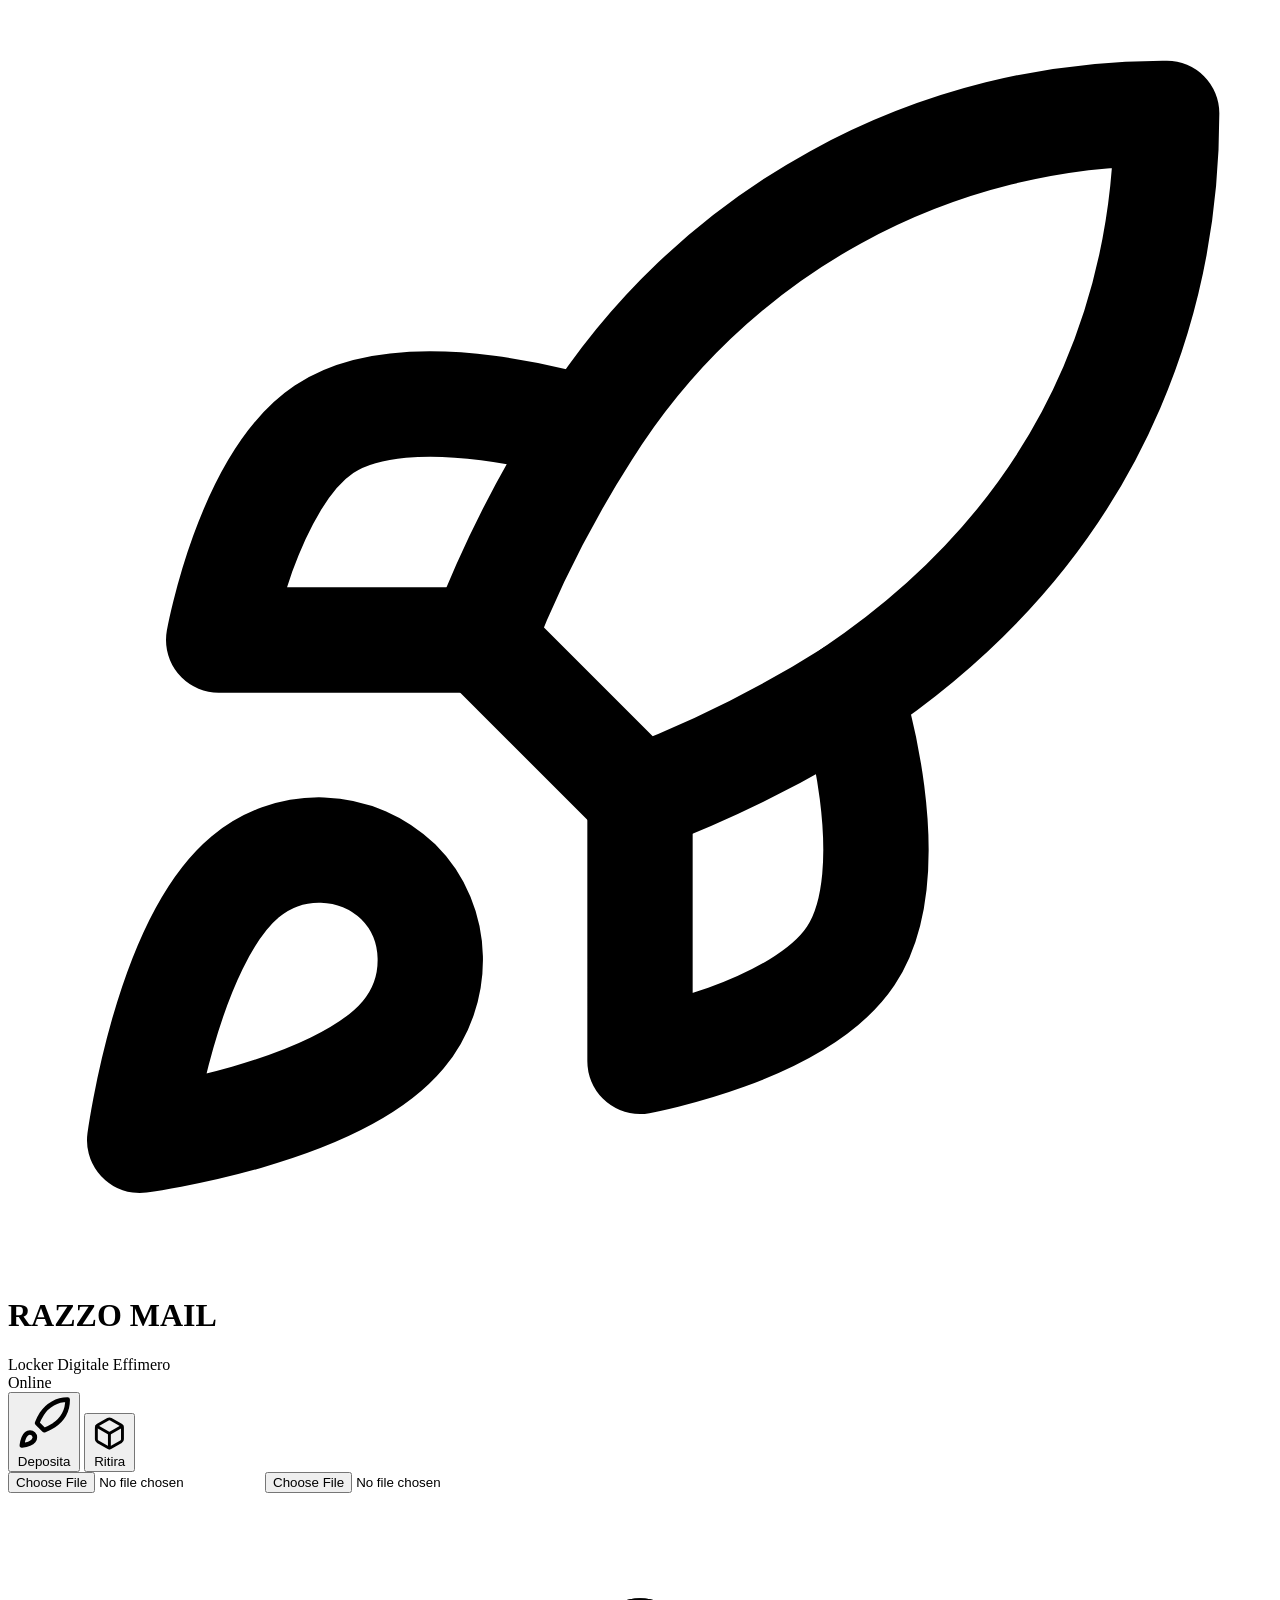
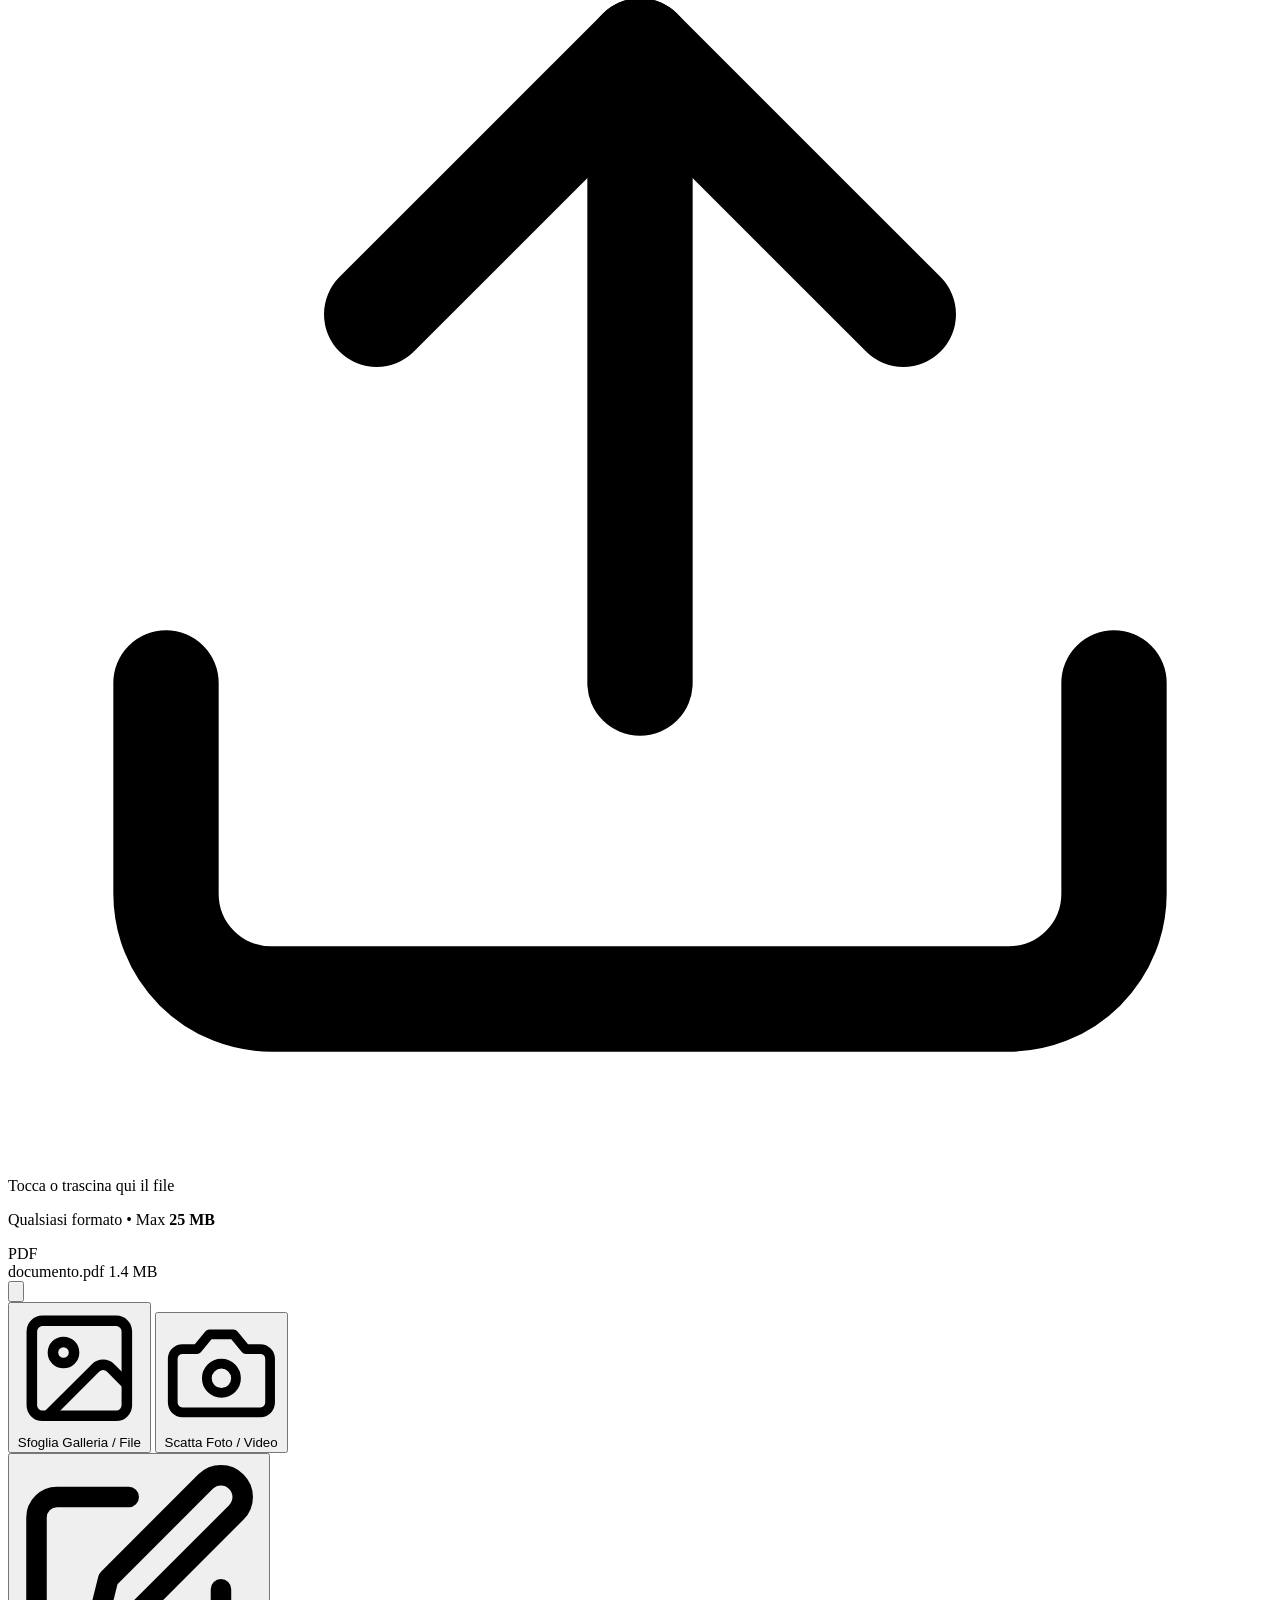
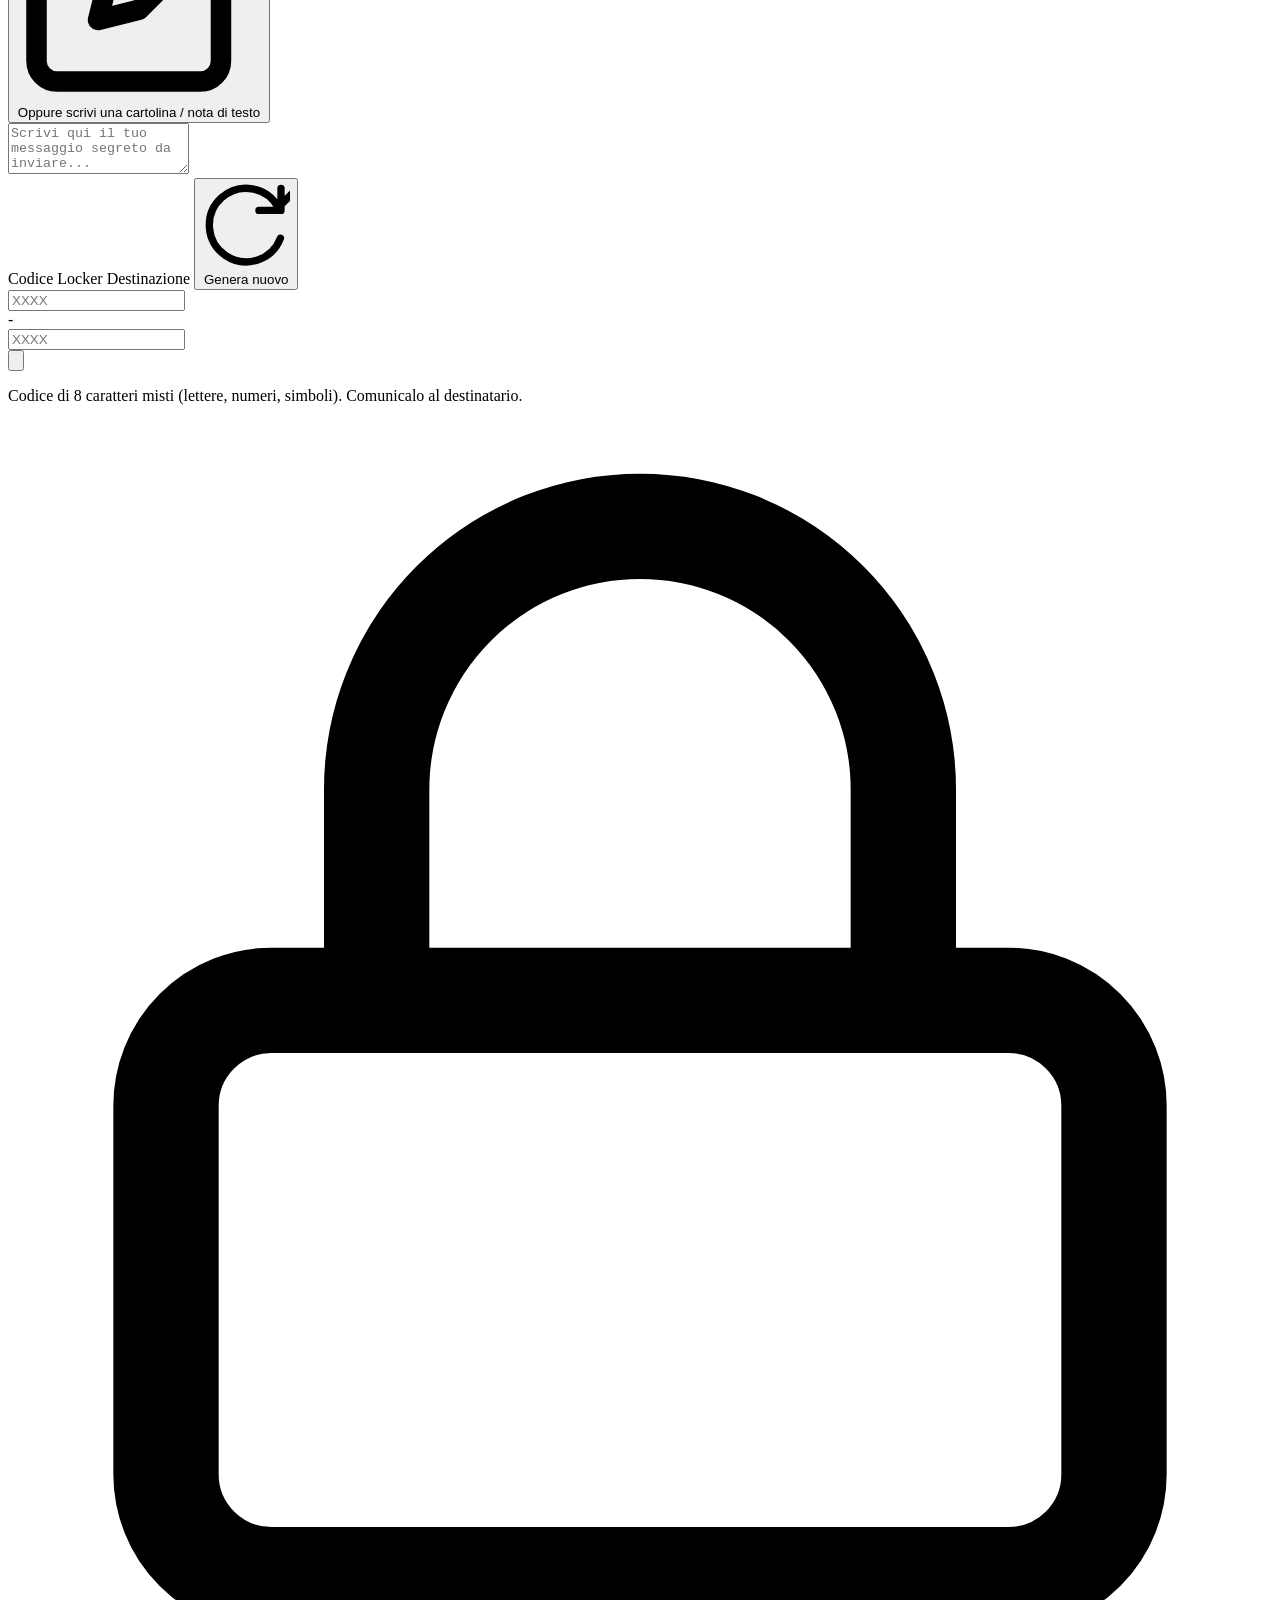
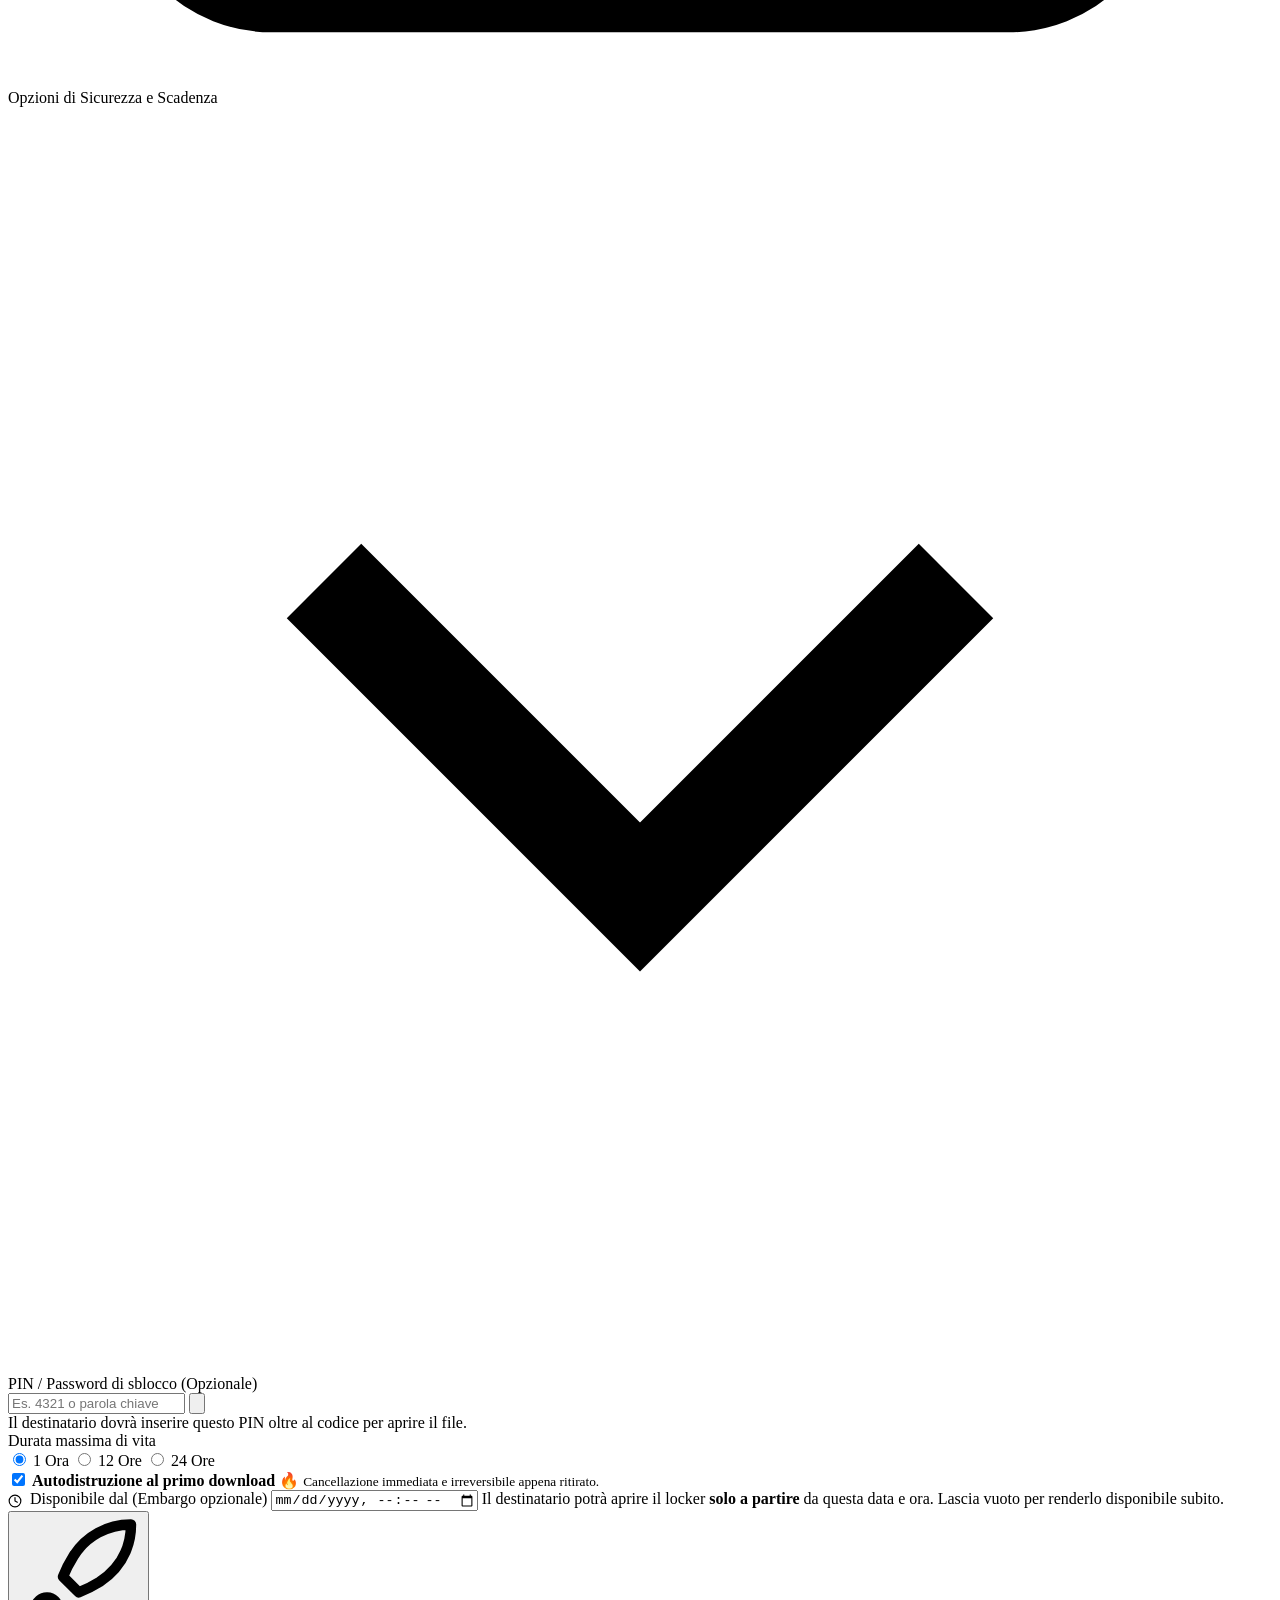
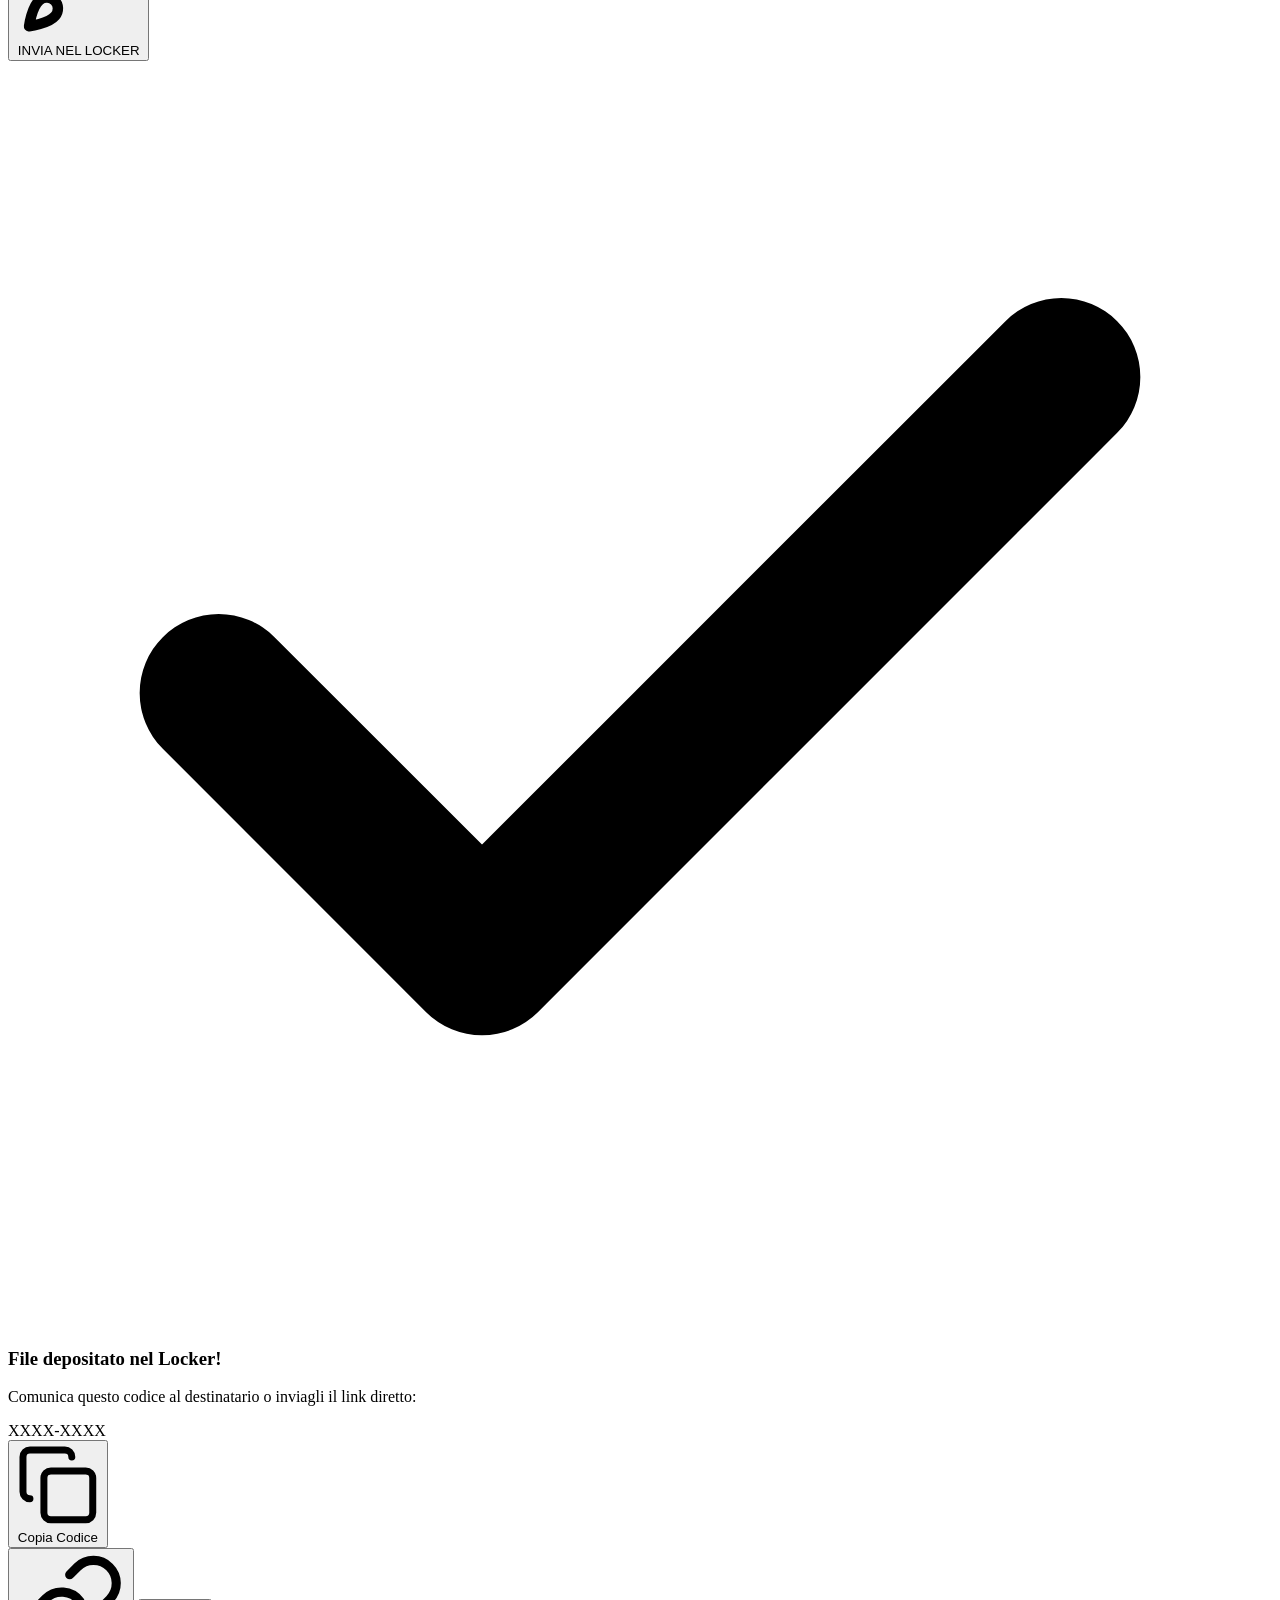
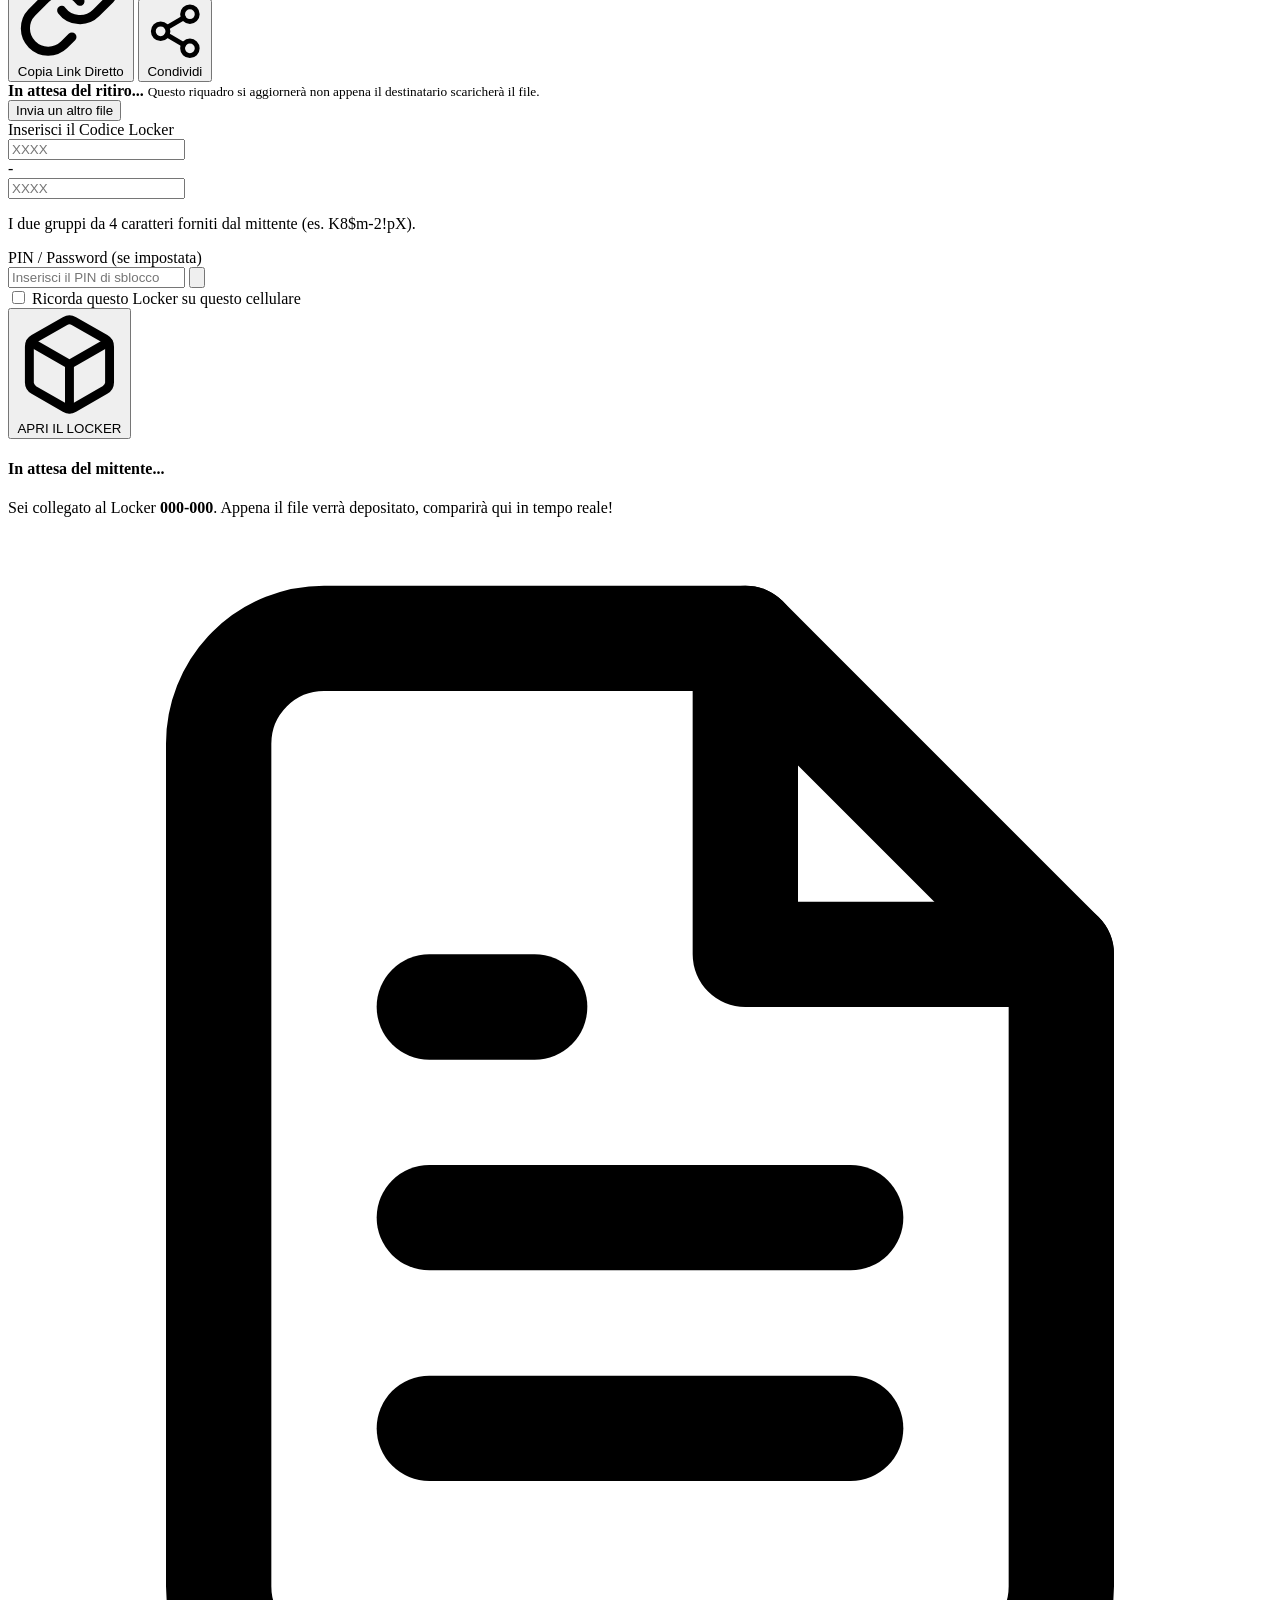
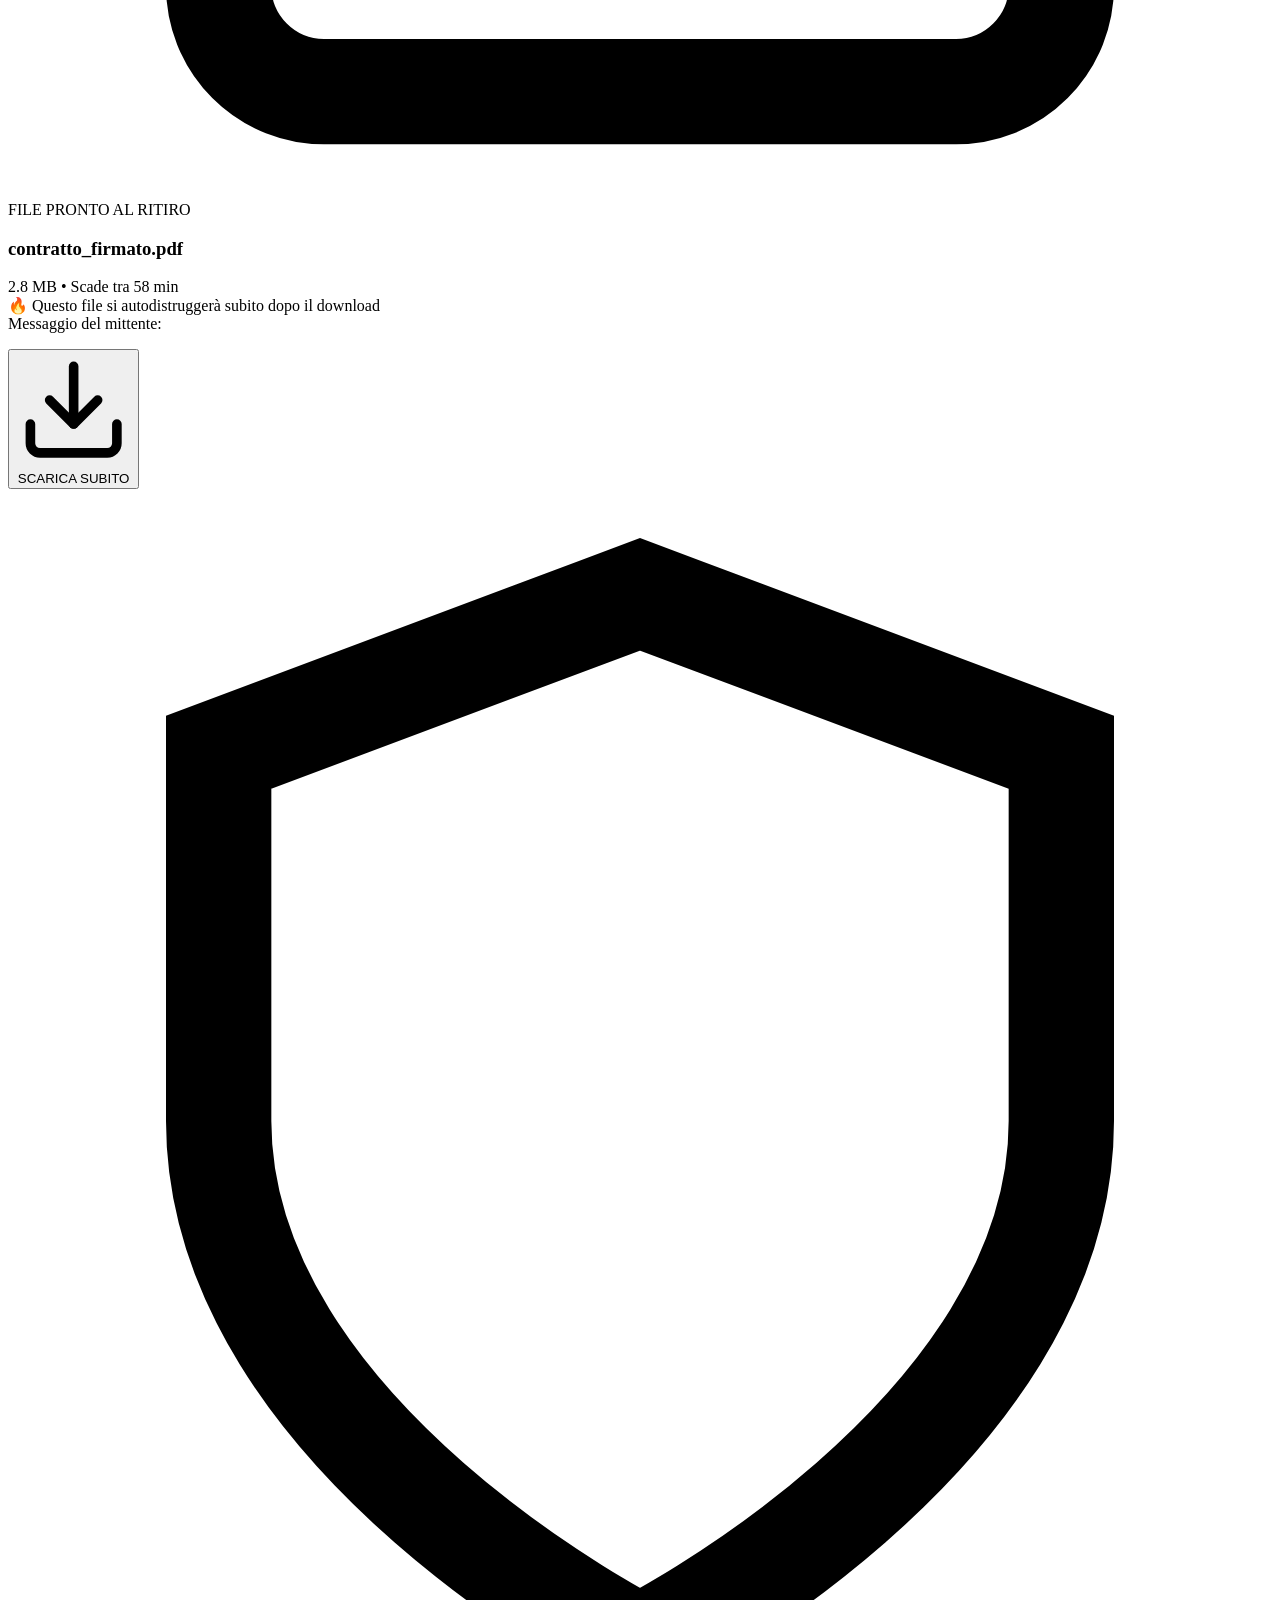
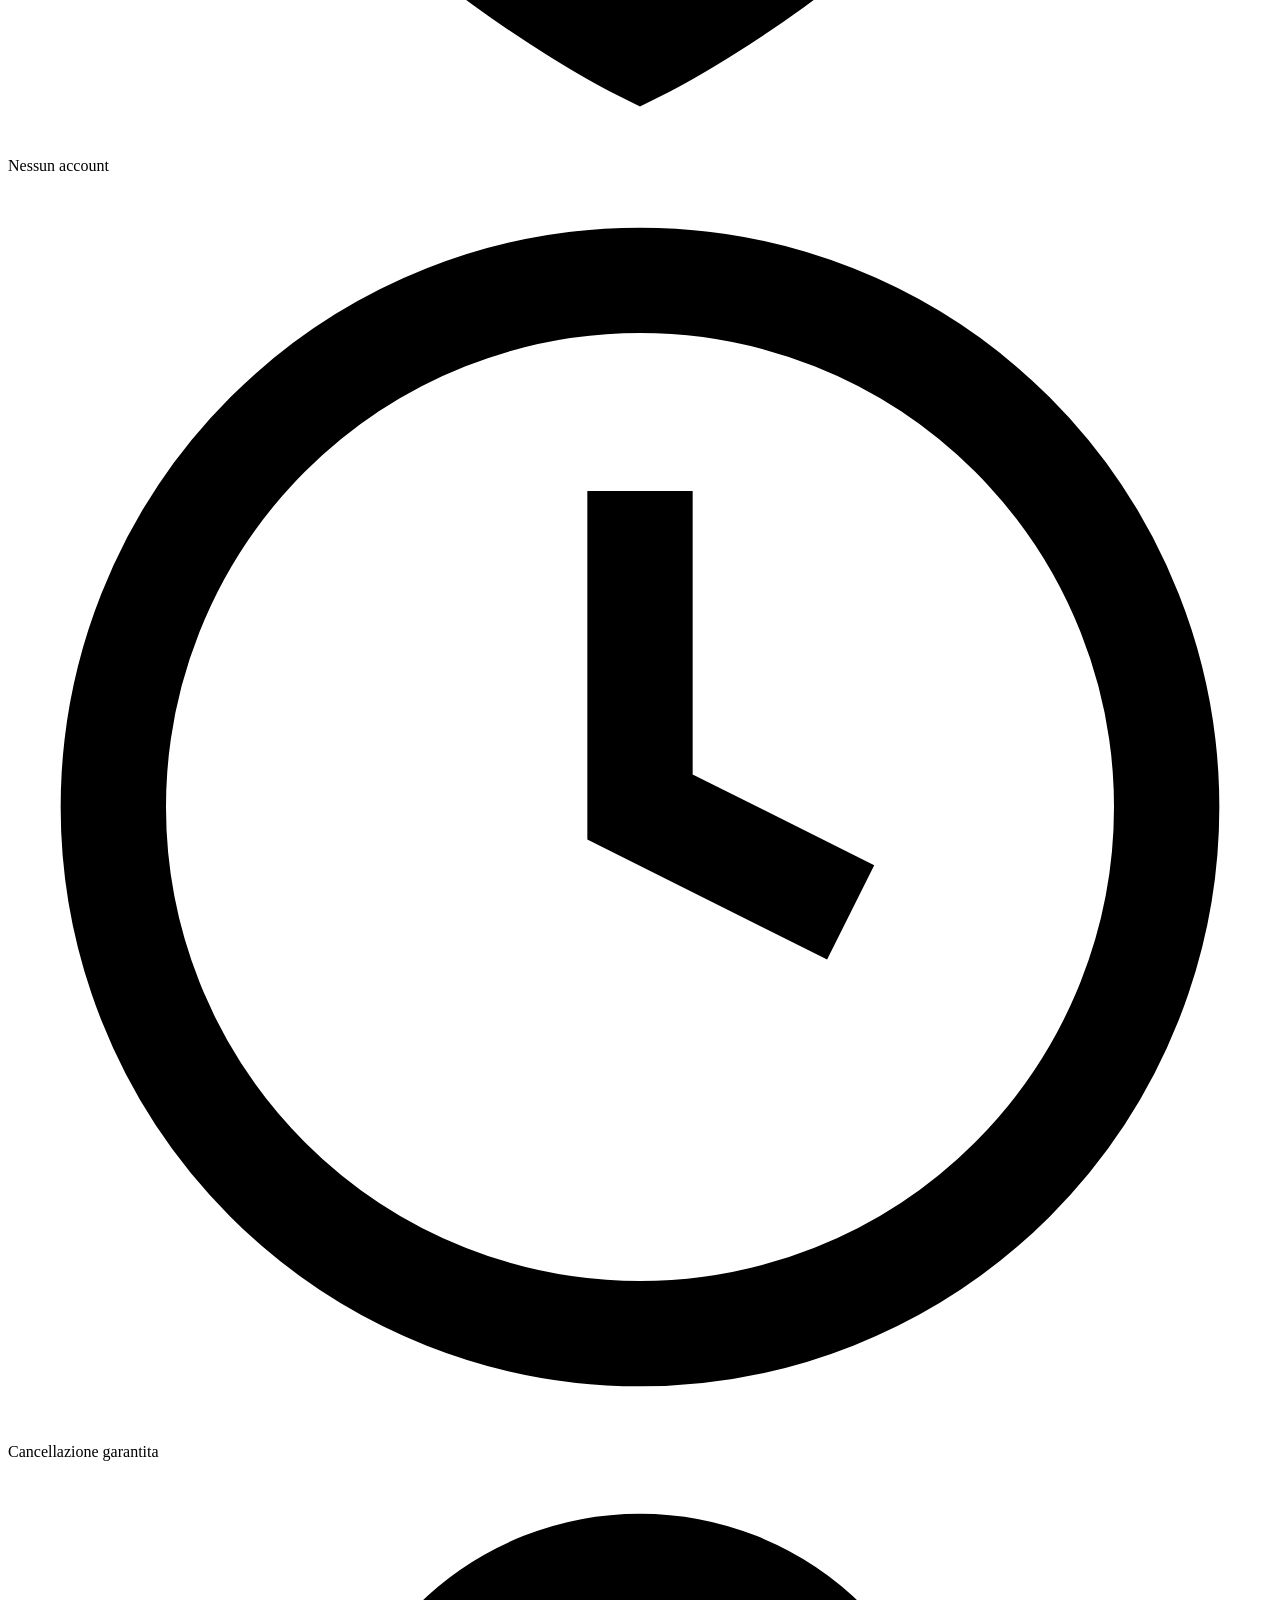
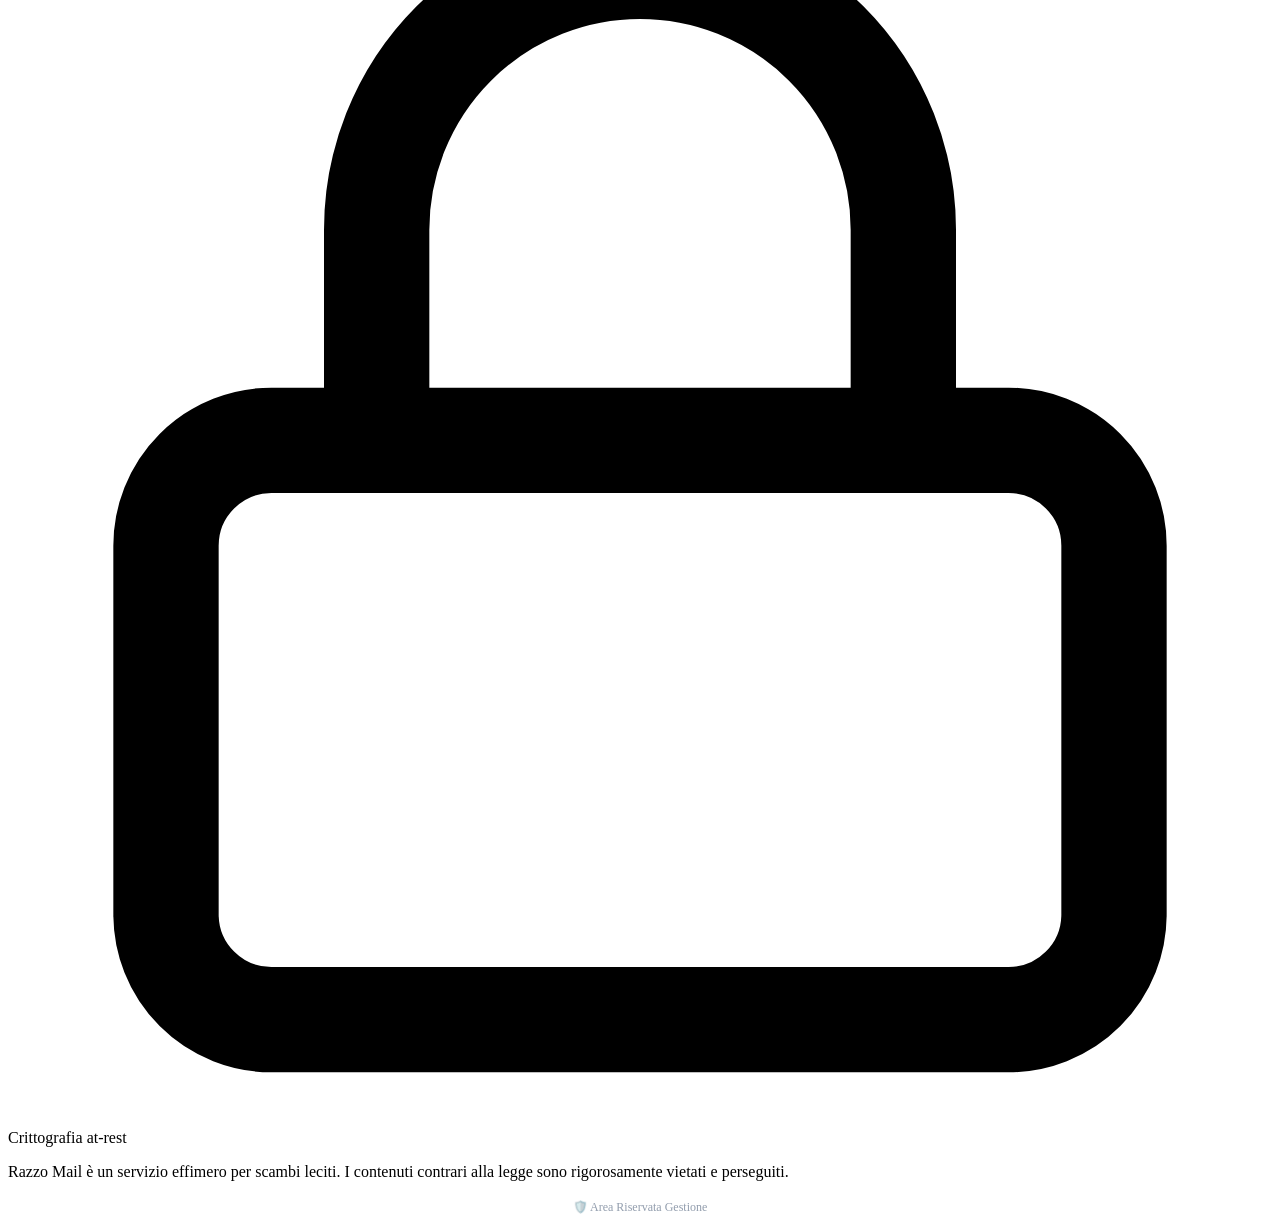
==== public/index.html @ 413682ea "feat: Add Admin Console, live database inspector, and Fly.io production deploy config" ====
<!DOCTYPE html>
<html lang="it">
<head>
  <meta charset="UTF-8">
  <meta name="viewport" content="width=device-width, initial-scale=1.0, maximum-scale=1.0, user-scalable=no, viewport-fit=cover">
  <title>Razzo Mail — Scambio File Effimero & Sicuro</title>
  <meta name="description" content="Invia e ritira file e messaggi temporanei con un codice a 6 cifre. Zero account, zero tracce, autodistruzione garantita.">
  <link rel="preconnect" href="https://fonts.googleapis.com">
  <link rel="preconnect" href="https://fonts.gstatic.com" crossorigin>
  <link href="https://fonts.googleapis.com/css2?family=JetBrains+Mono:wght@500;700;800&family=Plus+Jakarta+Sans:wght@400;500;600;700;800&display=swap" rel="stylesheet">
  <link rel="stylesheet" href="/style.css">
  <link rel="manifest" href="/manifest.json">
  <meta name="theme-color" content="#ff5e36">
  <meta name="apple-mobile-web-app-capable" content="yes">
  <meta name="apple-mobile-web-app-status-bar-style" content="black-translucent">
  <meta name="apple-mobile-web-app-title" content="Razzo Mail">
  <link rel="apple-touch-icon" href="/icon.svg">
  <link rel="icon" type="image/svg+xml" href="/icon.svg">
</head>
<body>
  <div class="background-decorations">
    <div class="glow-orb orb-1"></div>
    <div class="glow-orb orb-2"></div>
    <div class="glow-orb orb-3"></div>
    <div class="grid-overlay"></div>
  </div>

  <div class="app-container">
    <!-- Header -->
    <header class="app-header">
      <div class="brand">
        <div class="logo-icon">
          <svg viewBox="0 0 24 24" fill="none" stroke="currentColor" stroke-width="2" stroke-linecap="round" stroke-linejoin="round">
            <path d="M4.5 16.5c-1.5 1.26-2 5-2 5s3.74-.5 5-2c.71-.84.7-2.13-.09-2.91a2.18 2.18 0 0 0-2.91-.09z"/>
            <path d="m12 15-3-3a22 22 0 0 1 2-3.95A12.88 12.88 0 0 1 22 2c0 2.72-.78 7.5-6 11a22.35 22.35 0 0 1-4 2z"/>
            <path d="M9 12H4s.55-3.03 2-4c1.62-1.08 5 0 5 0"/>
            <path d="M12 15v5s3.03-.55 4-2c1.08-1.62 0-5 0-5"/>
          </svg>
        </div>
        <div class="brand-text">
          <h1>RAZZO MAIL</h1>
          <span class="tagline">Locker Digitale Effimero</span>
        </div>
      </div>
      <div class="system-status" id="systemStatusBadge">
        <span class="status-dot"></span>
        <span class="status-label">Online</span>
      </div>
    </header>

    <!-- Main Card -->
    <main class="main-card glass-panel">
      <!-- Nav Tabs (Mobile thumb friendly) -->
      <nav class="segment-tabs" role="tablist">
        <button class="tab-btn active" id="tabDepositBtn" role="tab" aria-selected="true" data-tab="deposit">
          <svg viewBox="0 0 24 24" fill="none" stroke="currentColor" stroke-width="2" stroke-linecap="round" stroke-linejoin="round">
            <path d="m12 15-3-3a22 22 0 0 1 2-3.95A12.88 12.88 0 0 1 22 2c0 2.72-.78 7.5-6 11a22.35 22.35 0 0 1-4 2z"/>
            <path d="M4.5 16.5c-1.5 1.26-2 5-2 5s3.74-.5 5-2c.71-.84.7-2.13-.09-2.91a2.18 2.18 0 0 0-2.91-.09z"/>
          </svg>
          <span>Deposita</span>
        </button>
        <button class="tab-btn" id="tabPickupBtn" role="tab" aria-selected="false" data-tab="pickup">
          <svg viewBox="0 0 24 24" fill="none" stroke="currentColor" stroke-width="2" stroke-linecap="round" stroke-linejoin="round">
            <path d="M21 8a2 2 0 0 0-1-1.73l-7-4a2 2 0 0 0-2 0l-7 4A2 2 0 0 0 3 8v8a2 2 0 0 0 1 1.73l7 4a2 2 0 0 0 2 0l7-4A2 2 0 0 0 21 16Z"/>
            <path d="m3.3 7 8.7 5 8.7-5"/>
            <path d="M12 22V12"/>
          </svg>
          <span>Ritira</span>
        </button>
      </nav>

      <!-- TAB 1: DEPOSITA -->
      <section class="tab-content active" id="depositSection">
        <form id="depositForm" onsubmit="return false;">
          <!-- Drop Area -->
          <div class="drop-zone" id="dropZone">
            <input type="file" id="fileInput" class="file-input-hidden">
            <input type="file" id="cameraInput" accept="image/*,video/*" capture="environment" class="file-input-hidden">
            <div class="drop-content" id="dropPrompt">
              <div class="upload-icon-circle">
                <svg viewBox="0 0 24 24" fill="none" stroke="currentColor" stroke-width="2" stroke-linecap="round" stroke-linejoin="round">
                  <path d="M21 15v4a2 2 0 0 1-2 2H5a2 2 0 0 1-2-2v-4"/>
                  <polyline points="17 8 12 3 7 8"/>
                  <line x1="12" y1="3" x2="12" y2="15"/>
                </svg>
              </div>
              <div class="drop-text-group">
                <p class="drop-primary-text">Tocca o trascina qui il file</p>
                <p class="drop-sub-text">Qualsiasi formato &bull; Max <strong>25 MB</strong></p>
              </div>
            </div>

            <!-- File Selected View -->
            <div class="file-preview-card hidden" id="filePreviewCard">
              <div class="file-info-col">
                <div class="file-type-badge" id="fileExtensionBadge">PDF</div>
                <div class="file-meta">
                  <span class="file-name" id="fileNameDisplay">documento.pdf</span>
                  <span class="file-size" id="fileSizeDisplay">1.4 MB</span>
                </div>
              </div>
              <button type="button" class="btn-icon-danger" id="removeFileBtn" title="Rimuovi file">
                <svg viewBox="0 0 24 24" fill="none" stroke="currentColor" stroke-width="2" stroke-linecap="round" stroke-linejoin="round">
                  <line x1="18" y1="6" x2="6" y2="18"/>
                  <line x1="6" y1="6" x2="18" y2="18"/>
                </svg>
              </button>
            </div>
          </div>

          <!-- Quick Action Buttons: Gallery & Camera (1-Click Mobile Capture) -->
          <div class="quick-media-actions" id="quickMediaActions">
            <button type="button" class="btn-quick-media primary" id="quickGalleryBtn">
              <svg viewBox="0 0 24 24" fill="none" stroke="currentColor" stroke-width="2" stroke-linecap="round" stroke-linejoin="round">
                <rect width="18" height="18" x="3" y="3" rx="2" ry="2"/>
                <circle cx="9" cy="9" r="2"/>
                <path d="m21 15-3.086-3.086a2 2 0 0 0-2.828 0L6 21"/>
              </svg>
              <span>Sfoglia Galleria / File</span>
            </button>
            <button type="button" class="btn-quick-media" id="quickCameraBtn">
              <svg viewBox="0 0 24 24" fill="none" stroke="currentColor" stroke-width="2" stroke-linecap="round" stroke-linejoin="round">
                <path d="M14.5 4h-5L7 7H4a2 2 0 0 0-2 2v9a2 2 0 0 0 2 2h16a2 2 0 0 0 2-2V9a2 2 0 0 0-2-2h-3l-2.5-3z"/>
                <circle cx="12" cy="13" r="3"/>
              </svg>
              <span>Scatta Foto / Video</span>
            </button>
          </div>

          <!-- Postcard Text Option (Switch to secret note) -->
          <div class="text-mode-toggle">
            <button type="button" class="btn-link" id="toggleNoteModeBtn">
              <svg viewBox="0 0 24 24" fill="none" stroke="currentColor" stroke-width="2" stroke-linecap="round" stroke-linejoin="round">
                <path d="M11 4H4a2 2 0 0 0-2 2v14a2 2 0 0 0 2 2h14a2 2 0 0 0 2-2v-7"/>
                <path d="M18.5 2.5a2.121 2.121 0 0 1 3 3L12 15l-4 1 1-4 9.5-9.5z"/>
              </svg>
              <span>Oppure scrivi una cartolina / nota di testo</span>
            </button>
          </div>

          <div class="text-note-area hidden" id="textNoteArea">
            <textarea id="textNoteInput" rows="3" placeholder="Scrivi qui il tuo messaggio segreto da inviare..." maxlength="10000"></textarea>
          </div>

          <!-- Locker Code Generation Card -->
          <div class="control-box">
            <div class="control-box-header">
              <label class="control-label">Codice Locker Destinazione</label>
              <button type="button" class="btn-text-action" id="regenCodeBtn" title="Genera un altro codice">
                <svg viewBox="0 0 24 24" fill="none" stroke="currentColor" stroke-width="2" stroke-linecap="round" stroke-linejoin="round">
                  <path d="M21.5 2v6h-6M21.34 15.57a10 10 0 1 1-.57-8.38l5.67-5.67"/>
                </svg>
                <span>Genera nuovo</span>
              </button>
            </div>

            <div class="code-display-group">
              <div class="code-box">
                <input type="text" id="depositCodePart1" class="code-input-chunk" maxlength="4" placeholder="XXXX" autocomplete="off" autocapitalize="none" autocorrect="off" spellcheck="false">
              </div>
              <span class="code-separator">-</span>
              <div class="code-box">
                <input type="text" id="depositCodePart2" class="code-input-chunk" maxlength="4" placeholder="XXXX" autocomplete="off" autocapitalize="none" autocorrect="off" spellcheck="false">
              </div>
              <button type="button" class="btn-copy-inline" id="copyDepositCodeBtn" title="Copia codice">
                <svg viewBox="0 0 24 24" fill="none" stroke="currentColor" stroke-width="2" stroke-linecap="round" stroke-linejoin="round">
                  <rect width="14" height="14" x="8" y="8" rx="2" ry="2"/>
                  <path d="M4 16c-1.1 0-2-.9-2-2V4c0-1.1.9-2 2-2h10c1.1 0 2 .9 2 2"/>
                </svg>
              </button>
            </div>
            <p class="field-hint">Codice di 8 caratteri misti (lettere, numeri, simboli). Comunicalo al destinatario.</p>
          </div>

          <!-- Collapsible Security Options -->
          <div class="options-accordion">
            <div class="accordion-header" id="accordionToggleBtn">
              <div class="accordion-title">
                <svg viewBox="0 0 24 24" fill="none" stroke="currentColor" stroke-width="2" stroke-linecap="round" stroke-linejoin="round">
                  <rect width="18" height="11" x="3" y="11" rx="2" ry="2"/>
                  <path d="M7 11V7a5 5 0 0 1 10 0v4"/>
                </svg>
                <span>Opzioni di Sicurezza e Scadenza</span>
              </div>
              <svg class="chevron-icon" viewBox="0 0 24 24" fill="none" stroke="currentColor" stroke-width="2">
                <polyline points="6 9 12 15 18 9"/>
              </svg>
            </div>

            <div class="accordion-content" id="accordionContent">
              <!-- PIN input -->
              <div class="form-group">
                <label for="depositPinInput" class="form-label">PIN / Password di sblocco (Opzionale)</label>
                <div class="input-with-icon">
                  <input type="password" id="depositPinInput" class="custom-input" placeholder="Es. 4321 o parola chiave" autocomplete="new-password">
                  <button type="button" class="btn-input-eye" id="togglePinVisibilityBtn" aria-label="Mostra PIN">
                    <svg viewBox="0 0 24 24" fill="none" stroke="currentColor" stroke-width="2" stroke-linecap="round" stroke-linejoin="round">
                      <path d="M2 12s3-7 10-7 10 7 10 7-3 7-10 7-10-7-10-7Z"/>
                      <circle cx="12" cy="12" r="3"/>
                    </svg>
                  </button>
                </div>
                <span class="field-hint">Il destinatario dovrà inserire questo PIN oltre al codice per aprire il file.</span>
              </div>

              <!-- Expiry Radio Pills -->
              <div class="form-group">
                <label class="form-label">Durata massima di vita</label>
                <div class="pills-group">
                  <label class="pill-option">
                    <input type="radio" name="expiryTtl" value="1" checked>
                    <span>1 Ora</span>
                  </label>
                  <label class="pill-option">
                    <input type="radio" name="expiryTtl" value="12">
                    <span>12 Ore</span>
                  </label>
                  <label class="pill-option">
                    <input type="radio" name="expiryTtl" value="24">
                    <span>24 Ore</span>
                  </label>
                </div>
              </div>

              <!-- Burn on download checkbox -->
              <div class="form-group">
                <label class="toggle-checkbox">
                  <input type="checkbox" id="burnAfterReadingCheck" checked>
                  <span class="toggle-switch"></span>
                  <span class="toggle-text">
                    <strong>Autodistruzione al primo download 🔥</strong>
                    <small>Cancellazione immediata e irreversibile appena ritirato.</small>
                  </span>
                </label>
              </div>

              <!-- Available From (Embargo Date/Time) -->
              <div class="form-group">
                <label class="form-label" for="availableFromInput">
                  <svg viewBox="0 0 24 24" fill="none" stroke="currentColor" stroke-width="2" stroke-linecap="round" stroke-linejoin="round" style="width:14px;height:14px;display:inline;vertical-align:middle;margin-right:4px;">
                    <circle cx="12" cy="12" r="10"/>
                    <polyline points="12 6 12 12 16 14"/>
                  </svg>
                  Disponibile dal (Embargo opzionale)
                </label>
                <input type="datetime-local" id="availableFromInput" class="custom-input datetime-input">
                <span class="field-hint">Il destinatario potrà aprire il locker <strong>solo a partire</strong> da questa data e ora. Lascia vuoto per renderlo disponibile subito.</span>
              </div>
            </div>
          </div>

          <!-- Big Action Button (One-Click Send) -->
          <button type="button" class="btn-primary-action" id="sendDepositBtn">
            <span class="btn-inner">
              <svg class="rocket-action-icon" viewBox="0 0 24 24" fill="none" stroke="currentColor" stroke-width="2" stroke-linecap="round" stroke-linejoin="round">
                <path d="M4.5 16.5c-1.5 1.26-2 5-2 5s3.74-.5 5-2c.71-.84.7-2.13-.09-2.91a2.18 2.18 0 0 0-2.91-.09z"/>
                <path d="m12 15-3-3a22 22 0 0 1 2-3.95A12.88 12.88 0 0 1 22 2c0 2.72-.78 7.5-6 11a22.35 22.35 0 0 1-4 2z"/>
              </svg>
              <span>INVIA NEL LOCKER</span>
            </span>
            <div class="btn-progress-bar" id="uploadProgressBar"></div>
          </button>
        </form>

        <!-- Success / Live Waiting Card (hidden initially) -->
        <div class="result-card hidden" id="depositSuccessCard">
          <div class="success-header">
            <div class="success-check-icon">
              <svg viewBox="0 0 24 24" fill="none" stroke="currentColor" stroke-width="3" stroke-linecap="round" stroke-linejoin="round">
                <polyline points="20 6 9 17 4 12"/>
              </svg>
            </div>
            <h3>File depositato nel Locker!</h3>
            <p>Comunica questo codice al destinatario o inviagli il link diretto:</p>
          </div>

          <div class="share-code-highlight">
            <div class="big-code-badge" id="successCodeDisplay">XXXX-XXXX</div>
            <button type="button" class="btn-copy-code" id="copyCodeBtn">
              <svg viewBox="0 0 24 24" fill="none" stroke="currentColor" stroke-width="2" stroke-linecap="round" stroke-linejoin="round">
                <rect width="14" height="14" x="8" y="8" rx="2" ry="2"/>
                <path d="M4 16c-1.1 0-2-.9-2-2V4c0-1.1.9-2 2-2h10c1.1 0 2 .9 2 2"/>
              </svg>
              <span>Copia Codice</span>
            </button>
          </div>

          <div class="share-actions-row">
            <button type="button" class="btn-secondary" id="copyLinkBtn">
              <svg viewBox="0 0 24 24" fill="none" stroke="currentColor" stroke-width="2" stroke-linecap="round" stroke-linejoin="round">
                <path d="M10 13a5 5 0 0 0 7.54.54l3-3a5 5 0 0 0-7.07-7.07l-1.72 1.71"/>
                <path d="M14 11a5 5 0 0 0-7.54-.54l-3 3a5 5 0 0 0 7.07 7.07l1.71-1.71"/>
              </svg>
              <span>Copia Link Diretto</span>
            </button>
            <button type="button" class="btn-secondary" id="shareNativeBtn">
              <svg viewBox="0 0 24 24" fill="none" stroke="currentColor" stroke-width="2" stroke-linecap="round" stroke-linejoin="round">
                <circle cx="18" cy="5" r="3"/>
                <circle cx="6" cy="12" r="3"/>
                <circle cx="18" cy="19" r="3"/>
                <line x1="8.59" y1="13.51" x2="15.42" y2="17.49"/>
                <line x1="15.41" y1="6.51" x2="8.59" y2="10.49"/>
              </svg>
              <span>Condividi</span>
            </button>
          </div>

          <!-- Real-Time Radar State -->
          <div class="live-radar-box" id="senderRadarBox">
            <span class="pulsing-radar-dot"></span>
            <div class="radar-text-group">
              <strong id="radarStatusTitle">In attesa del ritiro...</strong>
              <small id="radarStatusDesc">Questo riquadro si aggiornerà non appena il destinatario scaricherà il file.</small>
            </div>
          </div>

          <button type="button" class="btn-link btn-reset" id="resetDepositBtn">
            <span>Invia un altro file</span>
          </button>
        </div>
      </section>

      <!-- TAB 2: RITIRA -->
      <section class="tab-content" id="pickupSection">
        <form id="pickupForm" onsubmit="return false;">
          <!-- 6-digit Locker input -->
          <div class="control-box">
            <label class="control-label">Inserisci il Codice Locker</label>
            <div class="code-display-group">
              <div class="code-box">
                <input type="text" id="pickupCodePart1" class="code-input-chunk" maxlength="4" placeholder="XXXX" autocomplete="off" autocapitalize="none" autocorrect="off" spellcheck="false">
              </div>
              <span class="code-separator">-</span>
              <div class="code-box">
                <input type="text" id="pickupCodePart2" class="code-input-chunk" maxlength="4" placeholder="XXXX" autocomplete="off" autocapitalize="none" autocorrect="off" spellcheck="false">
              </div>
            </div>
            <p class="field-hint">I due gruppi da 4 caratteri forniti dal mittente (es. K8$m-2!pX).</p>
          </div>

          <!-- PIN (se richiesto o facoltativo) -->
          <div class="form-group" id="pickupPinGroup">
            <label for="pickupPinInput" class="form-label">PIN / Password (se impostata)</label>
            <div class="input-with-icon">
              <input type="password" id="pickupPinInput" class="custom-input" placeholder="Inserisci il PIN di sblocco" autocomplete="current-password">
              <button type="button" class="btn-input-eye" id="togglePickupPinVisibilityBtn" aria-label="Mostra PIN">
                <svg viewBox="0 0 24 24" fill="none" stroke="currentColor" stroke-width="2" stroke-linecap="round" stroke-linejoin="round">
                  <path d="M2 12s3-7 10-7 10 7 10 7-3 7-10 7-10-7-10-7Z"/>
                  <circle cx="12" cy="12" r="3"/>
                </svg>
              </button>
            </div>
          </div>

          <!-- Remember on device option -->
          <div class="form-group remember-device-group">
            <label class="remember-checkbox">
              <input type="checkbox" id="rememberLockerCheck">
              <span>Ricorda questo Locker su questo cellulare</span>
            </label>
          </div>

          <!-- Big Action Button (One-Click Pickup) -->
          <button type="button" class="btn-primary-action btn-pickup" id="checkAndPickupBtn">
            <span class="btn-inner">
              <svg viewBox="0 0 24 24" fill="none" stroke="currentColor" stroke-width="2" stroke-linecap="round" stroke-linejoin="round">
                <path d="M21 8a2 2 0 0 0-1-1.73l-7-4a2 2 0 0 0-2 0l-7 4A2 2 0 0 0 3 8v8a2 2 0 0 0 1 1.73l7 4a2 2 0 0 0 2 0l7-4A2 2 0 0 0 21 16Z"/>
                <path d="m3.3 7 8.7 5 8.7-5"/>
                <path d="M12 22V12"/>
              </svg>
              <span>APRI IL LOCKER</span>
            </span>
          </button>
        </form>

        <!-- Live Waiting Indicator on Recipient Side -->
        <div class="waiting-receiver-card hidden" id="waitingReceiverCard">
          <div class="waiting-spinner"></div>
          <h4>In attesa del mittente...</h4>
          <p>Sei collegato al Locker <strong id="waitingLockerCodeSpan">000-000</strong>. Appena il file verrà depositato, comparirà qui in tempo reale!</p>
        </div>

        <!-- Download Ready Card -->
        <div class="download-ready-card hidden" id="downloadReadyCard">
          <div class="ready-badge">
            <svg viewBox="0 0 24 24" fill="none" stroke="currentColor" stroke-width="2" stroke-linecap="round" stroke-linejoin="round">
              <path d="M14 2H6a2 2 0 0 0-2 2v16a2 2 0 0 0 2 2h12a2 2 0 0 0 2-2V8z"/>
              <polyline points="14 2 14 8 20 8"/>
              <line x1="16" y1="13" x2="8" y2="13"/>
              <line x1="16" y1="17" x2="8" y2="17"/>
              <polyline points="10 9 9 9 8 9"/>
            </svg>
            <span>FILE PRONTO AL RITIRO</span>
          </div>

          <div class="download-file-details">
            <h3 id="readyFileName">contratto_firmato.pdf</h3>
            <div class="ready-meta-row">
              <span id="readyFileSize">2.8 MB</span>
              <span class="meta-dot">&bull;</span>
              <span id="readyFileExpiry">Scade tra 58 min</span>
            </div>
            <div class="burn-warning-pill" id="readyBurnWarning">
              🔥 Questo file si autodistruggerà subito dopo il download
            </div>
          </div>

          <!-- Note Content if it's a message -->
          <div class="note-content-box hidden" id="readyNoteContentBox">
            <div class="note-box-label">Messaggio del mittente:</div>
            <p id="readyNoteText"></p>
          </div>

          <button type="button" class="btn-primary-action btn-download" id="executeDownloadBtn">
            <span class="btn-inner">
              <svg viewBox="0 0 24 24" fill="none" stroke="currentColor" stroke-width="2" stroke-linecap="round" stroke-linejoin="round">
                <path d="M21 15v4a2 2 0 0 1-2 2H5a2 2 0 0 1-2-2v-4"/>
                <polyline points="7 10 12 15 17 10"/>
                <line x1="12" y1="15" x2="12" y2="3"/>
              </svg>
              <span>SCARICA SUBITO</span>
            </span>
          </button>
        </div>
      </section>
    </main>

    <!-- Notification Toast -->
    <div class="toast-container" id="toastContainer"></div>

    <!-- Security & Ethics Footer -->
    <footer class="app-footer">
      <div class="footer-guarantees">
        <div class="guarantee-item">
          <svg viewBox="0 0 24 24" fill="none" stroke="currentColor" stroke-width="2">
            <path d="M12 22s8-4 8-10V5l-8-3-8 3v7c0 6 8 10 8 10z"/>
          </svg>
          <span>Nessun account</span>
        </div>
        <div class="guarantee-item">
          <svg viewBox="0 0 24 24" fill="none" stroke="currentColor" stroke-width="2">
            <circle cx="12" cy="12" r="10"/>
            <polyline points="12 6 12 12 16 14"/>
          </svg>
          <span>Cancellazione garantita</span>
        </div>
        <div class="guarantee-item">
          <svg viewBox="0 0 24 24" fill="none" stroke="currentColor" stroke-width="2">
            <rect width="18" height="11" x="3" y="11" rx="2" ry="2"/>
            <path d="M7 11V7a5 5 0 0 1 10 0v4"/>
          </svg>
          <span>Crittografia at-rest</span>
        </div>
      </div>
      <p class="legal-notice">Razzo Mail è un servizio effimero per scambi leciti. I contenuti contrari alla legge sono rigorosamente vietati e perseguiti.</p>
      <div style="margin-top: 0.75rem; text-align: center;">
        <a href="/admin.html" style="color: #64748b; font-size: 0.75rem; text-decoration: none; opacity: 0.7;" onmouseover="this.style.opacity='1'" onmouseout="this.style.opacity='0.7'">🛡️ Area Riservata Gestione</a>
      </div>
    </footer>
  </div>

  <script src="/app.js"></script>
</body>
</html>
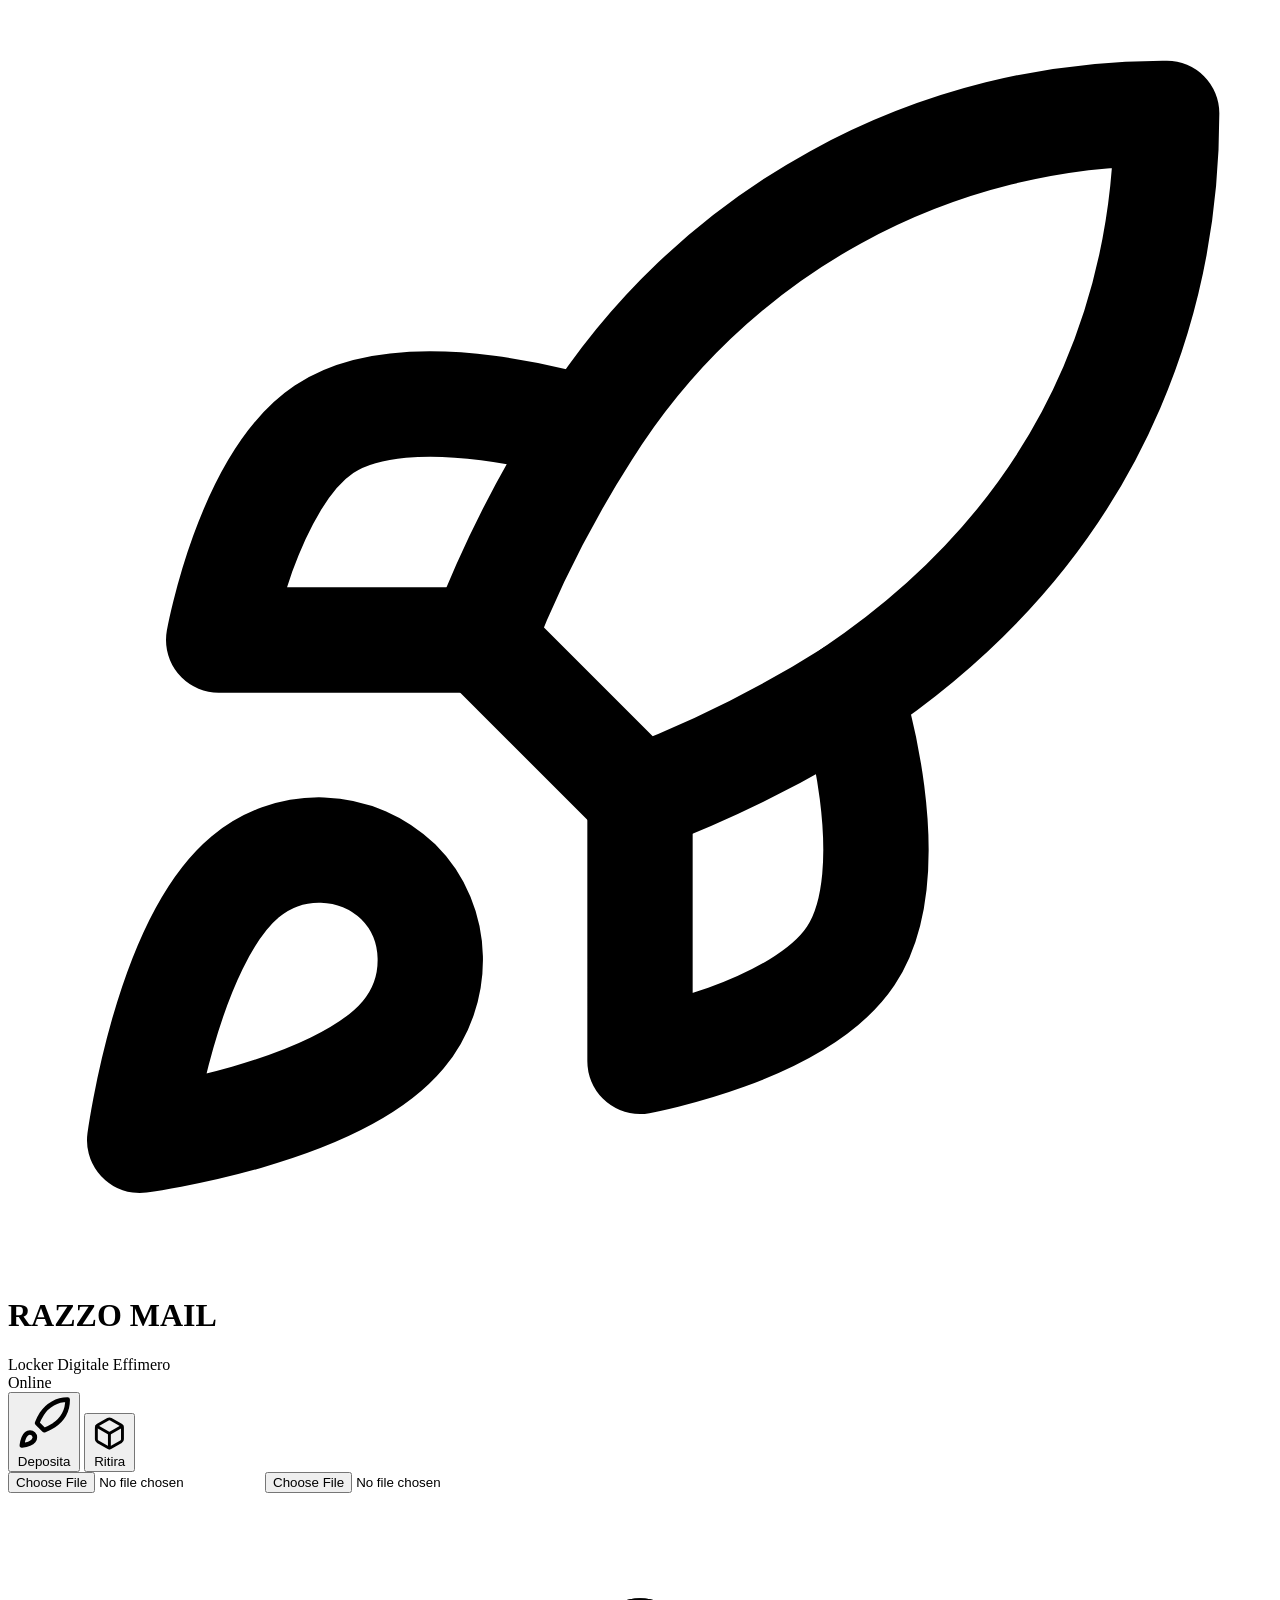
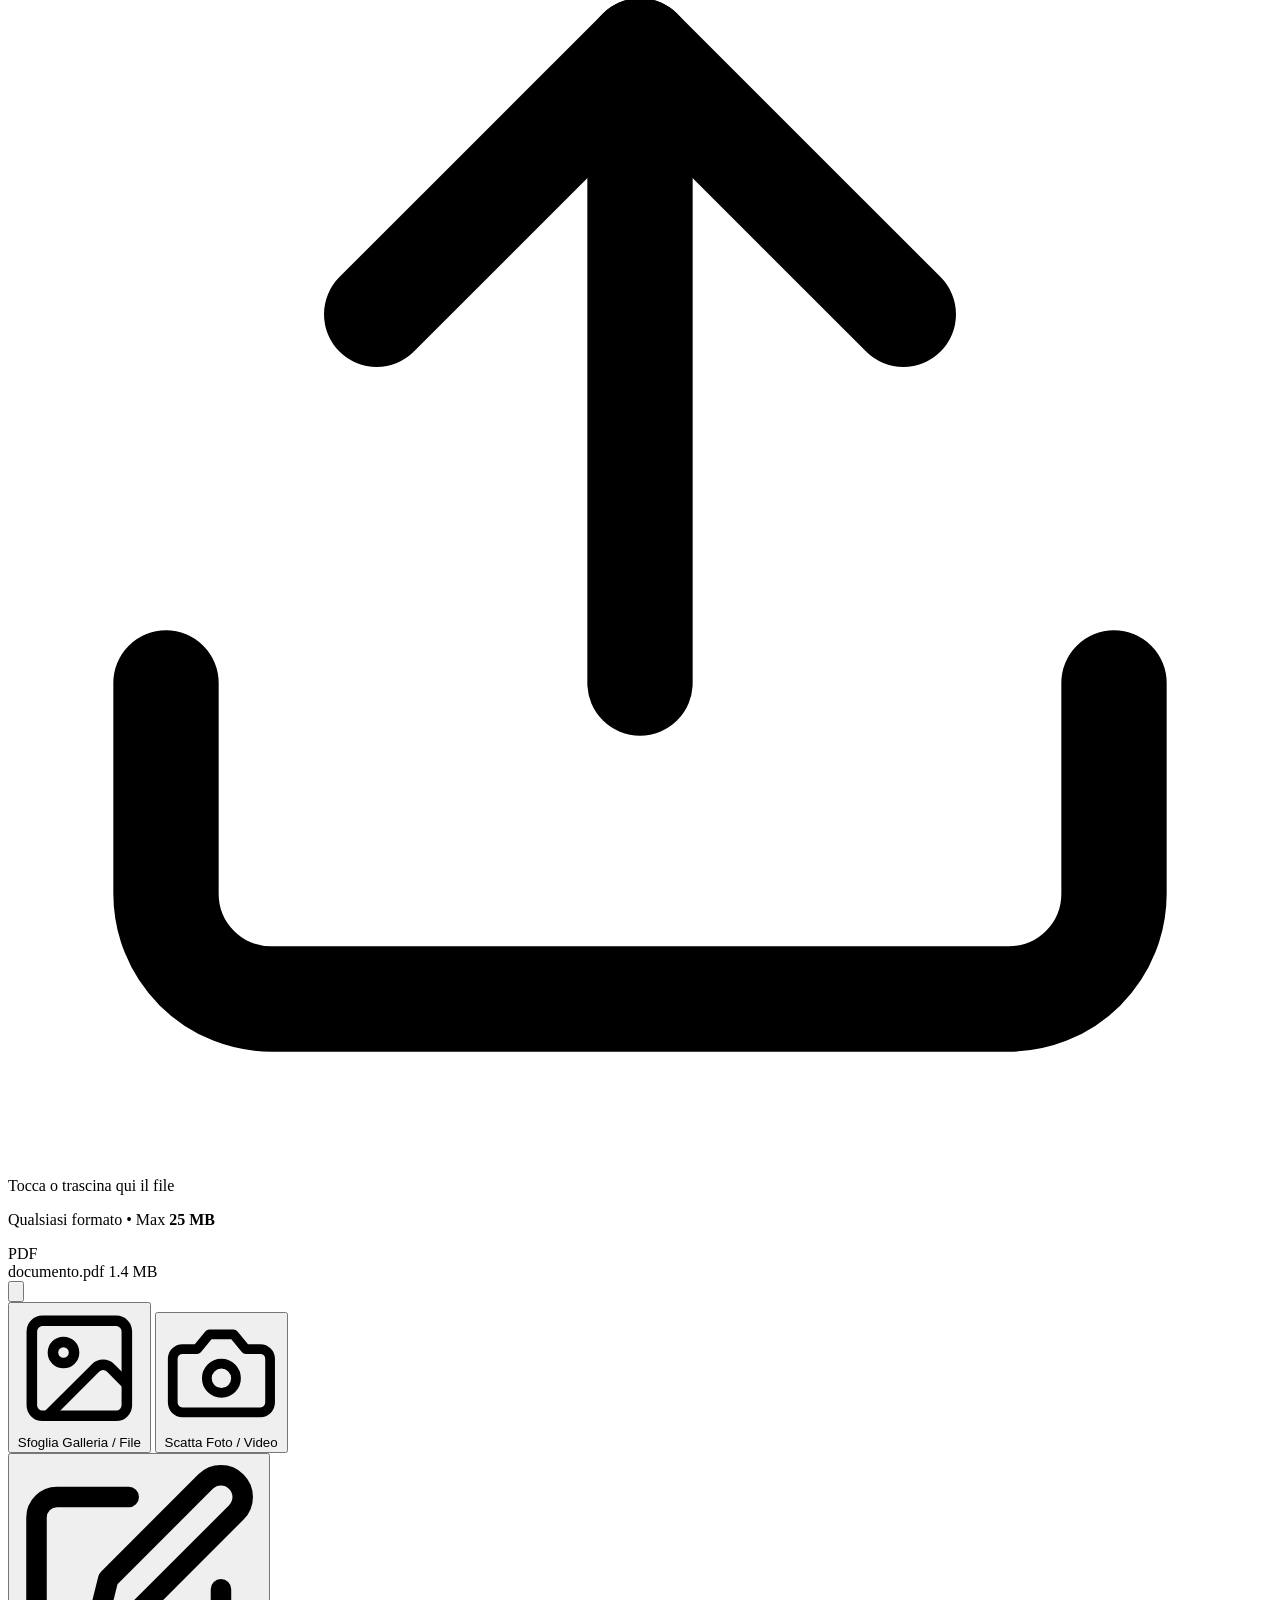
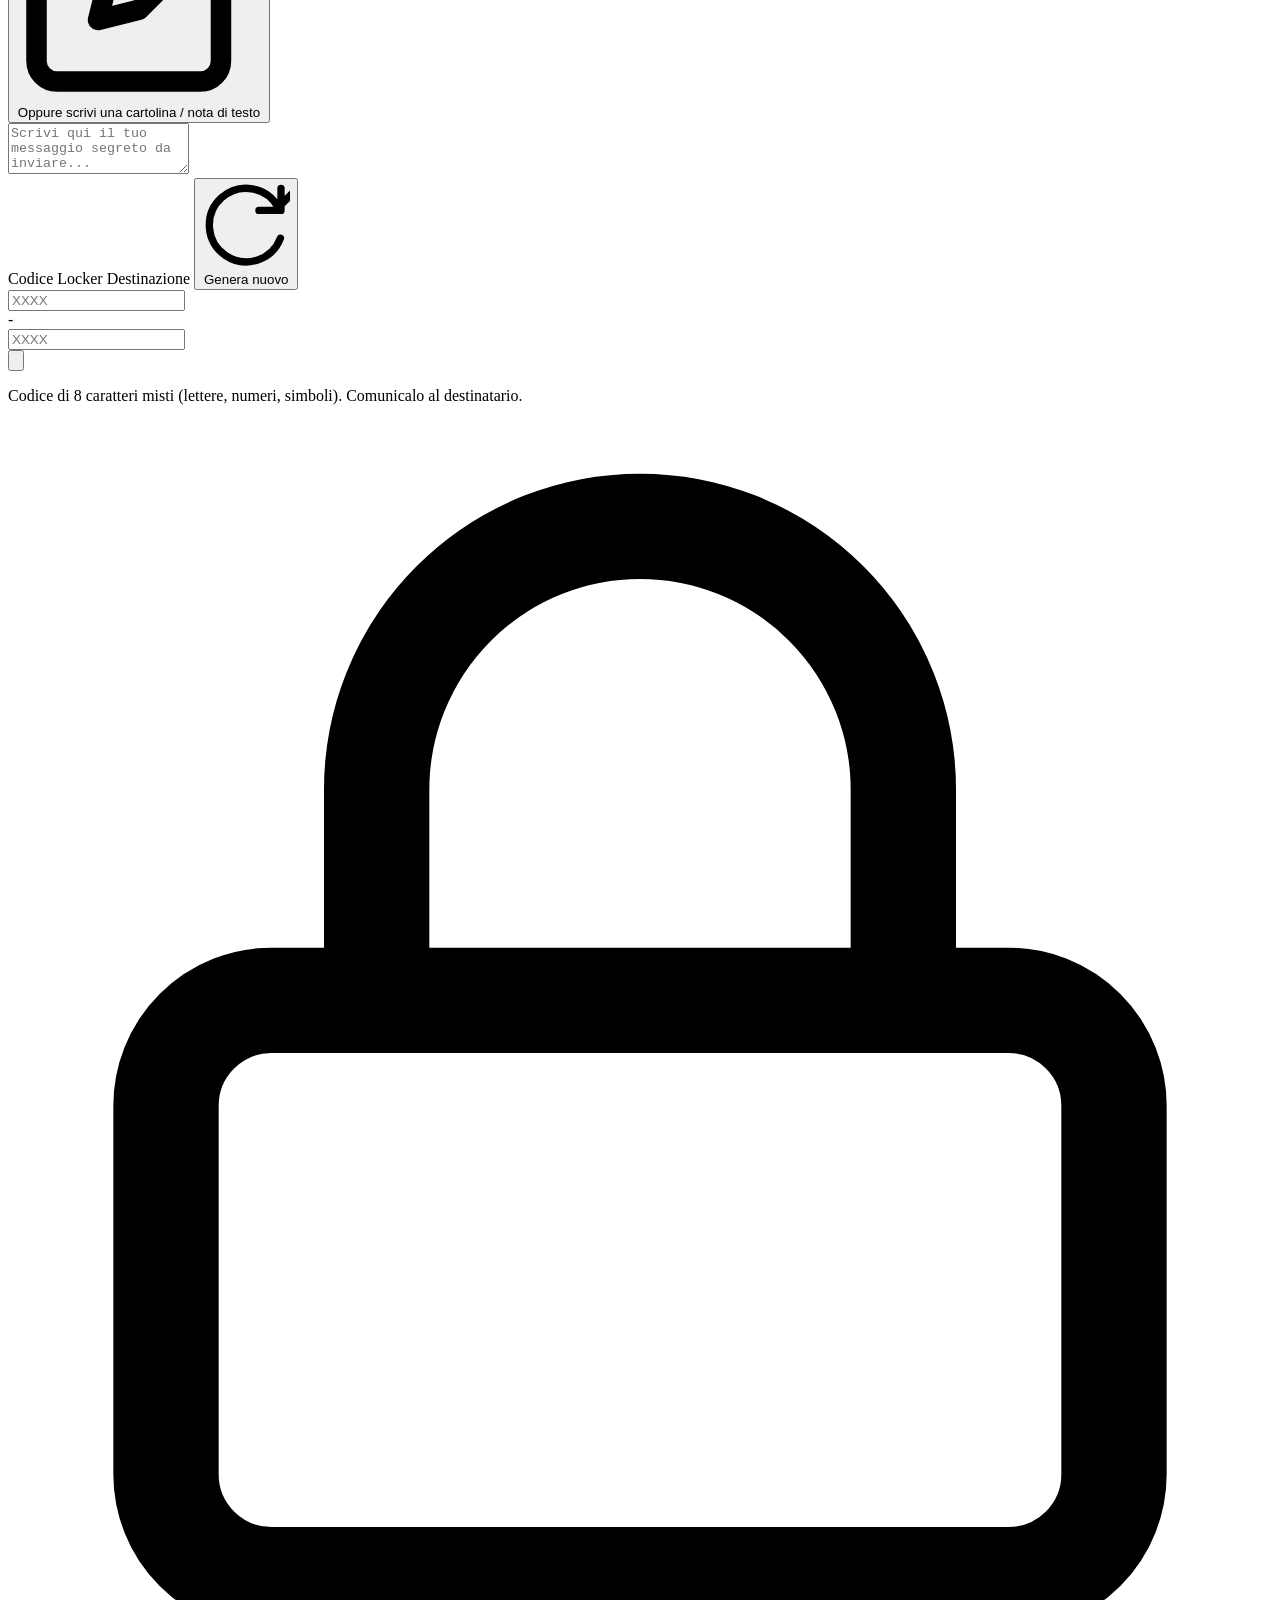
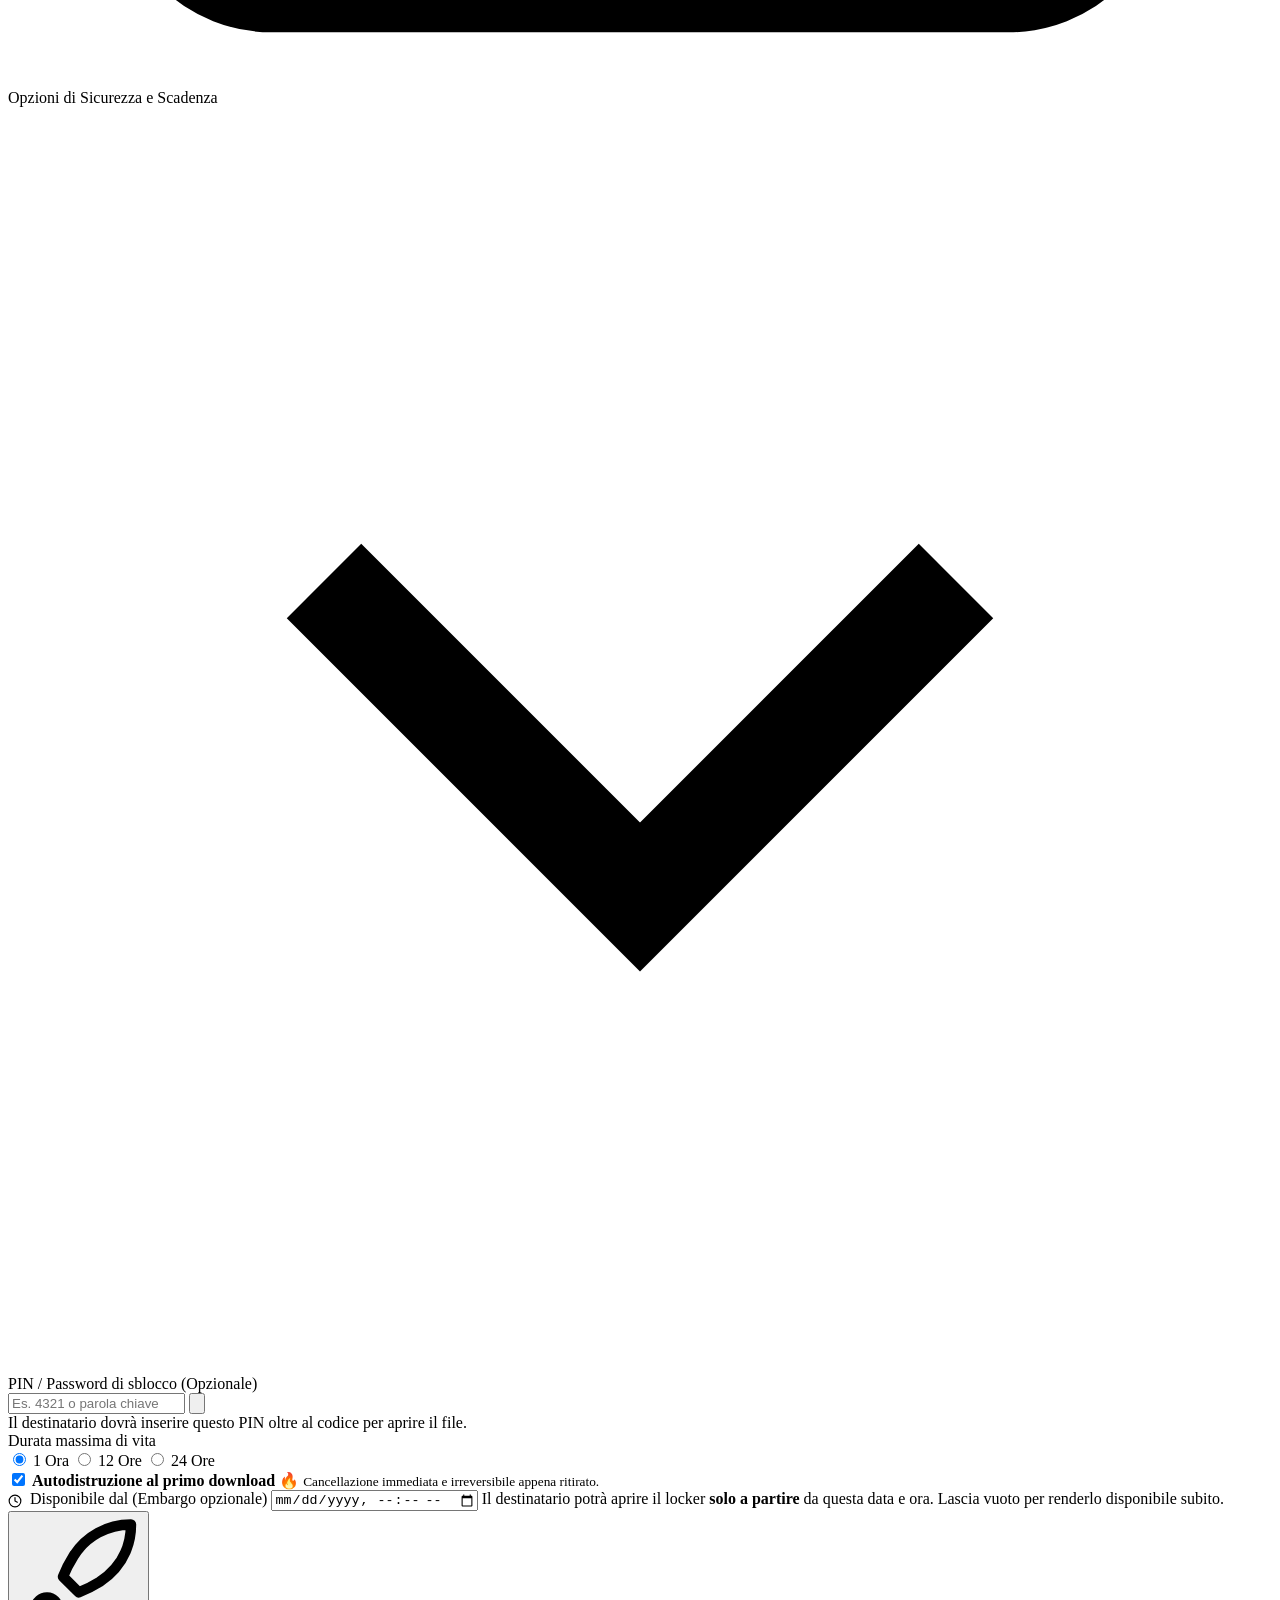
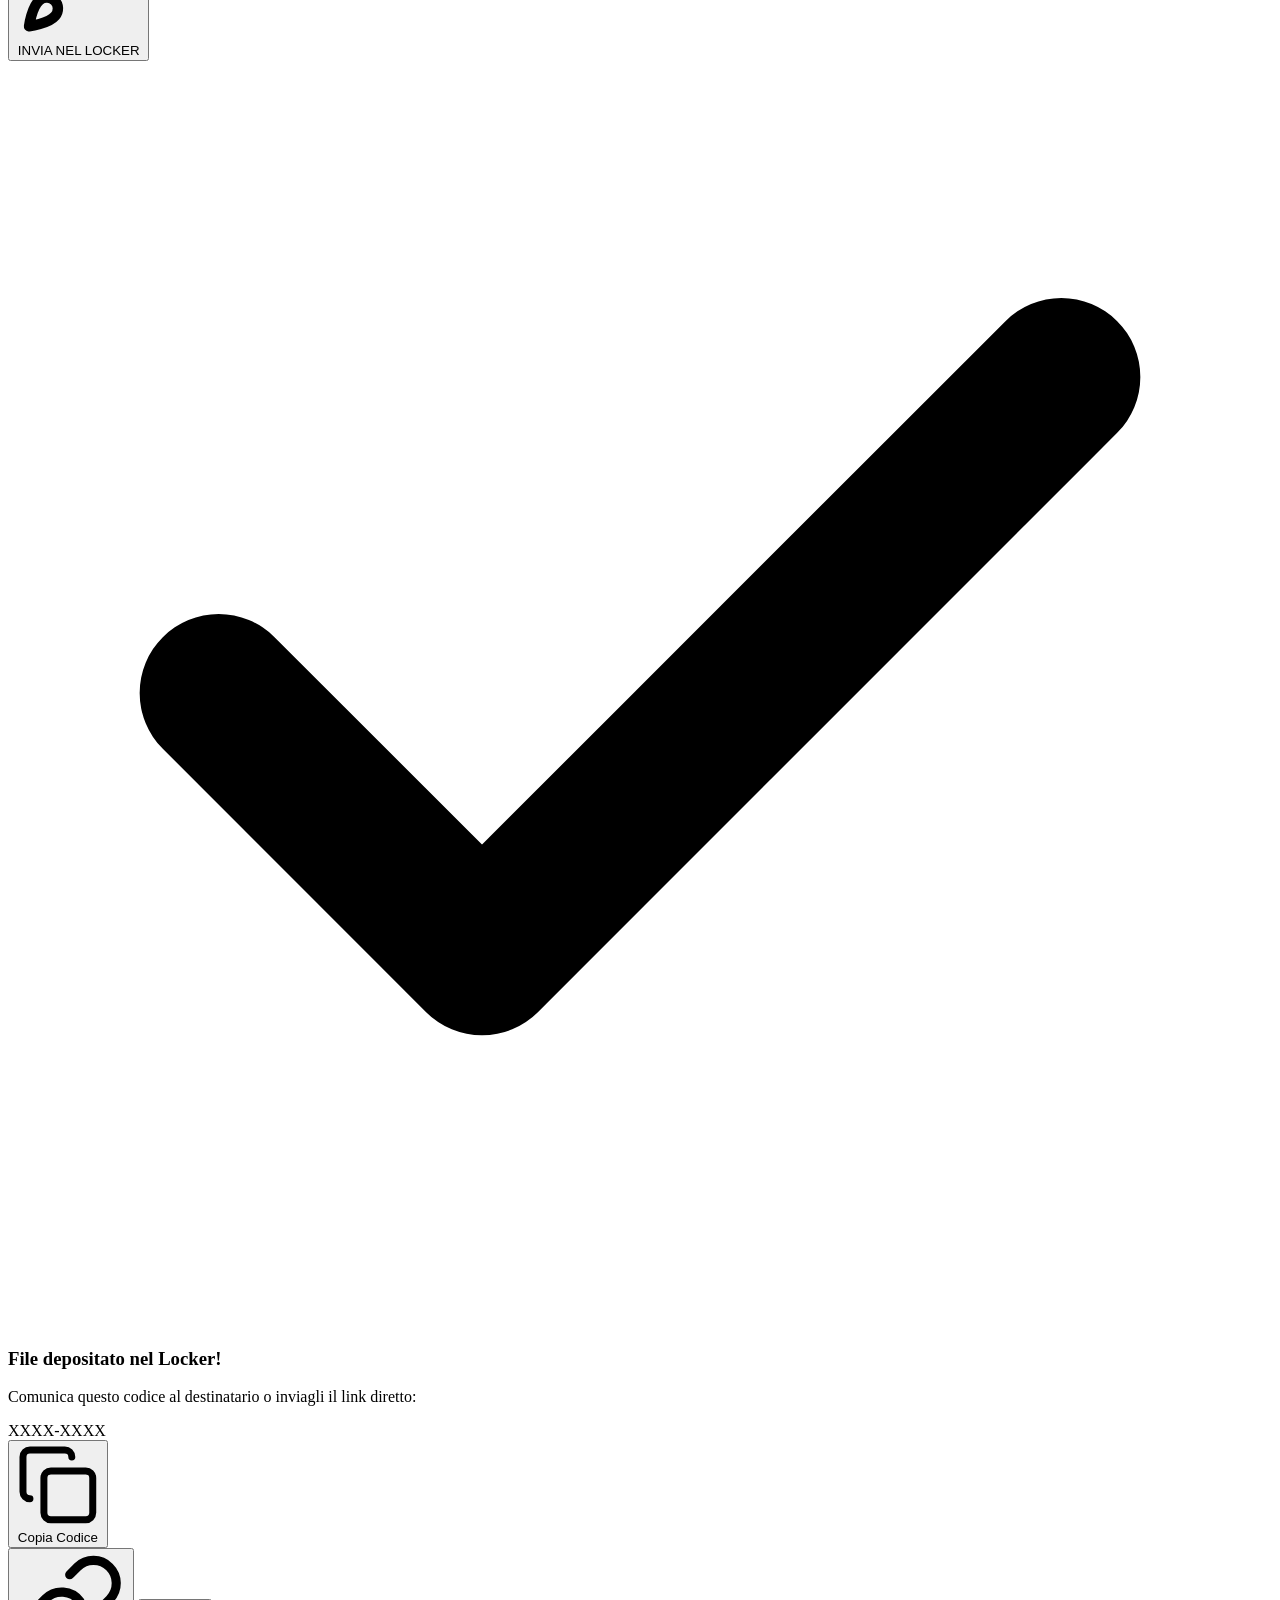
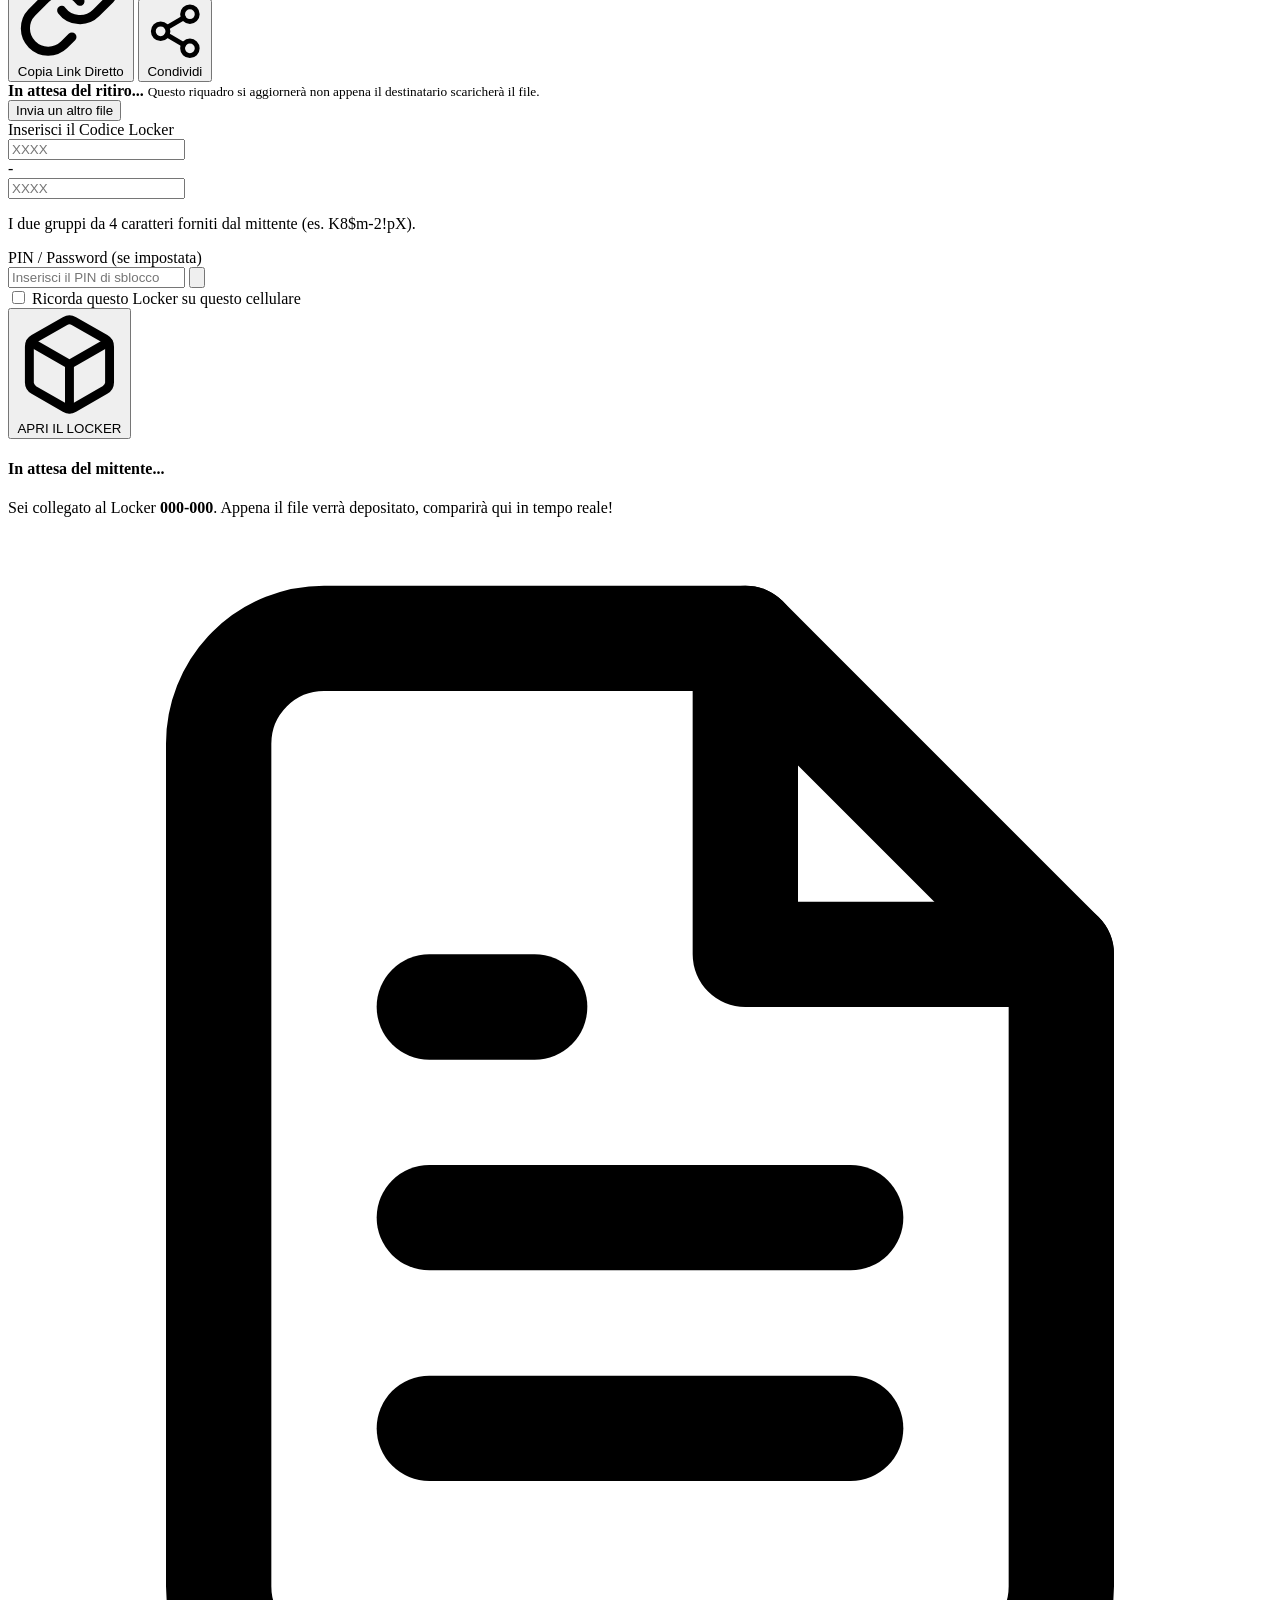
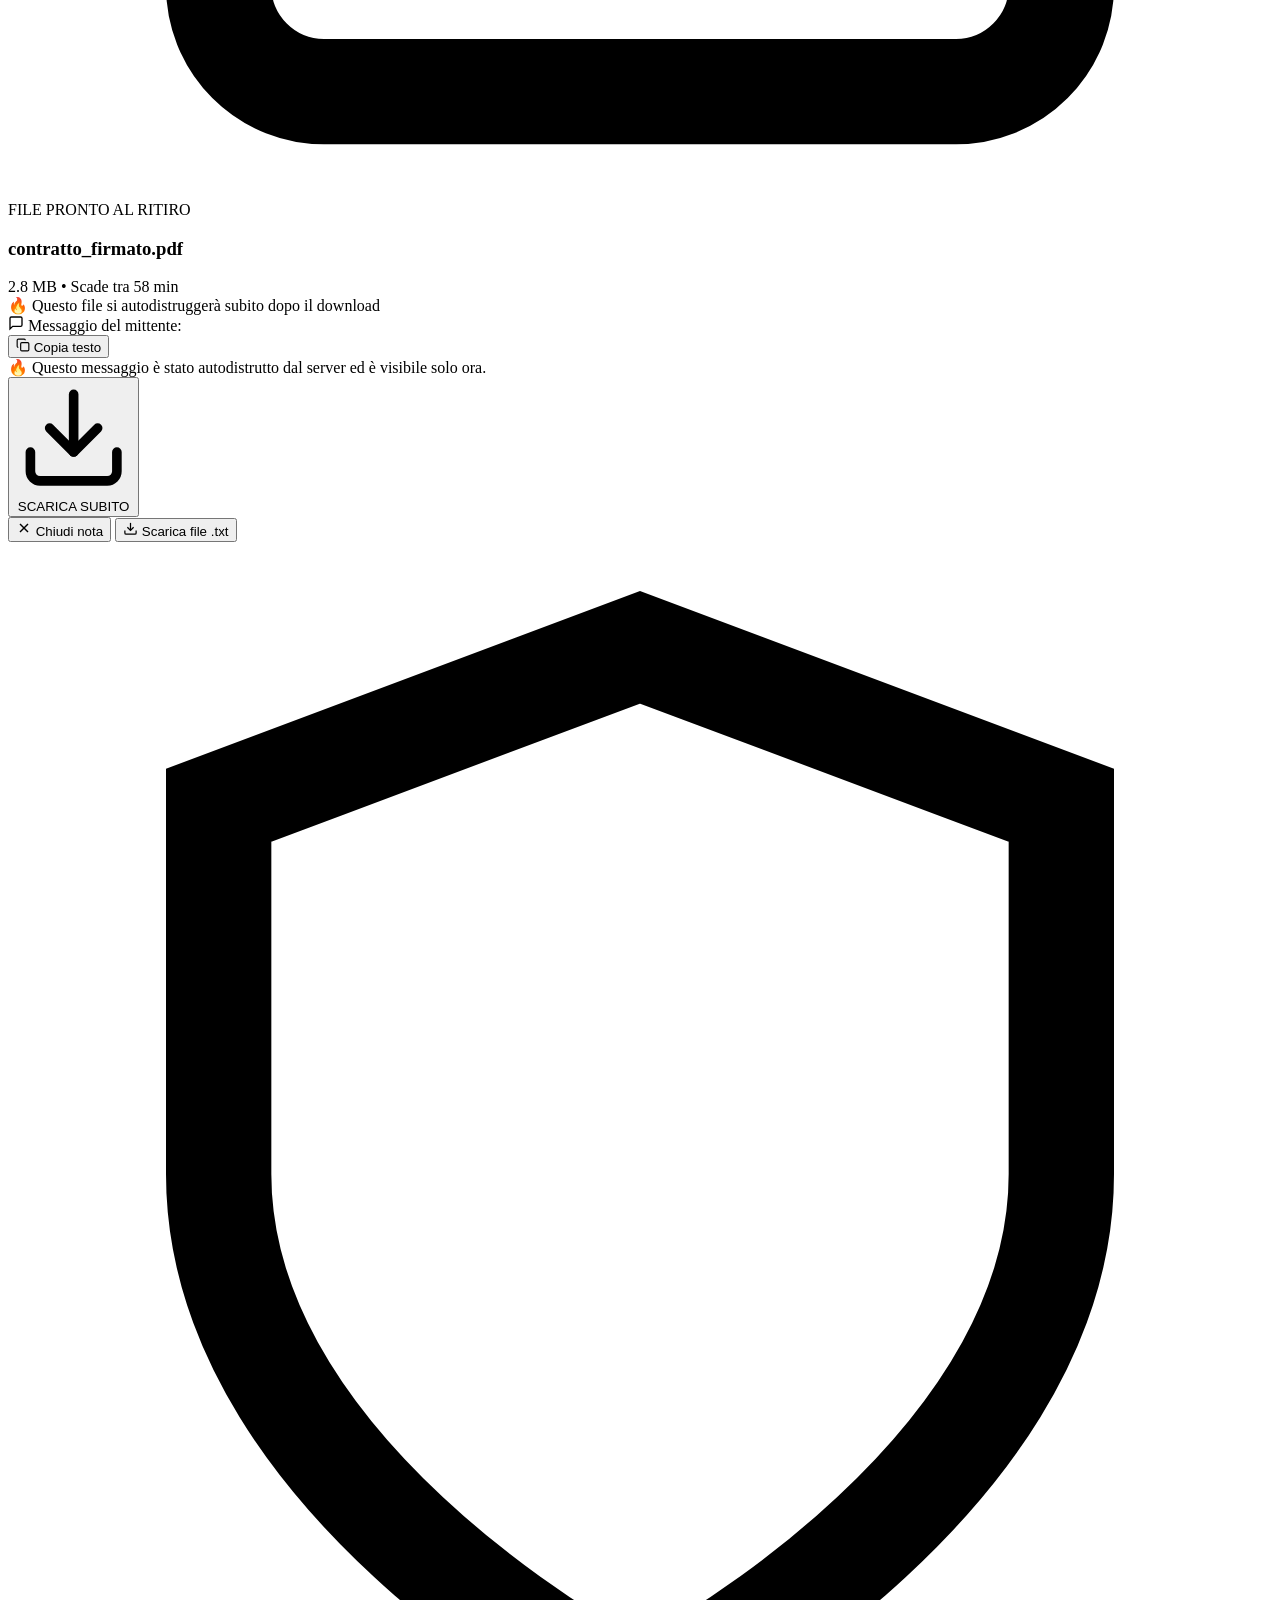
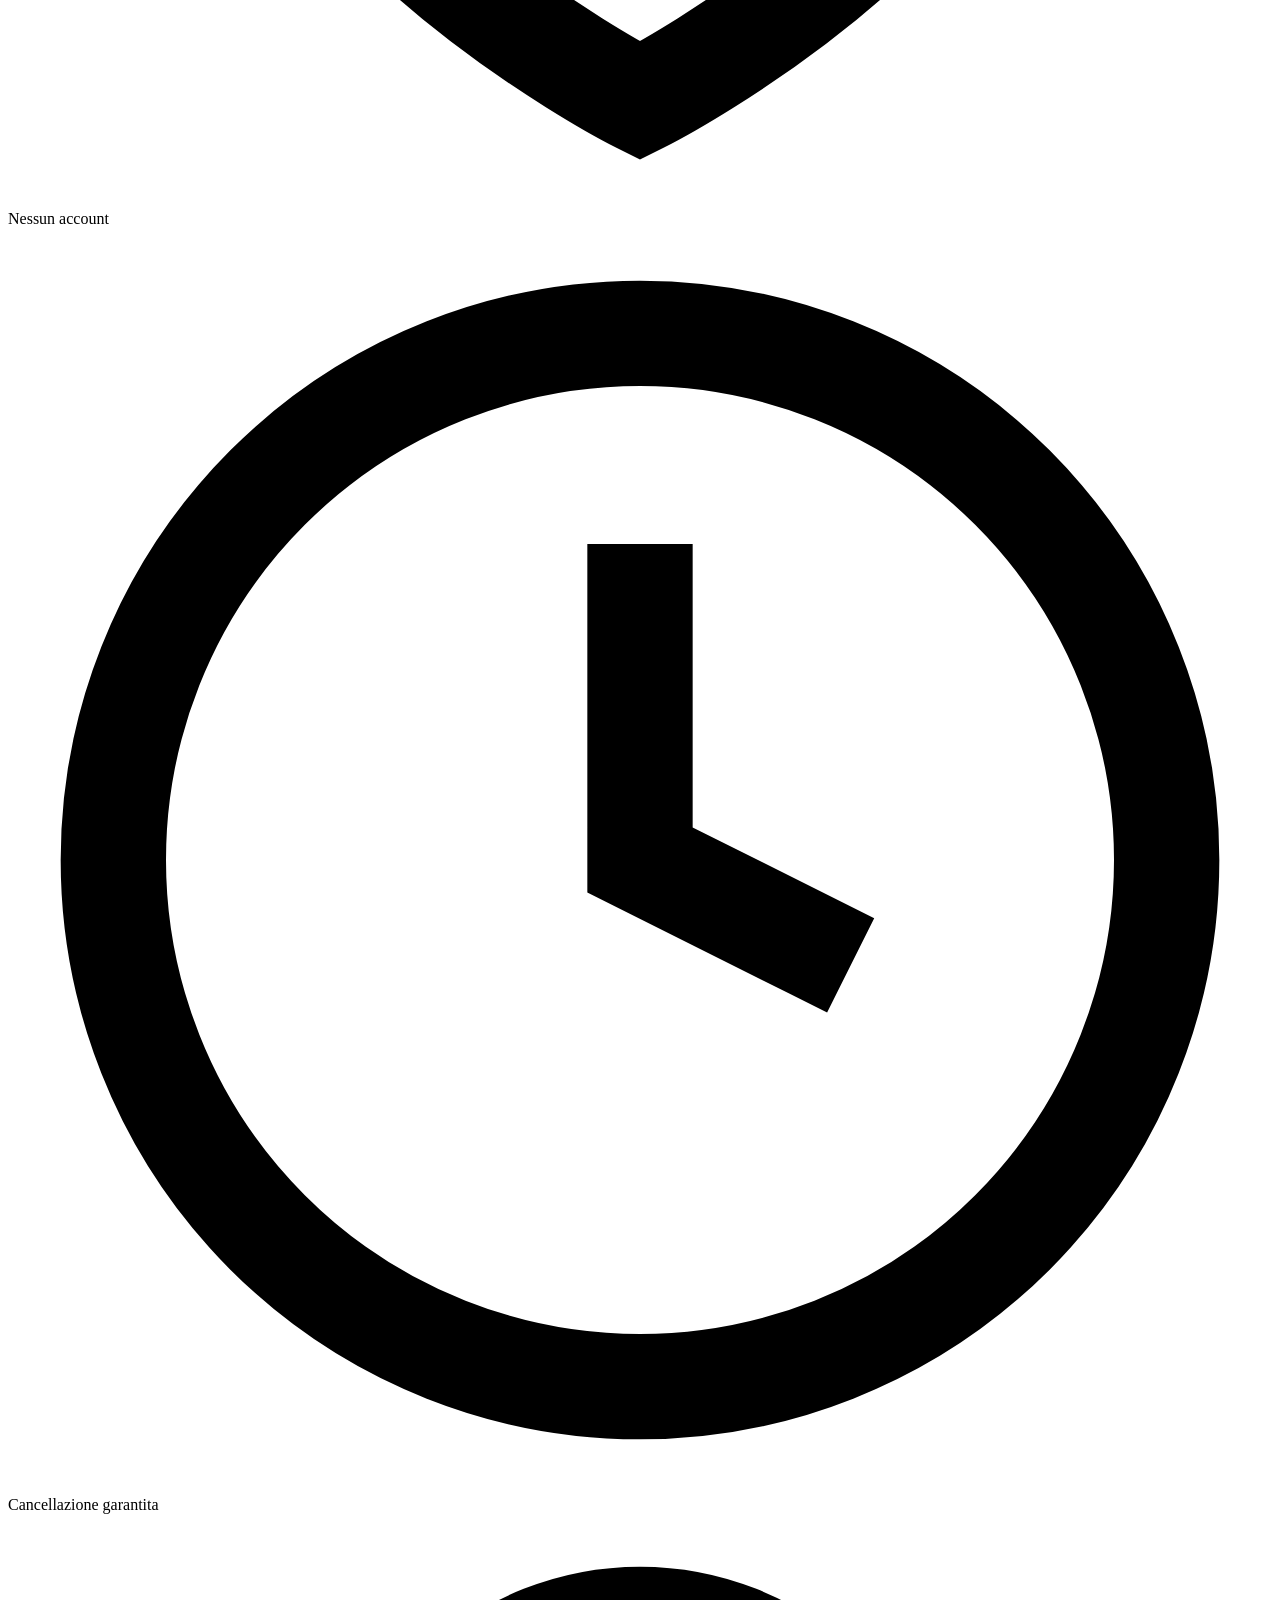
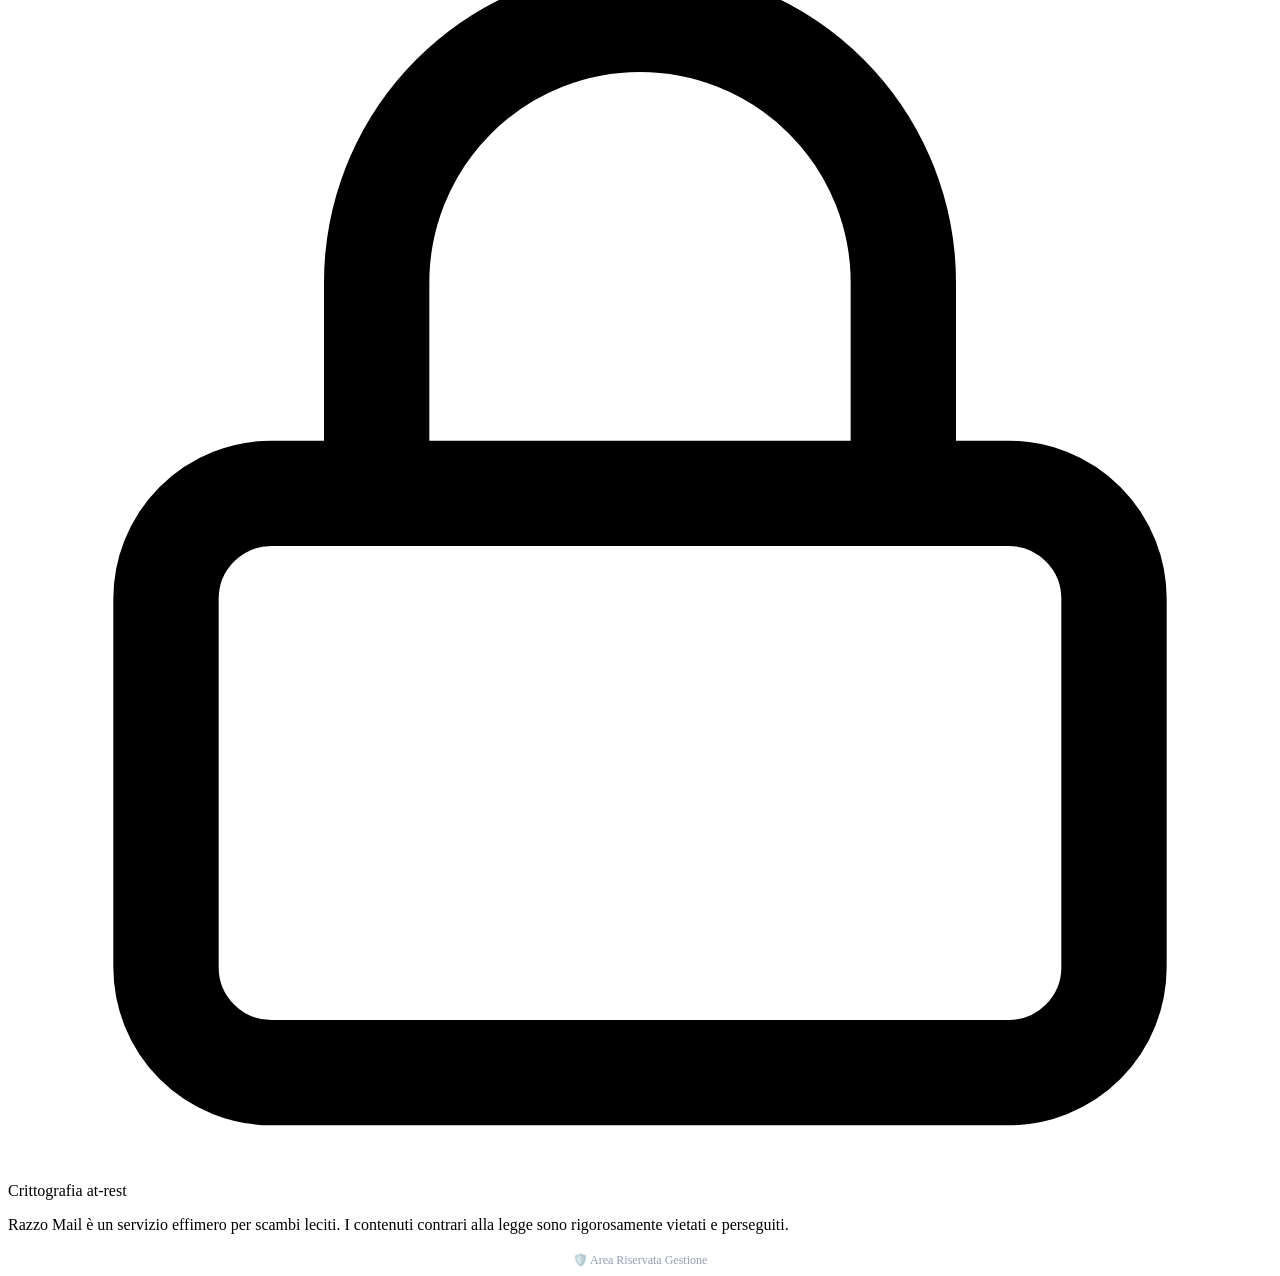
==== commit 63fc14e3: "feat: visualizzazione in-line delle note di testo anziche download file" ====
--- a/public/index.html
+++ b/public/index.html
@@ -382,15 +382,17 @@
 
         <!-- Download Ready Card -->
         <div class="download-ready-card hidden" id="downloadReadyCard">
-          <div class="ready-badge">
-            <svg viewBox="0 0 24 24" fill="none" stroke="currentColor" stroke-width="2" stroke-linecap="round" stroke-linejoin="round">
-              <path d="M14 2H6a2 2 0 0 0-2 2v16a2 2 0 0 0 2 2h12a2 2 0 0 0 2-2V8z"/>
-              <polyline points="14 2 14 8 20 8"/>
-              <line x1="16" y1="13" x2="8" y2="13"/>
-              <line x1="16" y1="17" x2="8" y2="17"/>
-              <polyline points="10 9 9 9 8 9"/>
-            </svg>
-            <span>FILE PRONTO AL RITIRO</span>
+          <div class="ready-badge" id="readyBadge">
+            <span id="readyBadgeIcon">
+              <svg viewBox="0 0 24 24" fill="none" stroke="currentColor" stroke-width="2" stroke-linecap="round" stroke-linejoin="round">
+                <path d="M14 2H6a2 2 0 0 0-2 2v16a2 2 0 0 0 2 2h12a2 2 0 0 0 2-2V8z"/>
+                <polyline points="14 2 14 8 20 8"/>
+                <line x1="16" y1="13" x2="8" y2="13"/>
+                <line x1="16" y1="17" x2="8" y2="17"/>
+                <polyline points="10 9 9 9 8 9"/>
+              </svg>
+            </span>
+            <span id="readyBadgeText">FILE PRONTO AL RITIRO</span>
           </div>
 
           <div class="download-file-details">
@@ -407,20 +409,56 @@
 
           <!-- Note Content if it's a message -->
           <div class="note-content-box hidden" id="readyNoteContentBox">
-            <div class="note-box-label">Messaggio del mittente:</div>
-            <p id="readyNoteText"></p>
+            <div class="note-box-header">
+              <div class="note-box-label">
+                <svg viewBox="0 0 24 24" fill="none" stroke="currentColor" stroke-width="2" width="16" height="16">
+                  <path d="M21 15a2 2 0 0 1-2 2H7l-4 4V5a2 2 0 0 1 2-2h14a2 2 0 0 1 2 2z"/>
+                </svg>
+                <span>Messaggio del mittente:</span>
+              </div>
+              <button type="button" class="btn-copy-note" id="copyNoteBtn" title="Copia messaggio negli appunti">
+                <svg viewBox="0 0 24 24" fill="none" stroke="currentColor" stroke-width="2" width="14" height="14">
+                  <rect width="14" height="14" x="8" y="8" rx="2" ry="2"/>
+                  <path d="M4 16c-1.1 0-2-.9-2-2V4c0-1.1.9-2 2-2h10c1.1 0 2 .9 2 2"/>
+                </svg>
+                <span>Copia testo</span>
+              </button>
+            </div>
+            <div class="note-text-body" id="readyNoteText"></div>
+            <div class="note-burned-indicator hidden" id="readyNoteBurnedMsg">
+              🔥 Questo messaggio è stato autodistrutto dal server ed è visibile solo ora.
+            </div>
           </div>
 
           <button type="button" class="btn-primary-action btn-download" id="executeDownloadBtn">
-            <span class="btn-inner">
+            <span class="btn-inner" id="executeDownloadBtnInner">
               <svg viewBox="0 0 24 24" fill="none" stroke="currentColor" stroke-width="2" stroke-linecap="round" stroke-linejoin="round">
                 <path d="M21 15v4a2 2 0 0 1-2 2H5a2 2 0 0 1-2-2v-4"/>
                 <polyline points="7 10 12 15 17 10"/>
                 <line x1="12" y1="15" x2="12" y2="3"/>
               </svg>
-              <span>SCARICA SUBITO</span>
+              <span id="executeDownloadBtnText">SCARICA SUBITO</span>
             </span>
           </button>
+
+          <!-- Post-view actions for note -->
+          <div class="note-post-view-actions hidden" id="notePostViewActions">
+            <button type="button" class="btn-secondary" id="closeNoteViewBtn">
+              <svg viewBox="0 0 24 24" fill="none" stroke="currentColor" stroke-width="2" width="16" height="16">
+                <line x1="18" y1="6" x2="6" y2="18"/>
+                <line x1="6" y1="6" x2="18" y2="18"/>
+              </svg>
+              <span>Chiudi nota</span>
+            </button>
+            <button type="button" class="btn-text-action" id="downloadNoteAsFileBtn" title="Scarica una copia del file di testo">
+              <svg viewBox="0 0 24 24" fill="none" stroke="currentColor" stroke-width="2" width="15" height="15">
+                <path d="M21 15v4a2 2 0 0 1-2 2H5a2 2 0 0 1-2-2v-4"/>
+                <polyline points="7 10 12 15 17 10"/>
+                <line x1="12" y1="15" x2="12" y2="3"/>
+              </svg>
+              <span>Scarica file .txt</span>
+            </button>
+          </div>
         </div>
       </section>
     </main>
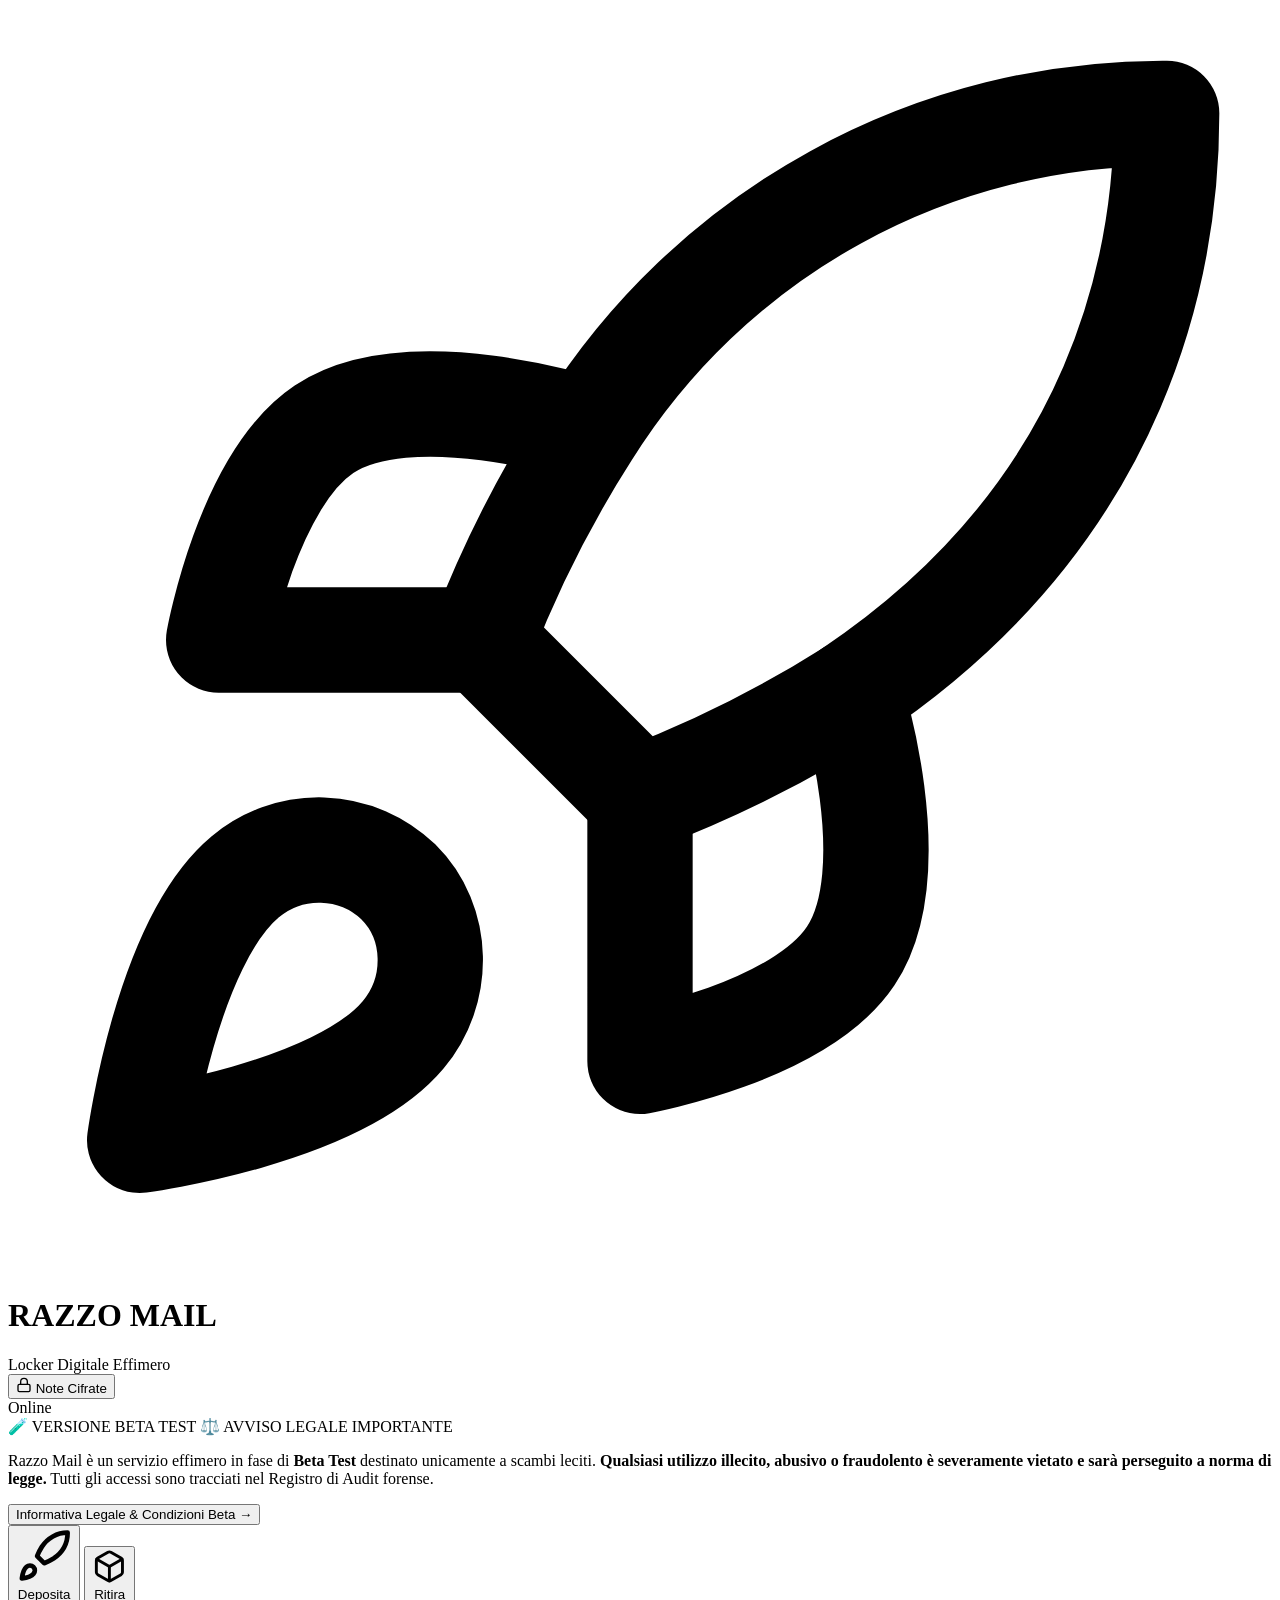
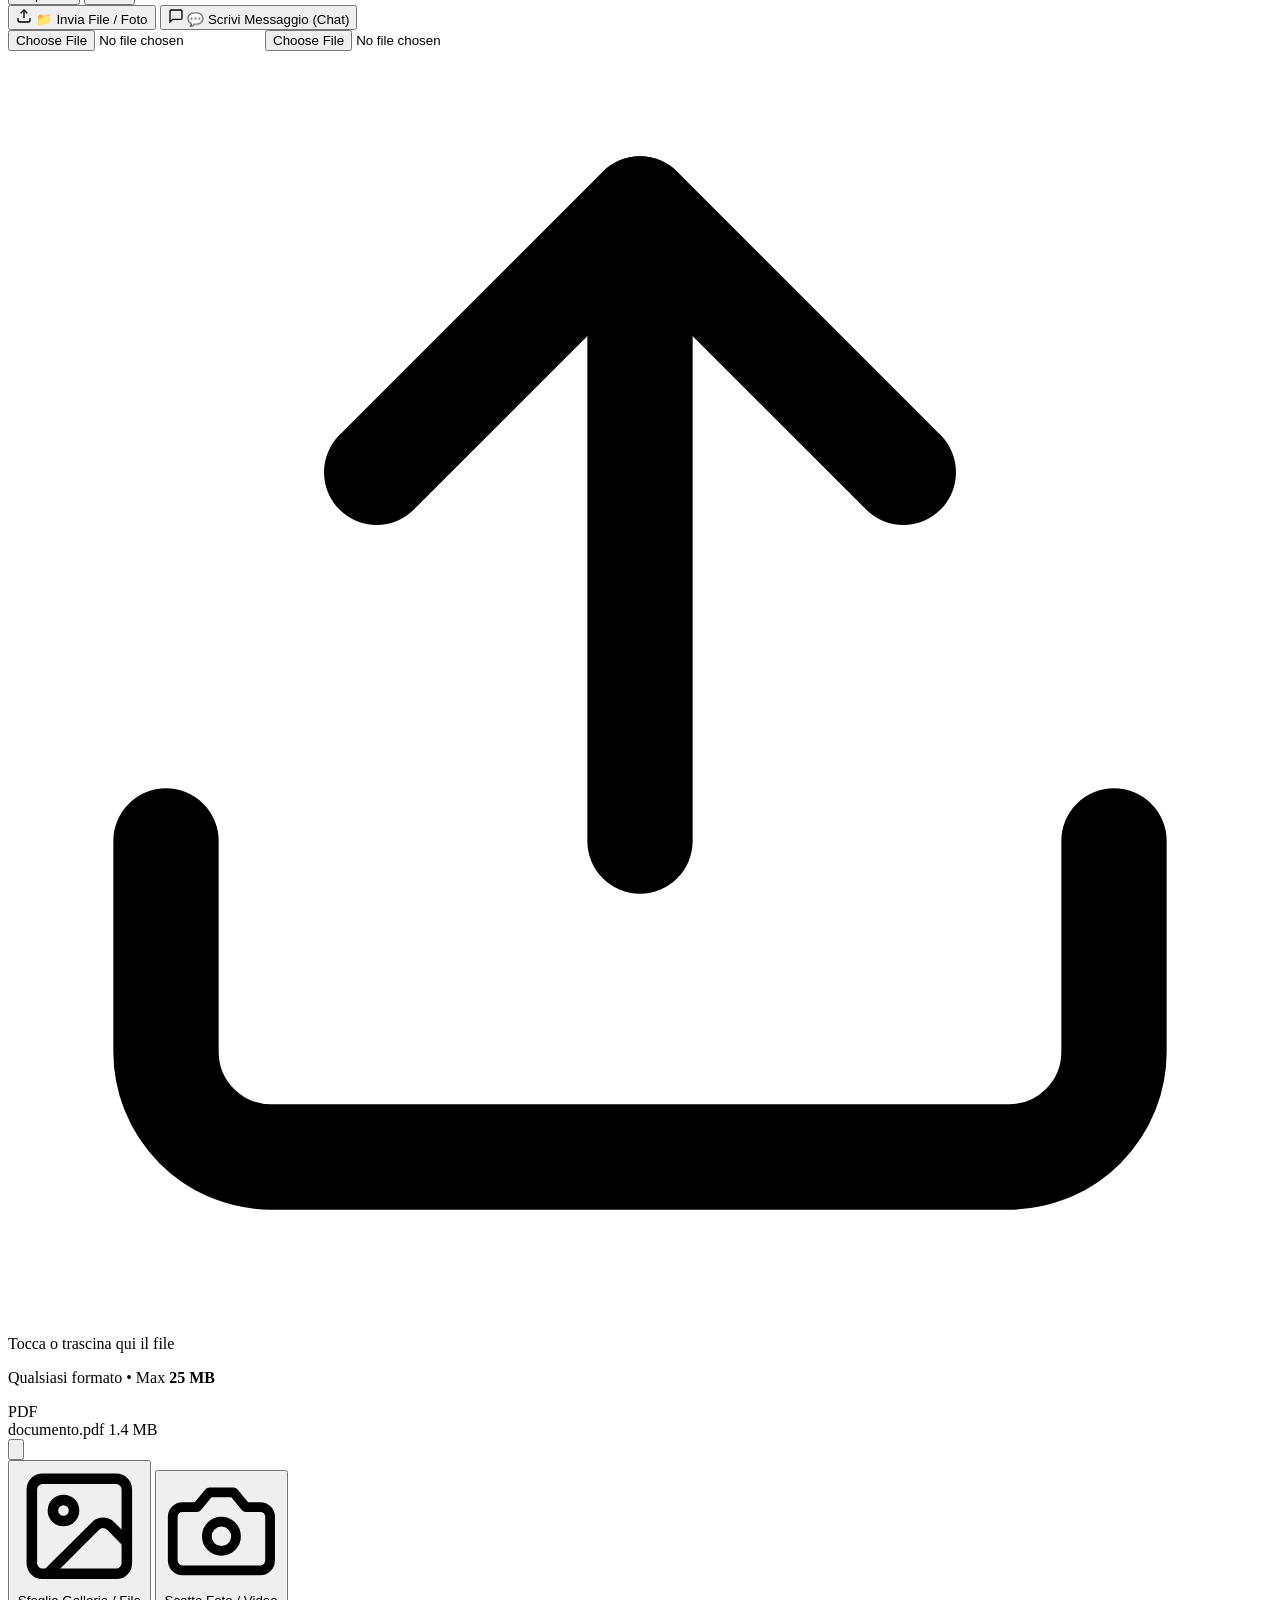
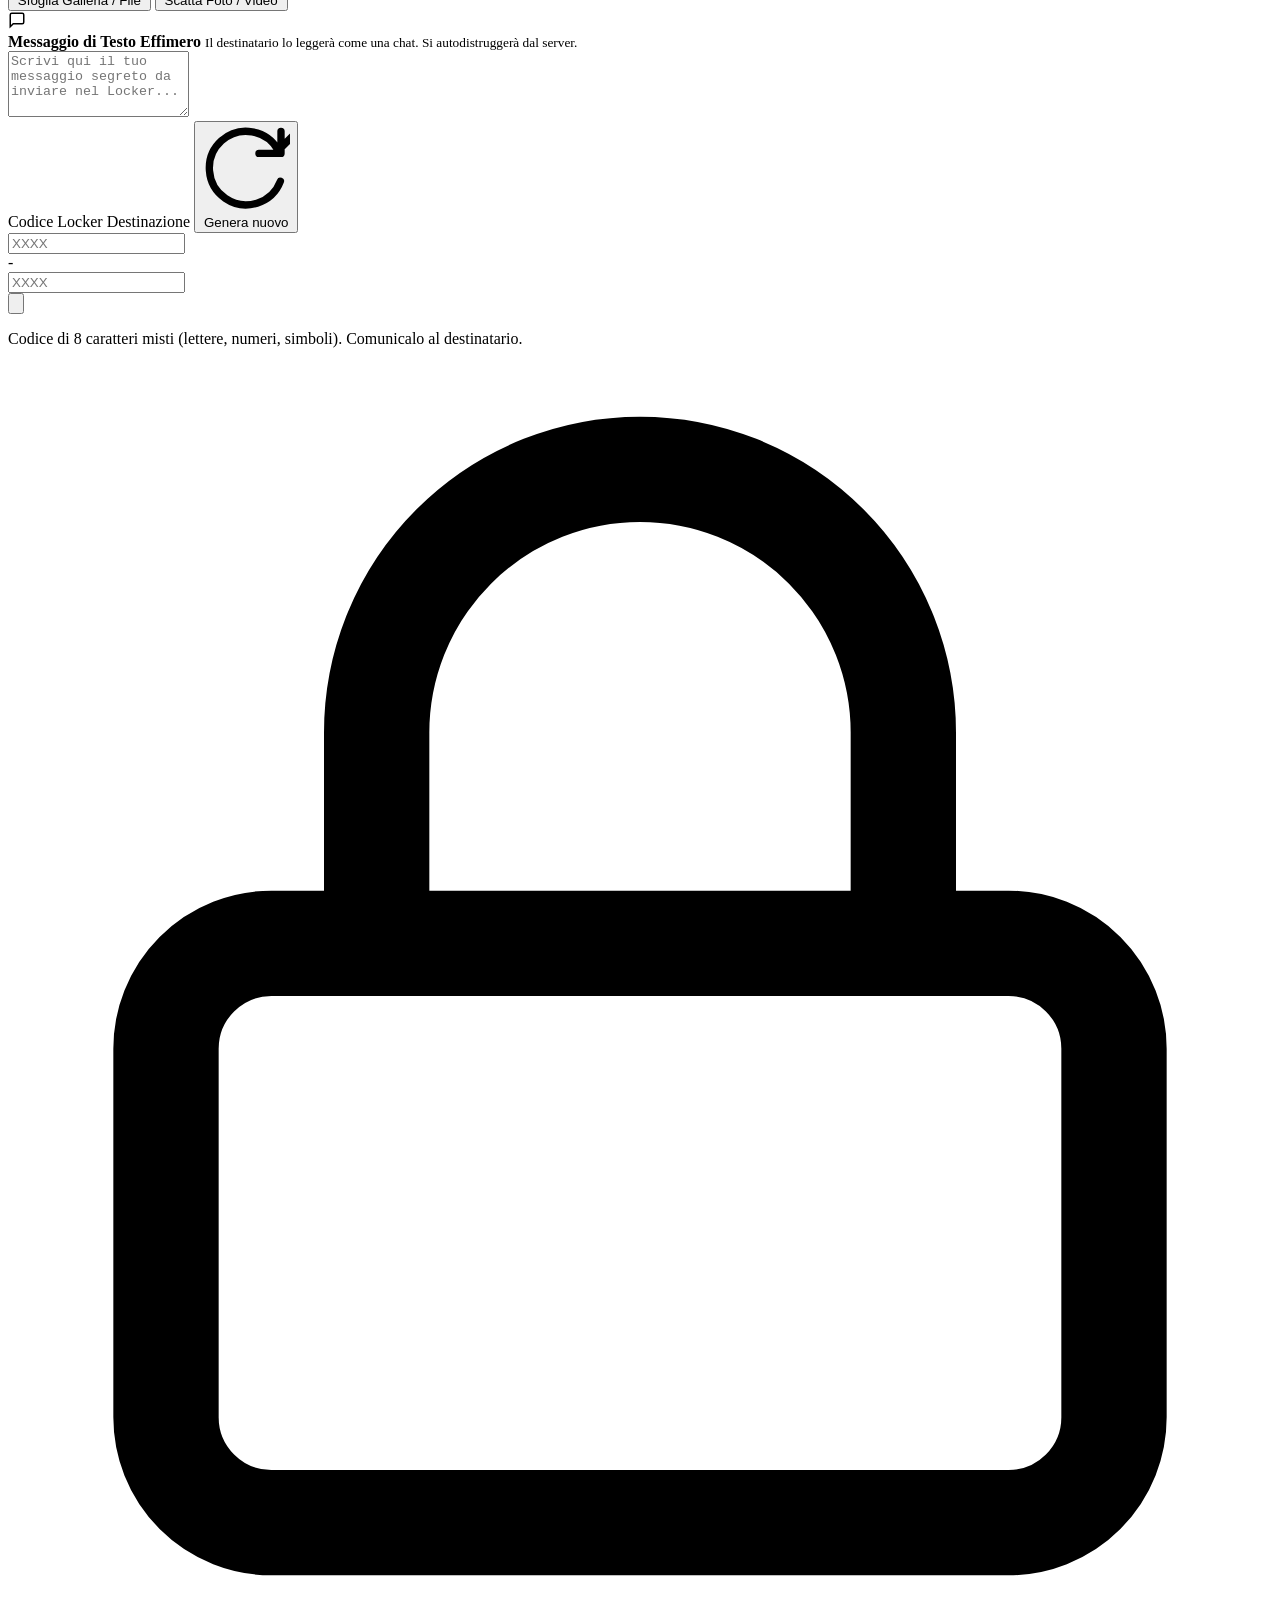
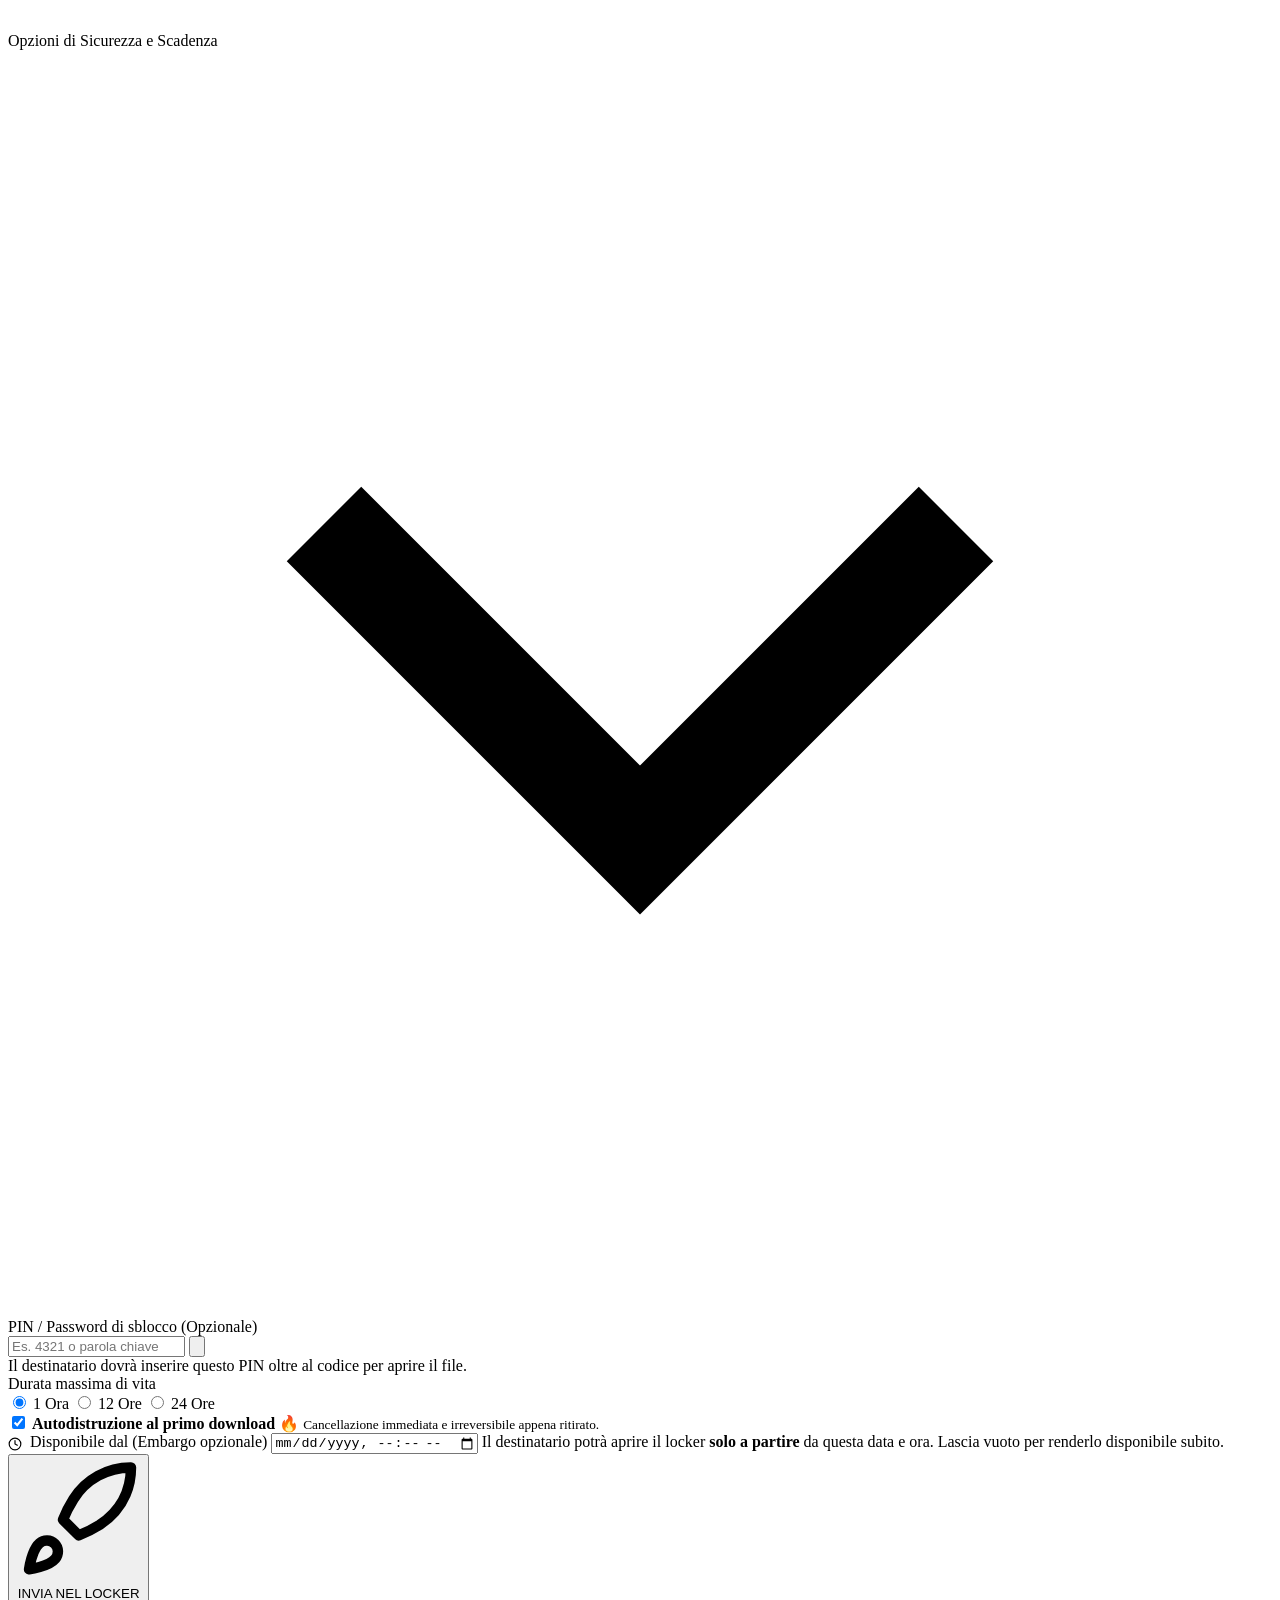
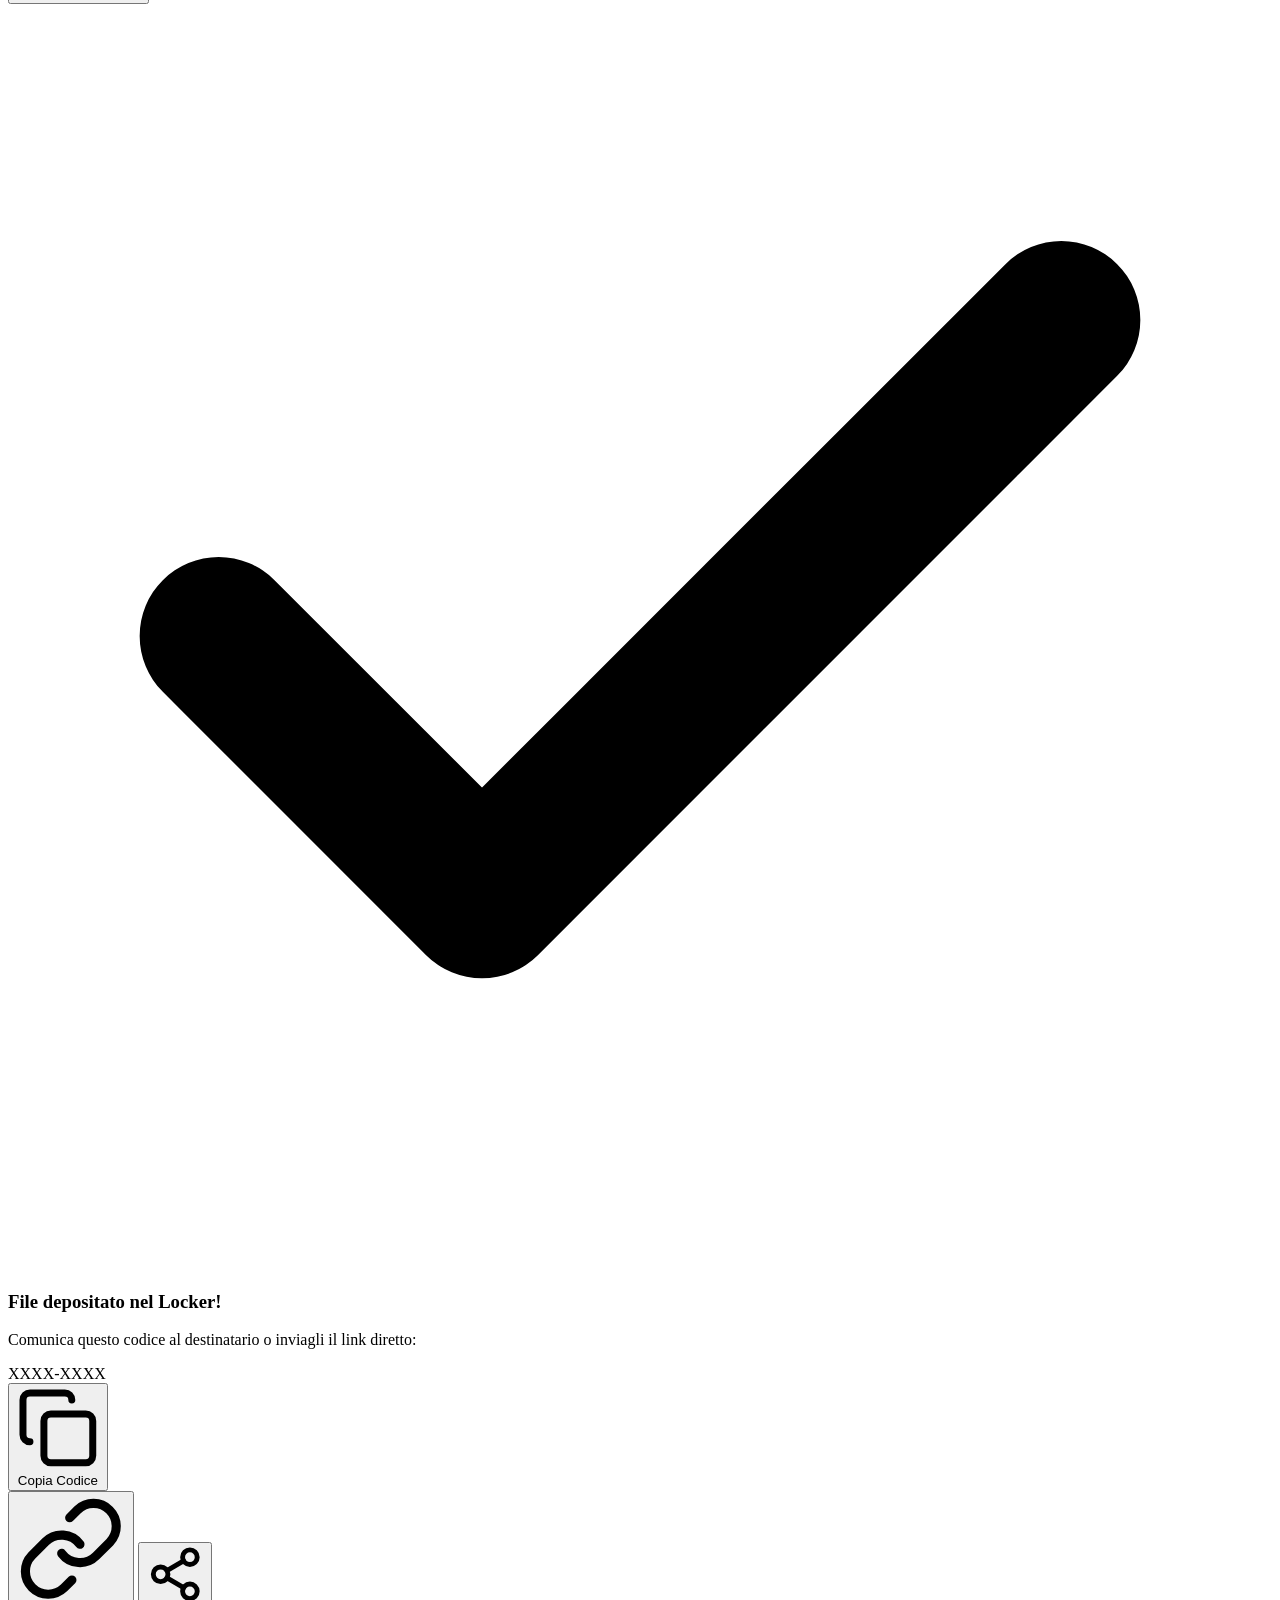
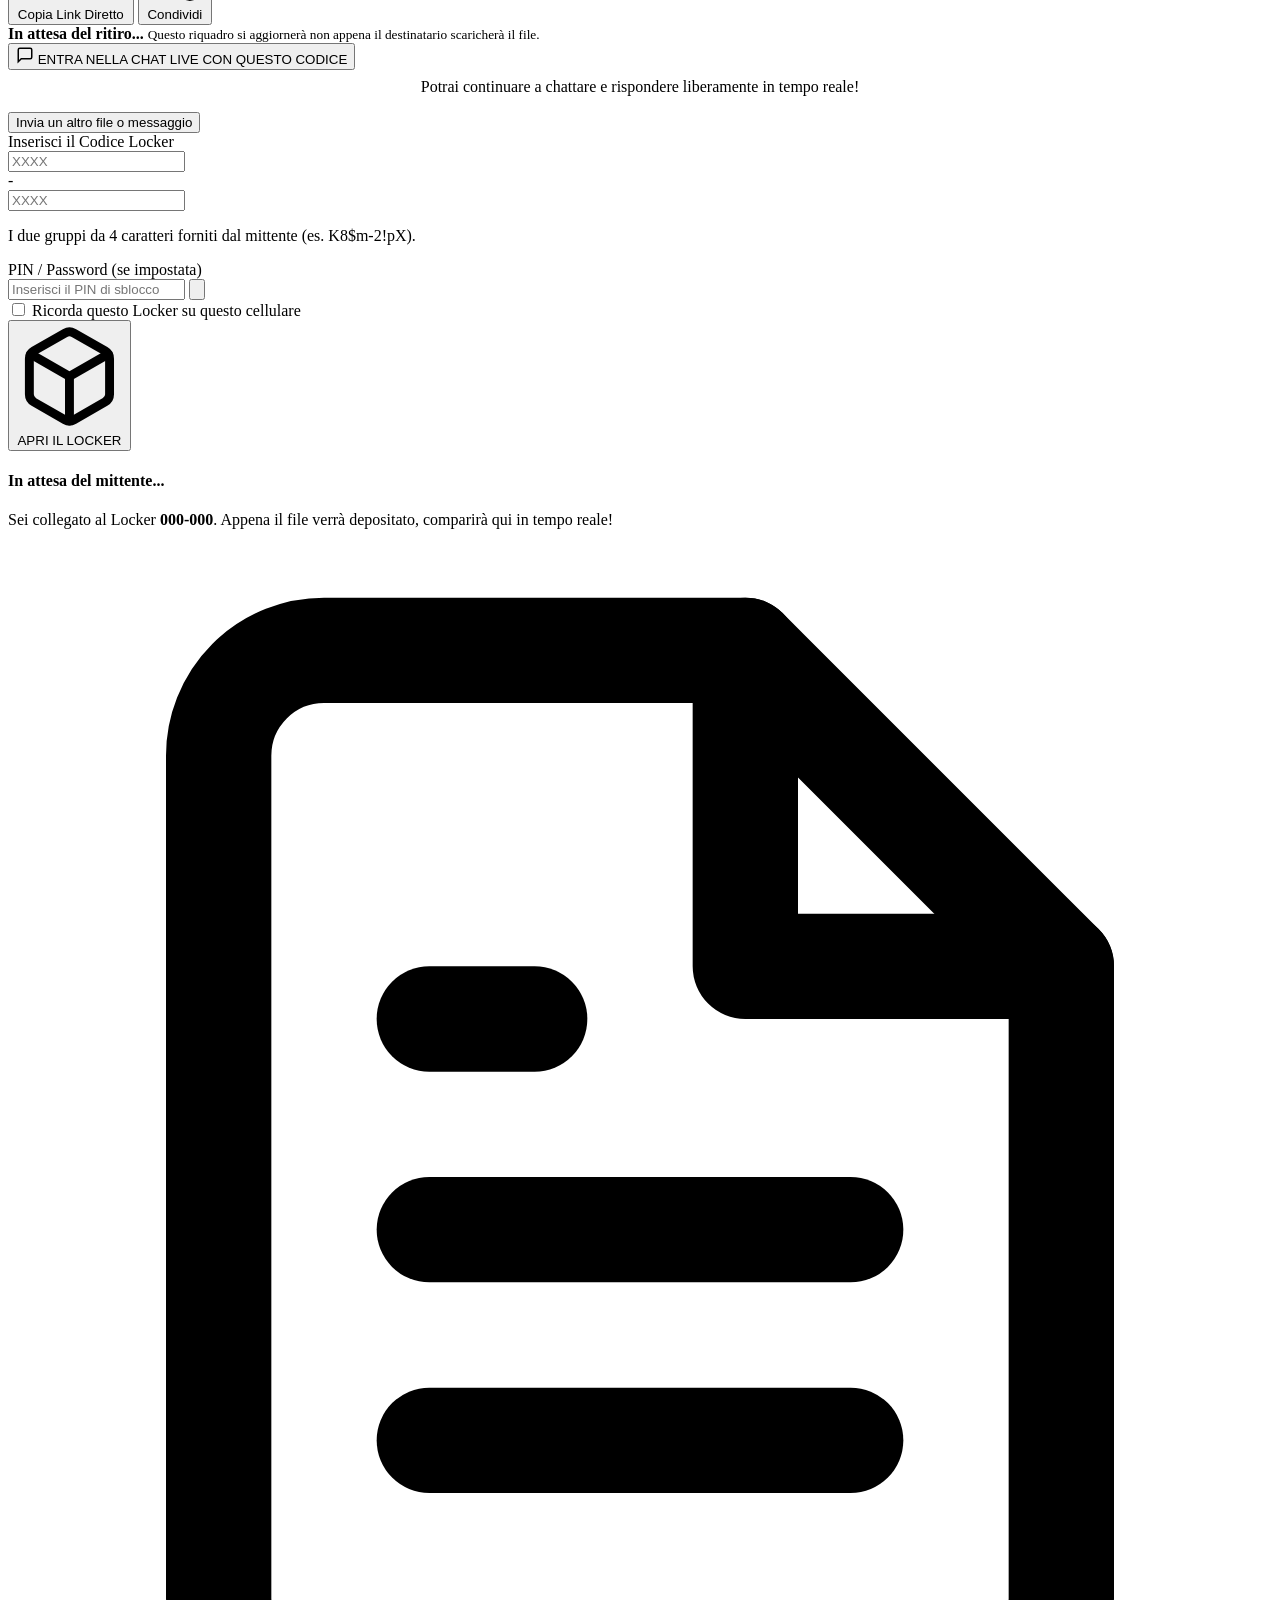
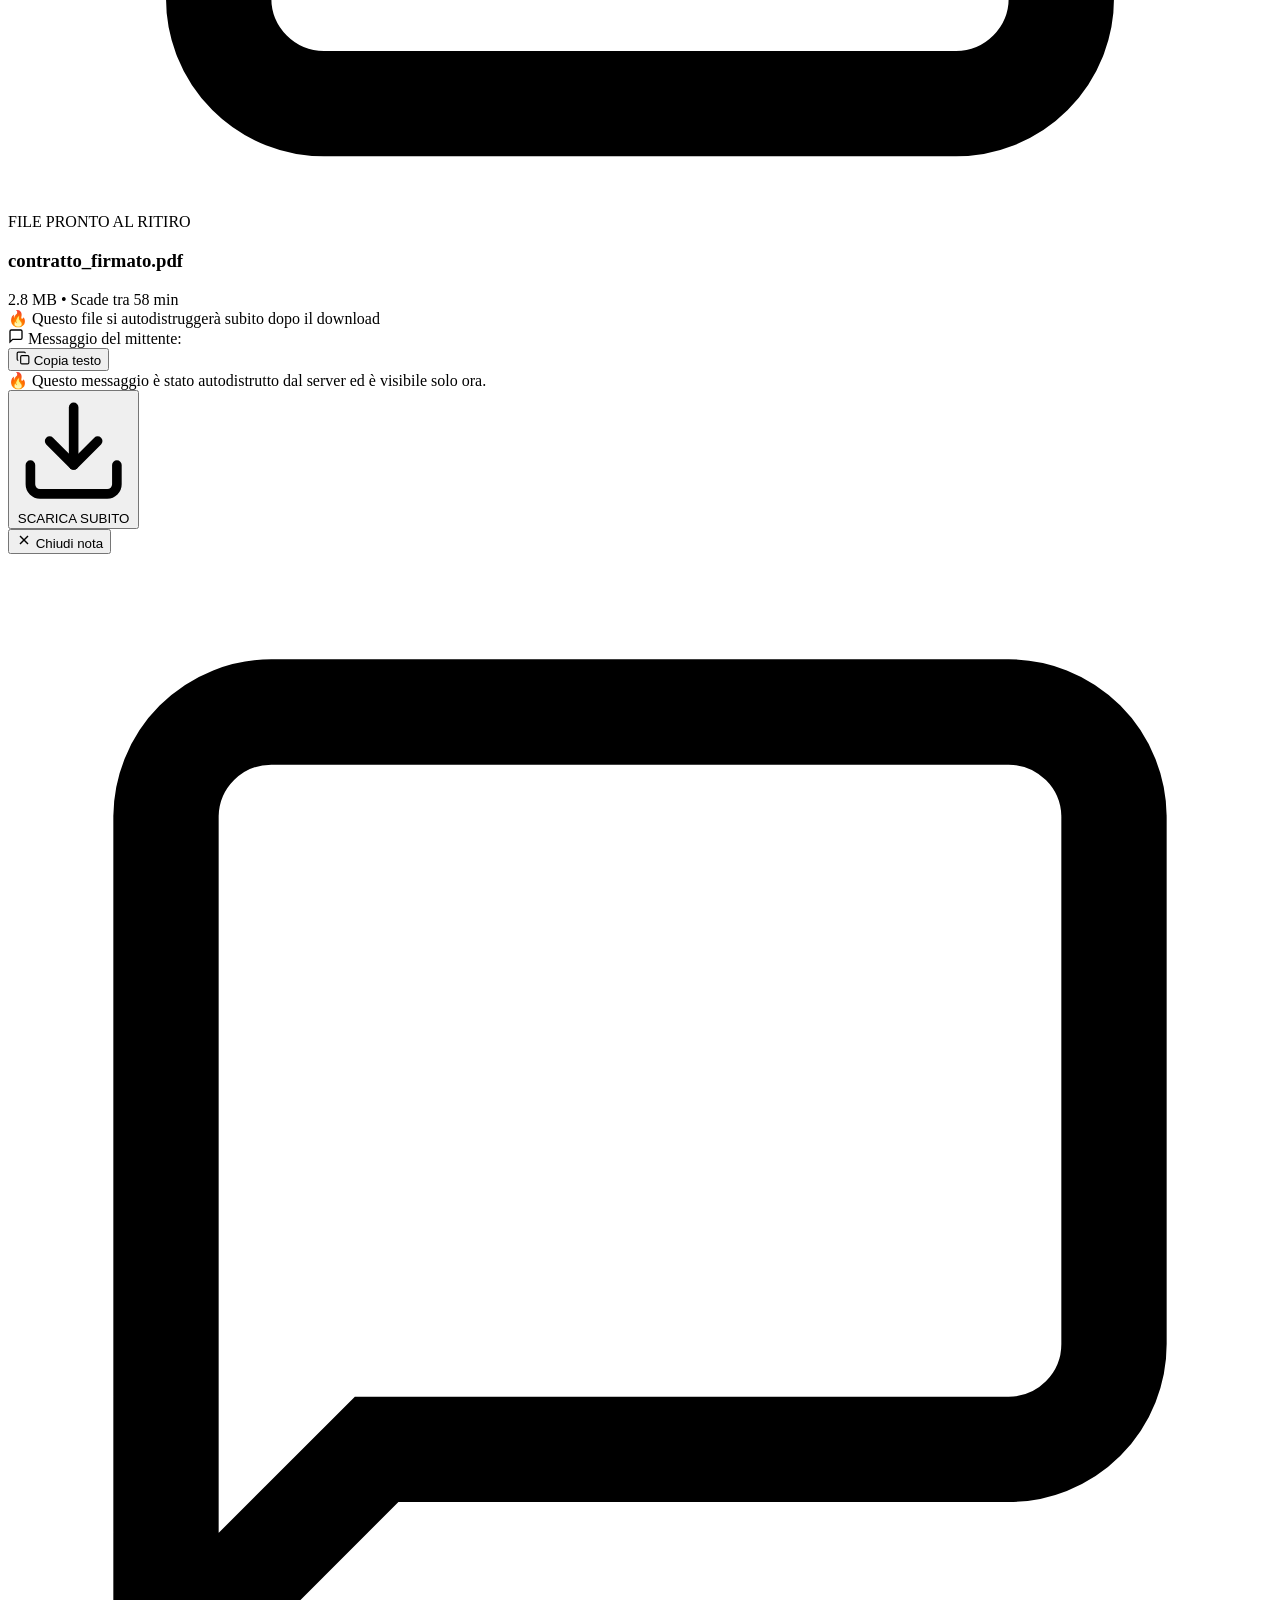
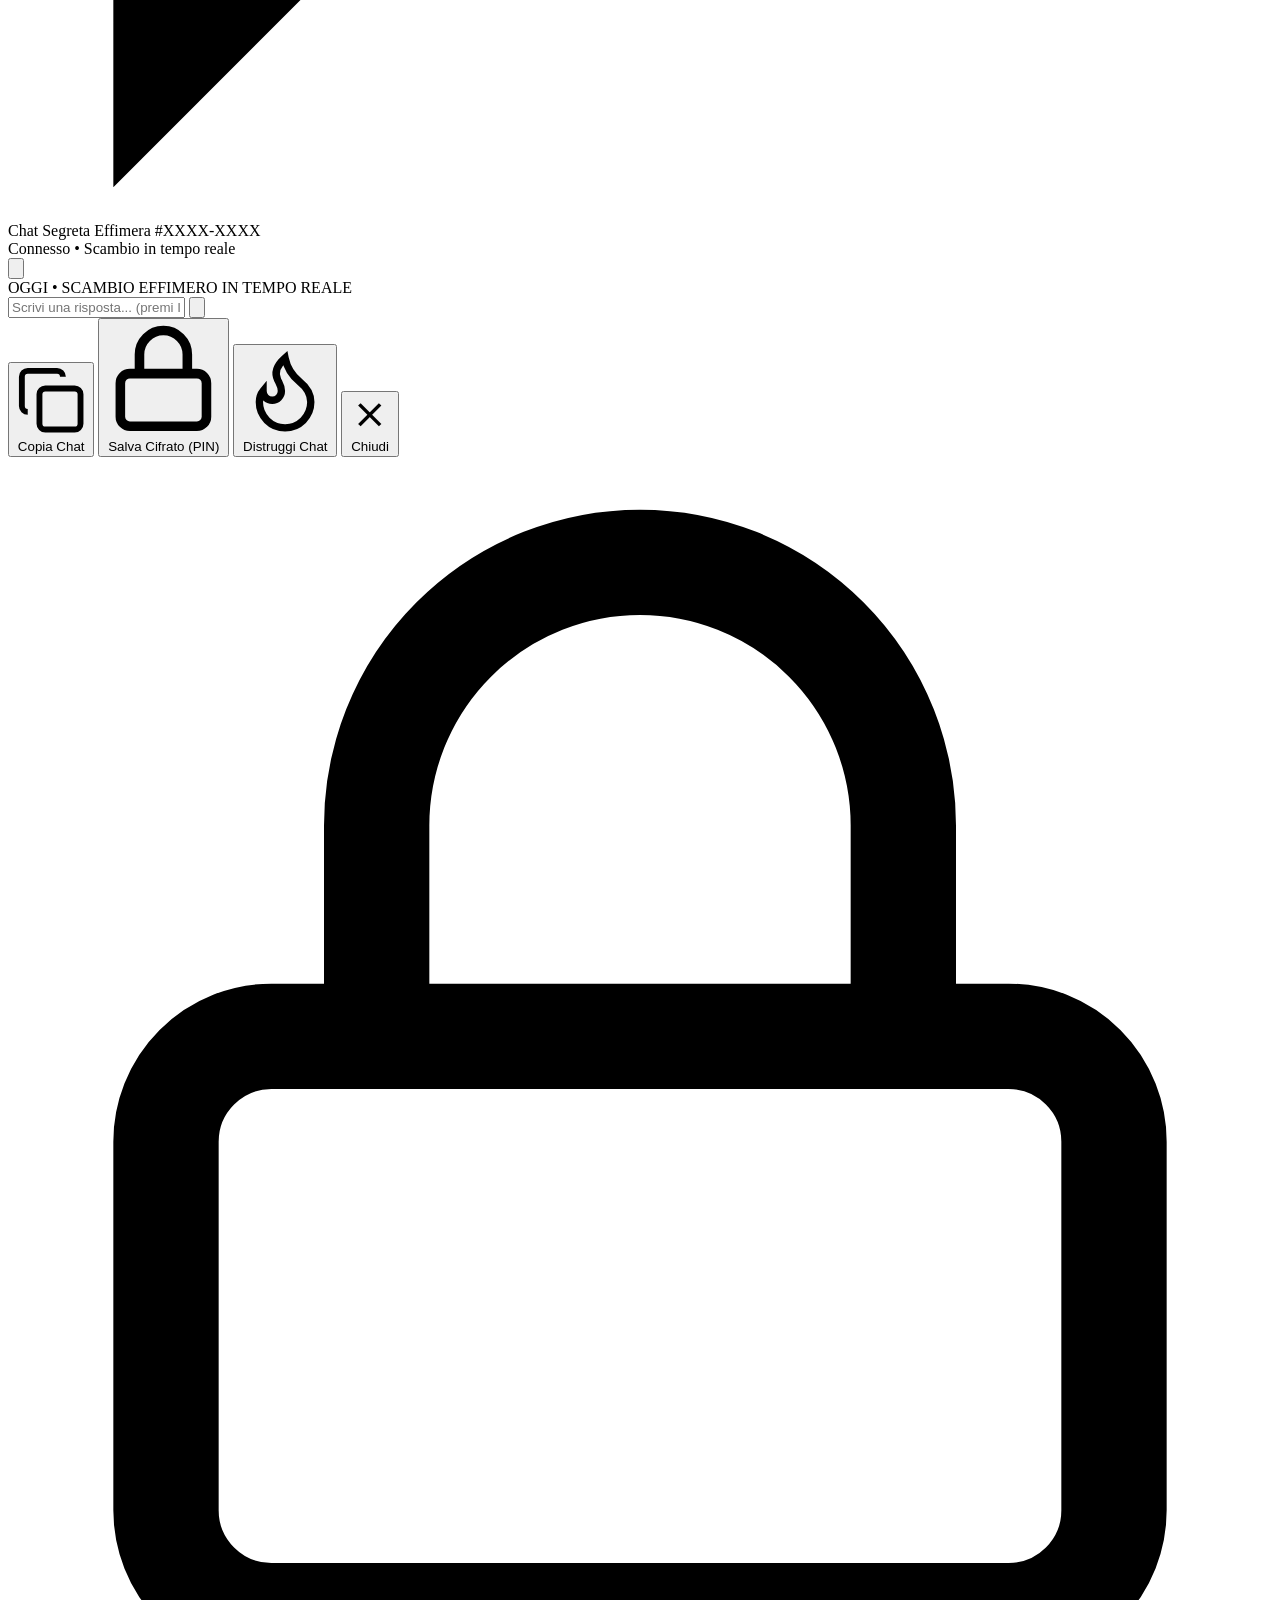
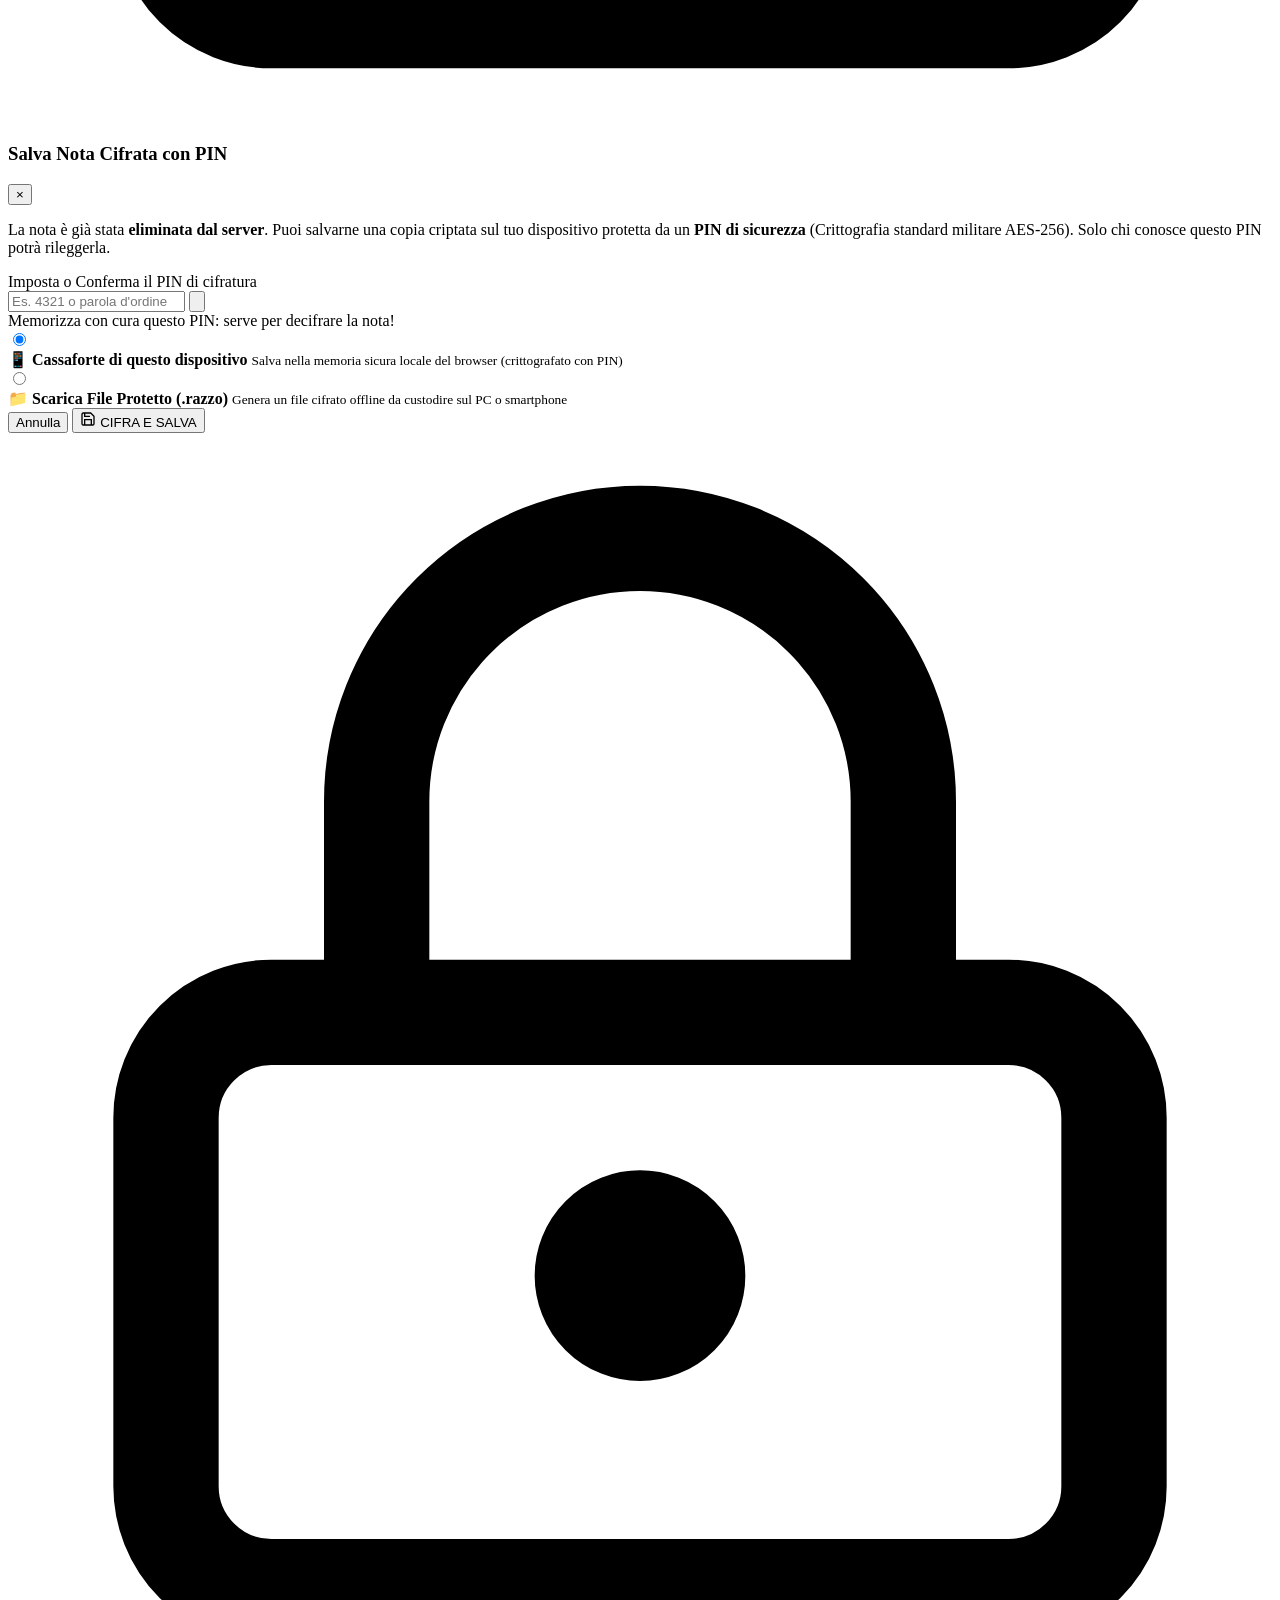
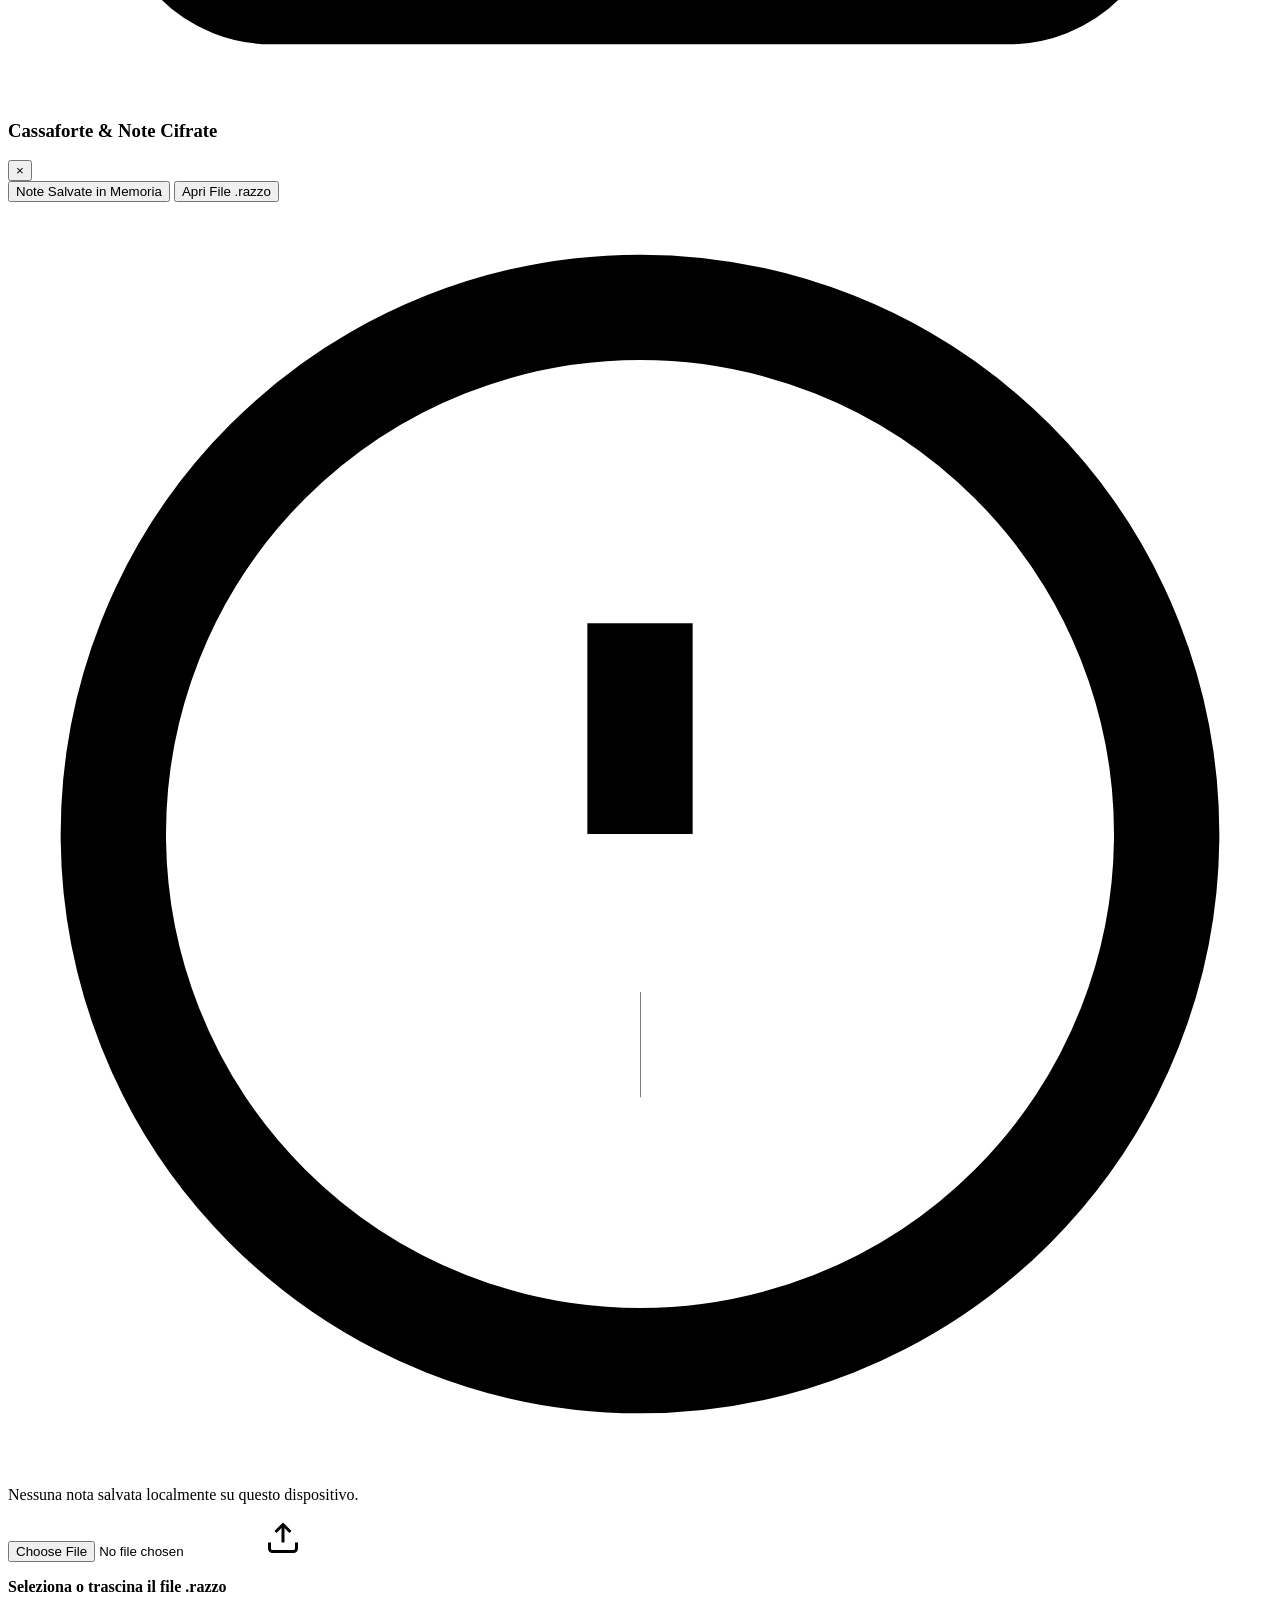
==== commit 5d34cf9c: "feat: ephemeral live chat rooms, websocket messaging, and UI enhancements" ====
--- a/public/index.html
+++ b/public/index.html
@@ -8,7 +8,7 @@
   <link rel="preconnect" href="https://fonts.googleapis.com">
   <link rel="preconnect" href="https://fonts.gstatic.com" crossorigin>
   <link href="https://fonts.googleapis.com/css2?family=JetBrains+Mono:wght@500;700;800&family=Plus+Jakarta+Sans:wght@400;500;600;700;800&display=swap" rel="stylesheet">
-  <link rel="stylesheet" href="/style.css">
+  <link rel="stylesheet" href="/style.css?v=3.0">
   <link rel="manifest" href="/manifest.json">
   <meta name="theme-color" content="#ff5e36">
   <meta name="apple-mobile-web-app-capable" content="yes">
@@ -42,11 +42,38 @@
           <span class="tagline">Locker Digitale Effimero</span>
         </div>
       </div>
-      <div class="system-status" id="systemStatusBadge">
-        <span class="status-dot"></span>
-        <span class="status-label">Online</span>
+      <div class="header-actions">
+        <button type="button" class="btn-header-vault" id="openVaultBtn" title="Apri Cassaforte & Decifra Note">
+          <svg viewBox="0 0 24 24" fill="none" stroke="currentColor" stroke-width="2" width="16" height="16">
+            <rect width="18" height="11" x="3" y="11" rx="2" ry="2"/>
+            <path d="M7 11V7a5 5 0 0 1 10 0v4"/>
+          </svg>
+          <span>Note Cifrate</span>
+        </button>
+        <div class="system-status" id="systemStatusBadge">
+          <span class="status-dot"></span>
+          <span class="status-label">Online</span>
+        </div>
       </div>
     </header>
+
+    <!-- Beta Test & Legal Warning Banner -->
+    <div class="beta-disclaimer-banner" id="betaDisclaimerBanner">
+      <div class="beta-banner-inner">
+        <div class="beta-badge-row">
+          <span class="badge-beta-pill">🧪 VERSIONE BETA TEST</span>
+          <span class="badge-legal-pill">⚖️ AVVISO LEGALE IMPORTANTE</span>
+        </div>
+        <p class="beta-notice-text">
+          Razzo Mail è un servizio effimero in fase di <strong>Beta Test</strong> destinato unicamente a scambi leciti.
+          <strong>Qualsiasi utilizzo illecito, abusivo o fraudolento è severamente vietato e sarà perseguito a norma di legge.</strong>
+          Tutti gli accessi sono tracciati nel Registro di Audit forense.
+        </p>
+        <button type="button" class="btn-beta-learn-more" id="openLegalModalBtn">
+          <span>Informativa Legale & Condizioni Beta</span> &rarr;
+        </button>
+      </div>
+    </div>
 
     <!-- Main Card -->
     <main class="main-card glass-panel">
@@ -72,74 +99,96 @@
       <!-- TAB 1: DEPOSITA -->
       <section class="tab-content active" id="depositSection">
         <form id="depositForm" onsubmit="return false;">
-          <!-- Drop Area -->
-          <div class="drop-zone" id="dropZone">
-            <input type="file" id="fileInput" class="file-input-hidden">
-            <input type="file" id="cameraInput" accept="image/*,video/*" capture="environment" class="file-input-hidden">
-            <div class="drop-content" id="dropPrompt">
-              <div class="upload-icon-circle">
+          <!-- Type of Deposit Selector: File vs Messaggio di Testo -->
+          <div class="deposit-mode-pills">
+            <button type="button" class="btn-mode-pill active" id="modeFileBtn">
+              <svg viewBox="0 0 24 24" fill="none" stroke="currentColor" stroke-width="2" width="16" height="16">
+                <path d="M21 15v4a2 2 0 0 1-2 2H5a2 2 0 0 1-2-2v-4"/>
+                <polyline points="17 8 12 3 7 8"/>
+                <line x1="12" y1="3" x2="12" y2="15"/>
+              </svg>
+              <span>📁 Invia File / Foto</span>
+            </button>
+            <button type="button" class="btn-mode-pill" id="modeTextBtn">
+              <svg viewBox="0 0 24 24" fill="none" stroke="currentColor" stroke-width="2" width="16" height="16">
+                <path d="M21 15a2 2 0 0 1-2 2H7l-4 4V5a2 2 0 0 1 2-2h14a2 2 0 0 1 2 2z"/>
+              </svg>
+              <span>💬 Scrivi Messaggio (Chat)</span>
+            </button>
+          </div>
+
+          <!-- Section A: File Upload Container -->
+          <div class="file-deposit-container" id="fileDepositContainer">
+            <!-- Drop Area -->
+            <div class="drop-zone" id="dropZone">
+              <input type="file" id="fileInput" class="file-input-hidden">
+              <input type="file" id="cameraInput" accept="image/*,video/*" capture="environment" class="file-input-hidden">
+              <div class="drop-content" id="dropPrompt">
+                <div class="upload-icon-circle">
+                  <svg viewBox="0 0 24 24" fill="none" stroke="currentColor" stroke-width="2" stroke-linecap="round" stroke-linejoin="round">
+                    <path d="M21 15v4a2 2 0 0 1-2 2H5a2 2 0 0 1-2-2v-4"/>
+                    <polyline points="17 8 12 3 7 8"/>
+                    <line x1="12" y1="3" x2="12" y2="15"/>
+                  </svg>
+                </div>
+                <div class="drop-text-group">
+                  <p class="drop-primary-text">Tocca o trascina qui il file</p>
+                  <p class="drop-sub-text">Qualsiasi formato &bull; Max <strong>25 MB</strong></p>
+                </div>
+              </div>
+
+              <!-- File Selected View -->
+              <div class="file-preview-card hidden" id="filePreviewCard">
+                <div class="file-info-col">
+                  <div class="file-type-badge" id="fileExtensionBadge">PDF</div>
+                  <div class="file-meta">
+                    <span class="file-name" id="fileNameDisplay">documento.pdf</span>
+                    <span class="file-size" id="fileSizeDisplay">1.4 MB</span>
+                  </div>
+                </div>
+                <button type="button" class="btn-icon-danger" id="removeFileBtn" title="Rimuovi file">
+                  <svg viewBox="0 0 24 24" fill="none" stroke="currentColor" stroke-width="2" stroke-linecap="round" stroke-linejoin="round">
+                    <line x1="18" y1="6" x2="6" y2="18"/>
+                    <line x1="6" y1="6" x2="18" y2="18"/>
+                  </svg>
+                </button>
+              </div>
+            </div>
+
+            <!-- Quick Action Buttons: Gallery & Camera (1-Click Mobile Capture) -->
+            <div class="quick-media-actions" id="quickMediaActions">
+              <button type="button" class="btn-quick-media primary" id="quickGalleryBtn">
                 <svg viewBox="0 0 24 24" fill="none" stroke="currentColor" stroke-width="2" stroke-linecap="round" stroke-linejoin="round">
-                  <path d="M21 15v4a2 2 0 0 1-2 2H5a2 2 0 0 1-2-2v-4"/>
-                  <polyline points="17 8 12 3 7 8"/>
-                  <line x1="12" y1="3" x2="12" y2="15"/>
-                </svg>
-              </div>
-              <div class="drop-text-group">
-                <p class="drop-primary-text">Tocca o trascina qui il file</p>
-                <p class="drop-sub-text">Qualsiasi formato &bull; Max <strong>25 MB</strong></p>
-              </div>
-            </div>
-
-            <!-- File Selected View -->
-            <div class="file-preview-card hidden" id="filePreviewCard">
-              <div class="file-info-col">
-                <div class="file-type-badge" id="fileExtensionBadge">PDF</div>
-                <div class="file-meta">
-                  <span class="file-name" id="fileNameDisplay">documento.pdf</span>
-                  <span class="file-size" id="fileSizeDisplay">1.4 MB</span>
-                </div>
-              </div>
-              <button type="button" class="btn-icon-danger" id="removeFileBtn" title="Rimuovi file">
+                  <rect width="18" height="18" x="3" y="3" rx="2" ry="2"/>
+                  <circle cx="9" cy="9" r="2"/>
+                  <path d="m21 15-3.086-3.086a2 2 0 0 0-2.828 0L6 21"/>
+                </svg>
+                <span>Sfoglia Galleria / File</span>
+              </button>
+              <button type="button" class="btn-quick-media" id="quickCameraBtn">
                 <svg viewBox="0 0 24 24" fill="none" stroke="currentColor" stroke-width="2" stroke-linecap="round" stroke-linejoin="round">
-                  <line x1="18" y1="6" x2="6" y2="18"/>
-                  <line x1="6" y1="6" x2="18" y2="18"/>
-                </svg>
+                  <path d="M14.5 4h-5L7 7H4a2 2 0 0 0-2 2v9a2 2 0 0 0 2 2h16a2 2 0 0 0 2-2V9a2 2 0 0 0-2-2h-3l-2.5-3z"/>
+                  <circle cx="12" cy="13" r="3"/>
+                </svg>
+                <span>Scatta Foto / Video</span>
               </button>
             </div>
           </div>
 
-          <!-- Quick Action Buttons: Gallery & Camera (1-Click Mobile Capture) -->
-          <div class="quick-media-actions" id="quickMediaActions">
-            <button type="button" class="btn-quick-media primary" id="quickGalleryBtn">
-              <svg viewBox="0 0 24 24" fill="none" stroke="currentColor" stroke-width="2" stroke-linecap="round" stroke-linejoin="round">
-                <rect width="18" height="18" x="3" y="3" rx="2" ry="2"/>
-                <circle cx="9" cy="9" r="2"/>
-                <path d="m21 15-3.086-3.086a2 2 0 0 0-2.828 0L6 21"/>
-              </svg>
-              <span>Sfoglia Galleria / File</span>
-            </button>
-            <button type="button" class="btn-quick-media" id="quickCameraBtn">
-              <svg viewBox="0 0 24 24" fill="none" stroke="currentColor" stroke-width="2" stroke-linecap="round" stroke-linejoin="round">
-                <path d="M14.5 4h-5L7 7H4a2 2 0 0 0-2 2v9a2 2 0 0 0 2 2h16a2 2 0 0 0 2-2V9a2 2 0 0 0-2-2h-3l-2.5-3z"/>
-                <circle cx="12" cy="13" r="3"/>
-              </svg>
-              <span>Scatta Foto / Video</span>
-            </button>
-          </div>
-
-          <!-- Postcard Text Option (Switch to secret note) -->
-          <div class="text-mode-toggle">
-            <button type="button" class="btn-link" id="toggleNoteModeBtn">
-              <svg viewBox="0 0 24 24" fill="none" stroke="currentColor" stroke-width="2" stroke-linecap="round" stroke-linejoin="round">
-                <path d="M11 4H4a2 2 0 0 0-2 2v14a2 2 0 0 0 2 2h14a2 2 0 0 0 2-2v-7"/>
-                <path d="M18.5 2.5a2.121 2.121 0 0 1 3 3L12 15l-4 1 1-4 9.5-9.5z"/>
-              </svg>
-              <span>Oppure scrivi una cartolina / nota di testo</span>
-            </button>
-          </div>
-
-          <div class="text-note-area hidden" id="textNoteArea">
-            <textarea id="textNoteInput" rows="3" placeholder="Scrivi qui il tuo messaggio segreto da inviare..." maxlength="10000"></textarea>
+          <!-- Section B: Text Note Container (Hidden by default, shown when modeText is selected) -->
+          <div class="text-note-container hidden" id="textNoteContainer">
+            <div class="text-note-header">
+              <div class="text-note-icon">
+                <svg viewBox="0 0 24 24" fill="none" stroke="currentColor" stroke-width="2" width="18" height="18">
+                  <path d="M21 15a2 2 0 0 1-2 2H7l-4 4V5a2 2 0 0 1 2-2h14a2 2 0 0 1 2 2z"/>
+                </svg>
+              </div>
+              <div class="text-note-label-group">
+                <strong>Messaggio di Testo Effimero</strong>
+                <small>Il destinatario lo leggerà come una chat. Si autodistruggerà dal server.</small>
+              </div>
+            </div>
+            <textarea id="textNoteInput" class="custom-note-textarea" rows="4" placeholder="Scrivi qui il tuo messaggio segreto da inviare nel Locker..." maxlength="10000"></textarea>
           </div>
 
           <!-- Locker Code Generation Card -->
@@ -305,7 +354,7 @@
             </button>
           </div>
 
-          <!-- Real-Time Radar State -->
+          <!-- Real-Time Radar State (per invio file) -->
           <div class="live-radar-box" id="senderRadarBox">
             <span class="pulsing-radar-dot"></span>
             <div class="radar-text-group">
@@ -314,8 +363,21 @@
             </div>
           </div>
 
+          <!-- Pulsante per entrare direttamente nella chat live se è stato inviato un messaggio -->
+          <div class="chat-live-entry-box hidden" id="chatLiveEntryBox">
+            <button type="button" class="btn-primary-action btn-chat-live" id="enterChatAfterDepositBtn">
+              <span class="btn-inner">
+                <svg viewBox="0 0 24 24" fill="none" stroke="currentColor" stroke-width="2" width="18" height="18">
+                  <path d="M21 15a2 2 0 0 1-2 2H7l-4 4V5a2 2 0 0 1 2-2h14a2 2 0 0 1 2 2z"/>
+                </svg>
+                <span>ENTRA NELLA CHAT LIVE CON QUESTO CODICE</span>
+              </span>
+            </button>
+            <p class="field-hint" style="text-align:center; margin-top:8px;">Potrai continuare a chattare e rispondere liberamente in tempo reale!</p>
+          </div>
+
           <button type="button" class="btn-link btn-reset" id="resetDepositBtn">
-            <span>Invia un altro file</span>
+            <span>Invia un altro file o messaggio</span>
           </button>
         </div>
       </section>
@@ -450,18 +512,307 @@
               </svg>
               <span>Chiudi nota</span>
             </button>
-            <button type="button" class="btn-text-action" id="downloadNoteAsFileBtn" title="Scarica una copia del file di testo">
-              <svg viewBox="0 0 24 24" fill="none" stroke="currentColor" stroke-width="2" width="15" height="15">
-                <path d="M21 15v4a2 2 0 0 1-2 2H5a2 2 0 0 1-2-2v-4"/>
-                <polyline points="7 10 12 15 17 10"/>
-                <line x1="12" y1="15" x2="12" y2="3"/>
-              </svg>
-              <span>Scarica file .txt</span>
+          </div>
+        </div>
+
+        <!-- CHAT WINDOW CARD: Per conversazioni effimere e continue in tempo reale -->
+        <div class="chat-window-card hidden" id="chatWindowCard">
+          <div class="chat-header">
+            <div class="chat-contact-info">
+              <div class="chat-avatar">
+                <svg viewBox="0 0 24 24" fill="none" stroke="currentColor" stroke-width="2">
+                  <path d="M21 15a2 2 0 0 1-2 2H7l-4 4V5a2 2 0 0 1 2-2h14a2 2 0 0 1 2 2z"/>
+                </svg>
+              </div>
+              <div class="chat-contact-text">
+                <div class="chat-name-row">
+                  <span class="chat-name">Chat Segreta Effimera</span>
+                  <span class="chat-locker-badge" id="chatLockerBadge">#XXXX-XXXX</span>
+                </div>
+                <div class="chat-status-indicator">
+                  <span class="chat-online-dot"></span>
+                  <span id="chatStatusText">Connesso &bull; Scambio in tempo reale</span>
+                </div>
+              </div>
+            </div>
+            <button type="button" class="btn-chat-icon-close" id="chatTopCloseBtn" title="Chiudi chat">
+              <svg viewBox="0 0 24 24" fill="none" stroke="currentColor" stroke-width="2">
+                <line x1="18" y1="6" x2="6" y2="18"/>
+                <line x1="6" y1="6" x2="18" y2="18"/>
+              </svg>
+            </button>
+          </div>
+
+          <!-- Chat Messages Area (Lista dinamica scrollabile con auto-scroll) -->
+          <div class="chat-messages-area" id="chatMessagesArea">
+            <div class="chat-date-separator">
+              <span>OGGI &bull; SCAMBIO EFFIMERO IN TEMPO REALE</span>
+            </div>
+            <div class="chat-bubbles-list" id="chatBubblesList">
+              <!-- I messaggi della conversazione vengono generati qui -->
+            </div>
+          </div>
+
+          <!-- Chat Reply Bar (Composer di risposta rapida senza password) -->
+          <form id="chatReplyForm" class="chat-reply-form" autocomplete="off">
+            <div class="chat-reply-input-wrapper">
+              <input type="text" id="chatReplyInput" class="chat-reply-input" placeholder="Scrivi una risposta... (premi Invio per spedire)" maxlength="5000" autocomplete="off" autocorrect="off">
+              <button type="submit" id="chatReplySendBtn" class="chat-reply-send-btn" title="Invia risposta">
+                <svg viewBox="0 0 24 24" fill="none" stroke="currentColor" stroke-width="2" stroke-linecap="round" stroke-linejoin="round">
+                  <line x1="22" y1="2" x2="11" y2="13"/>
+                  <polygon points="22 2 15 22 11 13 2 9 22 2"/>
+                </svg>
+              </button>
+            </div>
+          </form>
+
+          <!-- Chat Action Buttons -->
+          <div class="chat-action-bar">
+            <button type="button" class="btn-chat-action" id="chatCopyBtn" title="Copia tutta la conversazione">
+              <svg viewBox="0 0 24 24" fill="none" stroke="currentColor" stroke-width="2">
+                <rect width="14" height="14" x="8" y="8" rx="2" ry="2"/>
+                <path d="M4 16c-1.1 0-2-.9-2-2V4c0-1.1.9-2 2-2h10c1.1 0 2 .9 2 2"/>
+              </svg>
+              <span>Copia Chat</span>
+            </button>
+            <button type="button" class="btn-chat-action btn-chat-action-secure" id="chatSaveEncryptedBtn" title="Salva tutta la conversazione cifrata sul tuo dispositivo">
+              <svg viewBox="0 0 24 24" fill="none" stroke="currentColor" stroke-width="2">
+                <rect width="18" height="11" x="3" y="11" rx="2" ry="2"/>
+                <path d="M7 11V7a5 5 0 0 1 10 0v4"/>
+              </svg>
+              <span>Salva Cifrato (PIN)</span>
+            </button>
+            <button type="button" class="btn-chat-action btn-chat-action-danger" id="chatDestroyBtn" title="Distruggi la chat per entrambi e chiudi la stanza">
+              <svg viewBox="0 0 24 24" fill="none" stroke="currentColor" stroke-width="2">
+                <path d="M8.5 14.5A2.5 2.5 0 0 0 11 12c0-1.38-.5-2-1-3-1.072-2.143-.224-4.054 2-6 .5 2.5 2 4.9 4 6.5 2 1.6 3 3.5 3 5.5a7 7 0 1 1-14 0c0-1.153.433-2.294 1-3a2.5 2.5 0 0 0 2.5 2.5z"/>
+              </svg>
+              <span>Distruggi Chat</span>
+            </button>
+            <button type="button" class="btn-chat-action btn-chat-action-close" id="chatBottomCloseBtn">
+              <svg viewBox="0 0 24 24" fill="none" stroke="currentColor" stroke-width="2">
+                <line x1="18" y1="6" x2="6" y2="18"/>
+                <line x1="6" y1="6" x2="18" y2="18"/>
+              </svg>
+              <span>Chiudi</span>
             </button>
           </div>
         </div>
       </section>
     </main>
+
+    <!-- MODAL 1: Salva Nota Cifrata con PIN -->
+    <div class="modal-backdrop hidden" id="saveEncryptedModal">
+      <div class="modal-dialog glass-panel">
+        <div class="modal-header">
+          <div class="modal-title">
+            <div class="modal-icon-badge">
+              <svg viewBox="0 0 24 24" fill="none" stroke="currentColor" stroke-width="2">
+                <rect width="18" height="11" x="3" y="11" rx="2" ry="2"/>
+                <path d="M7 11V7a5 5 0 0 1 10 0v4"/>
+              </svg>
+            </div>
+            <h3>Salva Nota Cifrata con PIN</h3>
+          </div>
+          <button type="button" class="btn-modal-close" id="closeSaveEncryptedModalBtn">&times;</button>
+        </div>
+        <div class="modal-body">
+          <p class="modal-description">
+            La nota è già stata <strong>eliminata dal server</strong>. Puoi salvarne una copia criptata sul tuo dispositivo protetta da un <strong>PIN di sicurezza</strong> (Crittografia standard militare AES-256). Solo chi conosce questo PIN potrà rileggerla.
+          </p>
+
+          <div class="form-group" style="margin-top: 14px;">
+            <label for="savePinInput" class="form-label">Imposta o Conferma il PIN di cifratura</label>
+            <div class="input-with-icon">
+              <input type="password" id="savePinInput" class="custom-input" placeholder="Es. 4321 o parola d'ordine" autocomplete="new-password">
+              <button type="button" class="btn-input-eye" id="toggleSavePinEyeBtn" aria-label="Mostra PIN">
+                <svg viewBox="0 0 24 24" fill="none" stroke="currentColor" stroke-width="2">
+                  <path d="M2 12s3-7 10-7 10 7 10 7-3 7-10 7-10-7-10-7Z"/>
+                  <circle cx="12" cy="12" r="3"/>
+                </svg>
+              </button>
+            </div>
+            <span class="field-hint">Memorizza con cura questo PIN: serve per decifrare la nota!</span>
+          </div>
+
+          <div class="save-targets-box">
+            <label class="save-target-option">
+              <input type="radio" name="saveDestType" value="vault" checked>
+              <div class="save-target-content">
+                <strong>📱 Cassaforte di questo dispositivo</strong>
+                <small>Salva nella memoria sicura locale del browser (crittografato con PIN)</small>
+              </div>
+            </label>
+            <label class="save-target-option">
+              <input type="radio" name="saveDestType" value="file">
+              <div class="save-target-content">
+                <strong>📁 Scarica File Protetto (.razzo)</strong>
+                <small>Genera un file cifrato offline da custodire sul PC o smartphone</small>
+              </div>
+            </label>
+          </div>
+        </div>
+        <div class="modal-footer">
+          <button type="button" class="btn-secondary" id="cancelSaveEncryptedBtn">Annulla</button>
+          <button type="button" class="btn-primary-action" id="confirmSaveEncryptedBtn">
+            <span class="btn-inner">
+              <svg viewBox="0 0 24 24" fill="none" stroke="currentColor" stroke-width="2" width="16" height="16">
+                <path d="M19 21H5a2 2 0 0 1-2-2V5a2 2 0 0 1 2-2h11l5 5v11a2 2 0 0 1-2 2z"/>
+                <polyline points="17 21 17 13 7 13 7 21"/>
+                <polyline points="7 3 7 8 15 8"/>
+              </svg>
+              <span>CIFRA E SALVA</span>
+            </span>
+          </button>
+        </div>
+      </div>
+    </div>
+
+    <!-- MODAL 2: Cassaforte Note & Decifra con PIN -->
+    <div class="modal-backdrop hidden" id="vaultModal">
+      <div class="modal-dialog glass-panel">
+        <div class="modal-header">
+          <div class="modal-title">
+            <div class="modal-icon-badge">
+              <svg viewBox="0 0 24 24" fill="none" stroke="currentColor" stroke-width="2">
+                <rect width="18" height="11" x="3" y="11" rx="2" ry="2"/>
+                <circle cx="12" cy="16" r="1"/>
+                <path d="M7 11V7a5 5 0 0 1 10 0v4"/>
+              </svg>
+            </div>
+            <h3>Cassaforte & Note Cifrate</h3>
+          </div>
+          <button type="button" class="btn-modal-close" id="closeVaultModalBtn">&times;</button>
+        </div>
+        <div class="modal-body">
+          <!-- Tabs inside vault: Saved in browser VS Upload .razzo file -->
+          <div class="vault-tabs">
+            <button type="button" class="vault-tab-btn active" id="vaultTabLocalBtn">Note Salvate in Memoria</button>
+            <button type="button" class="vault-tab-btn" id="vaultTabFileBtn">Apri File .razzo</button>
+          </div>
+
+          <!-- Vault Section 1: Local Notes -->
+          <div class="vault-section active" id="vaultSectionLocal">
+            <div class="vault-notes-list" id="vaultNotesList">
+              <!-- Elenco note caricate dinamicamente -->
+            </div>
+            <div class="vault-empty hidden" id="vaultEmptyNotice">
+              <svg viewBox="0 0 24 24" fill="none" stroke="currentColor" stroke-width="2">
+                <circle cx="12" cy="12" r="10"/>
+                <line x1="12" y1="8" x2="12" y2="12"/>
+                <line x1="12" y1="16" x2="12.01" y2="16"/>
+              </svg>
+              <p>Nessuna nota salvata localmente su questo dispositivo.</p>
+            </div>
+          </div>
+
+          <!-- Vault Section 2: Upload File -->
+          <div class="vault-section hidden" id="vaultSectionFile">
+            <div class="vault-file-drop" id="vaultFileDropZone">
+              <input type="file" id="vaultFileInput" accept=".razzo,.json,.txt" class="file-input-hidden">
+              <svg viewBox="0 0 24 24" fill="none" stroke="currentColor" stroke-width="2" width="36" height="36">
+                <path d="M21 15v4a2 2 0 0 1-2 2H5a2 2 0 0 1-2-2v-4"/>
+                <polyline points="17 8 12 3 7 8"/>
+                <line x1="12" y1="3" x2="12" y2="15"/>
+              </svg>
+              <p><strong>Seleziona o trascina il file .razzo</strong></p>
+              <small>File cifrato salvato in precedenza</small>
+            </div>
+            <div class="file-chosen-box hidden" id="vaultFileChosenBox">
+              <span id="vaultChosenFileName">file.razzo</span>
+            </div>
+          </div>
+
+          <!-- PIN input to decrypt selected note or file -->
+          <div class="form-group vault-decrypt-form hidden" id="vaultDecryptForm">
+            <label for="vaultUnlockPinInput" class="form-label">PIN di Sblocco</label>
+            <div class="input-with-icon">
+              <input type="password" id="vaultUnlockPinInput" class="custom-input" placeholder="Inserisci il PIN di questa nota" autocomplete="current-password">
+              <button type="button" class="btn-input-eye" id="toggleVaultPinEyeBtn">
+                <svg viewBox="0 0 24 24" fill="none" stroke="currentColor" stroke-width="2">
+                  <path d="M2 12s3-7 10-7 10 7 10 7-3 7-10 7-10-7-10-7Z"/>
+                  <circle cx="12" cy="12" r="3"/>
+                </svg>
+              </button>
+            </div>
+            <button type="button" class="btn-primary-action btn-decrypt" id="vaultDecryptBtn">
+              <span class="btn-inner">
+                <svg viewBox="0 0 24 24" fill="none" stroke="currentColor" stroke-width="2" width="16" height="16">
+                  <rect width="18" height="11" x="3" y="11" rx="2" ry="2"/>
+                  <circle cx="12" cy="16" r="1"/>
+                  <path d="M7 11V7a5 5 0 0 1 9.9-1"/>
+                </svg>
+                <span>DECIFRA E LEGGI NELLA CHAT</span>
+              </span>
+            </button>
+          </div>
+        </div>
+      </div>
+    </div>
+
+    <!-- MODAL 3: Informativa Legale & Condizioni Beta Test -->
+    <div class="modal-backdrop hidden" id="legalModal">
+      <div class="modal-dialog glass-panel legal-dialog">
+        <div class="modal-header">
+          <div class="modal-title">
+            <div class="modal-icon-badge warning-badge">
+              <svg viewBox="0 0 24 24" fill="none" stroke="currentColor" stroke-width="2">
+                <path d="M10.29 3.86L1.82 18a2 2 0 0 0 1.71 3h16.94a2 2 0 0 0 1.71-3L13.71 3.86a2 2 0 0 0-3.42 0z"/>
+                <line x1="12" y1="9" x2="12" y2="13"/>
+                <line x1="12" y1="17" x2="12.01" y2="17"/>
+              </svg>
+            </div>
+            <h3>Informativa Legale & Fase Beta Test</h3>
+          </div>
+          <button type="button" class="btn-modal-close" id="closeLegalModalBtn">&times;</button>
+        </div>
+        <div class="modal-body legal-modal-body">
+          <div class="legal-section-block">
+            <h4>1. Stato del Progetto: Versione Beta Sperimentale</h4>
+            <p>
+              Razzo Mail è attualmente distribuito in <strong>fase di Beta Test</strong>. Il servizio è fornito "così com'è" a fini di sperimentazione tecnologica su protocolli effimeri ad alta sicurezza. Funzionalità, parametri di conservazione e interfacce possono subire aggiornamenti e ottimizzazioni.
+            </p>
+          </div>
+
+          <div class="legal-section-block highlight-danger">
+            <h4>2. Divieto Assoluto di Usi Illeciti & Perseguibilità Legale</h4>
+            <p>
+              È fatto <strong>espresso e assoluto divieto</strong> di utilizzare Razzo Mail per:
+            </p>
+            <ul>
+              <li>Diffusione di materiale pedopornografico, pedopornografia o abusi su minori;</li>
+              <li>Distribuzione di malware, spyware, virus informatici, ransomware o exploit;</li>
+              <li>Attività estorsive, phishing, frodi telematiche o minacce;</li>
+              <li>Scambio di contenuti protetti da copyright senza debita autorizzazione;</li>
+              <li>Qualsiasi altra attività contraria alle normative vigenti nell'ordinamento italiano, europeo e internazionale.</li>
+            </ul>
+            <p>
+              <strong>Eventuali usi illeciti, abusi o violazioni saranno perseguiti con la massima severità a norma di legge.</strong>
+            </p>
+          </div>
+
+          <div class="legal-section-block">
+            <h4>3. Registro Forense di Audit Immutabile (Legal Proof)</h4>
+            <p>
+              A salvaguardia dell'integrità del sistema e a supporto delle Autorità Giudiziarie e Forze dell'Ordine competenti, per ciascuna transazione vengono registrati permanentemente nel Registro di Audit (<code>audit_log.jsonl</code>):
+            </p>
+            <ul>
+              <li>Indirizzo IP reale di mittente e destinatario;</li>
+              <li>Data e orario esatto UTC di deposito e ritiro;</li>
+              <li>Impronta crittografica <strong>SHA-256</strong> univoca del contenuto trasmesso;</li>
+              <li>User-Agent e metadati di connessione.</li>
+            </ul>
+            <p>
+              Anche dopo l'autodistruzione fisica del file, tali evidenze probatorie rimangono a disposizione delle Autorità per l'identificazione degli autori di reati informatici.
+            </p>
+          </div>
+        </div>
+        <div class="modal-footer">
+          <button type="button" class="btn-primary-action" id="agreeLegalModalBtn">
+            <span class="btn-inner">Ho Compreso e Accetto</span>
+          </button>
+        </div>
+      </div>
+    </div>
 
     <!-- Notification Toast -->
     <div class="toast-container" id="toastContainer"></div>
@@ -487,16 +838,19 @@
             <rect width="18" height="11" x="3" y="11" rx="2" ry="2"/>
             <path d="M7 11V7a5 5 0 0 1 10 0v4"/>
           </svg>
-          <span>Crittografia at-rest</span>
+          <span>Crittografia at-rest & PIN locale</span>
         </div>
       </div>
-      <p class="legal-notice">Razzo Mail è un servizio effimero per scambi leciti. I contenuti contrari alla legge sono rigorosamente vietati e perseguiti.</p>
+      <p class="legal-notice">
+        <strong>⚠️ FASE BETA TEST:</strong> Razzo Mail è un servizio effimero riservato a scambi leciti.
+        Qualsiasi utilizzo illecito sarà perseguito a norma di legge. Tracciamento forense IP e SHA-256 attivo.
+      </p>
       <div style="margin-top: 0.75rem; text-align: center;">
         <a href="/admin.html" style="color: #64748b; font-size: 0.75rem; text-decoration: none; opacity: 0.7;" onmouseover="this.style.opacity='1'" onmouseout="this.style.opacity='0.7'">🛡️ Area Riservata Gestione</a>
       </div>
     </footer>
   </div>
 
-  <script src="/app.js"></script>
+  <script src="/app.js?v=3.1"></script>
 </body>
 </html>
